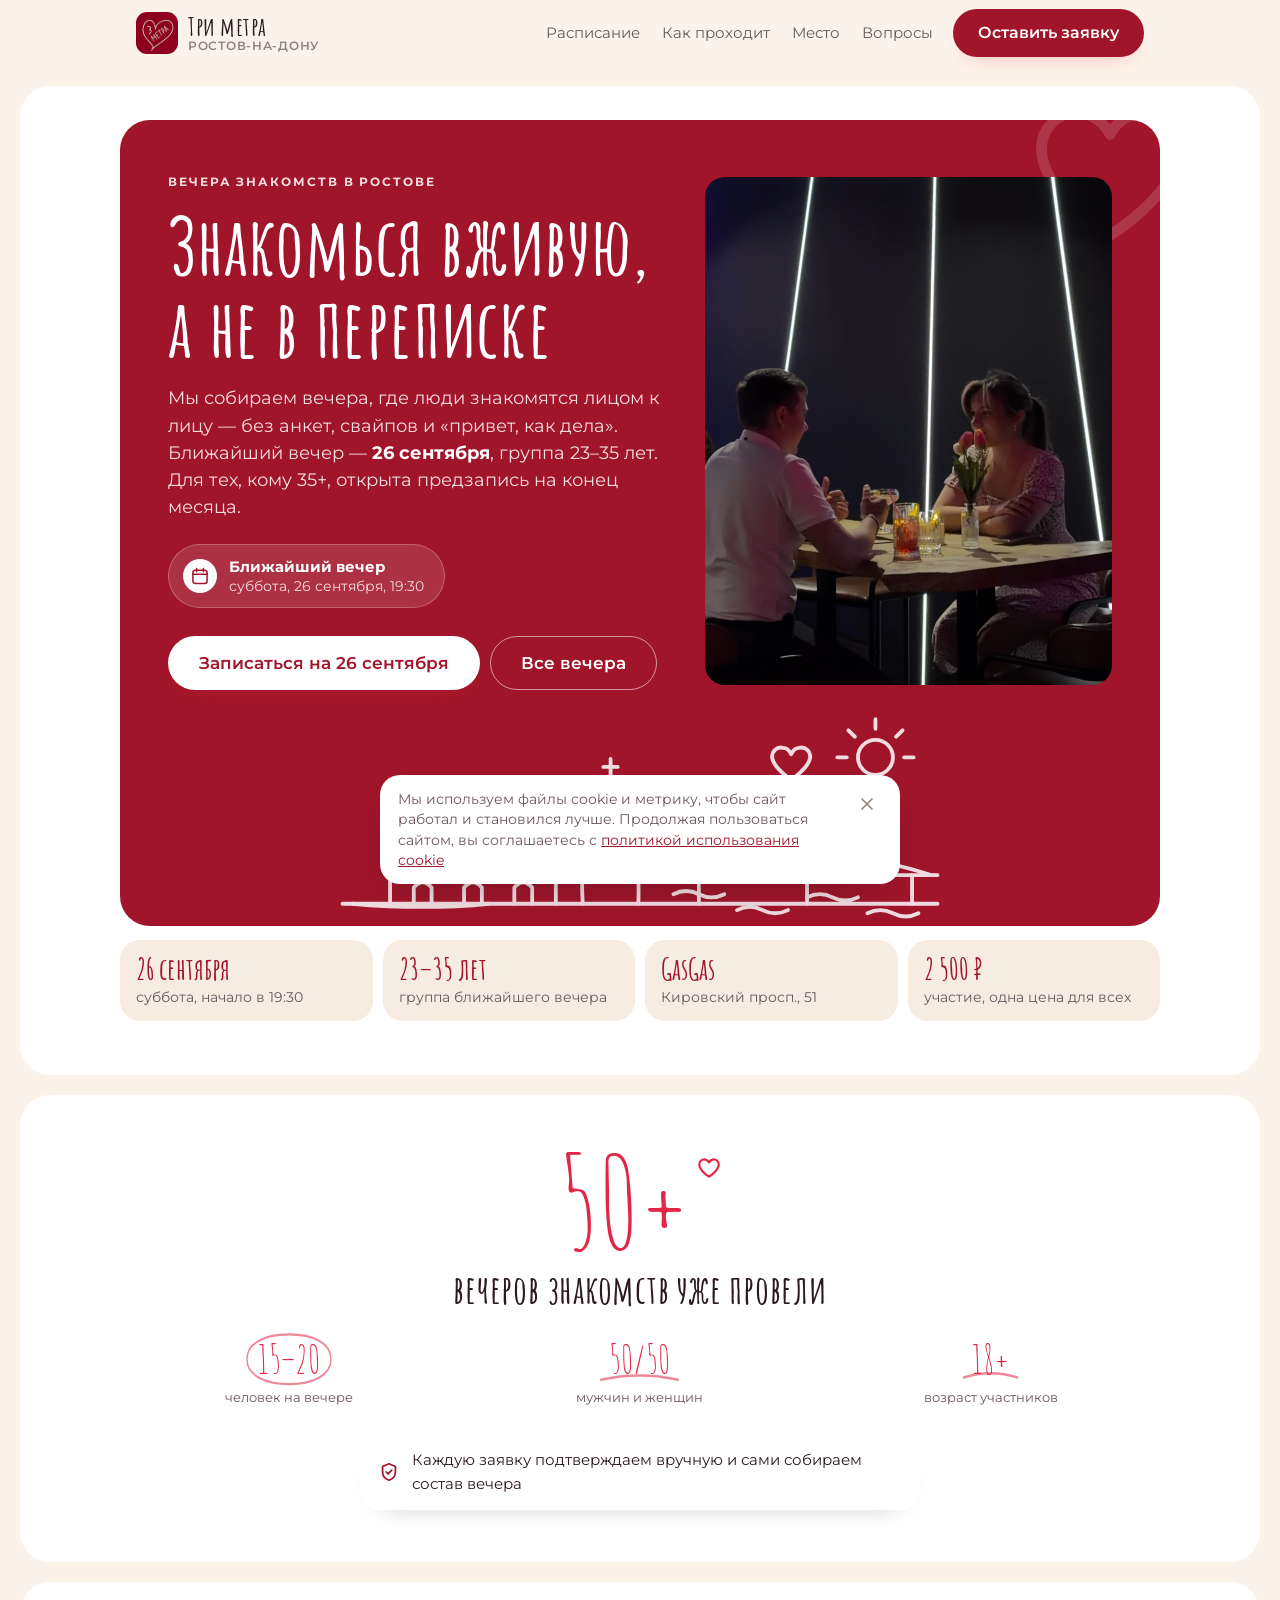
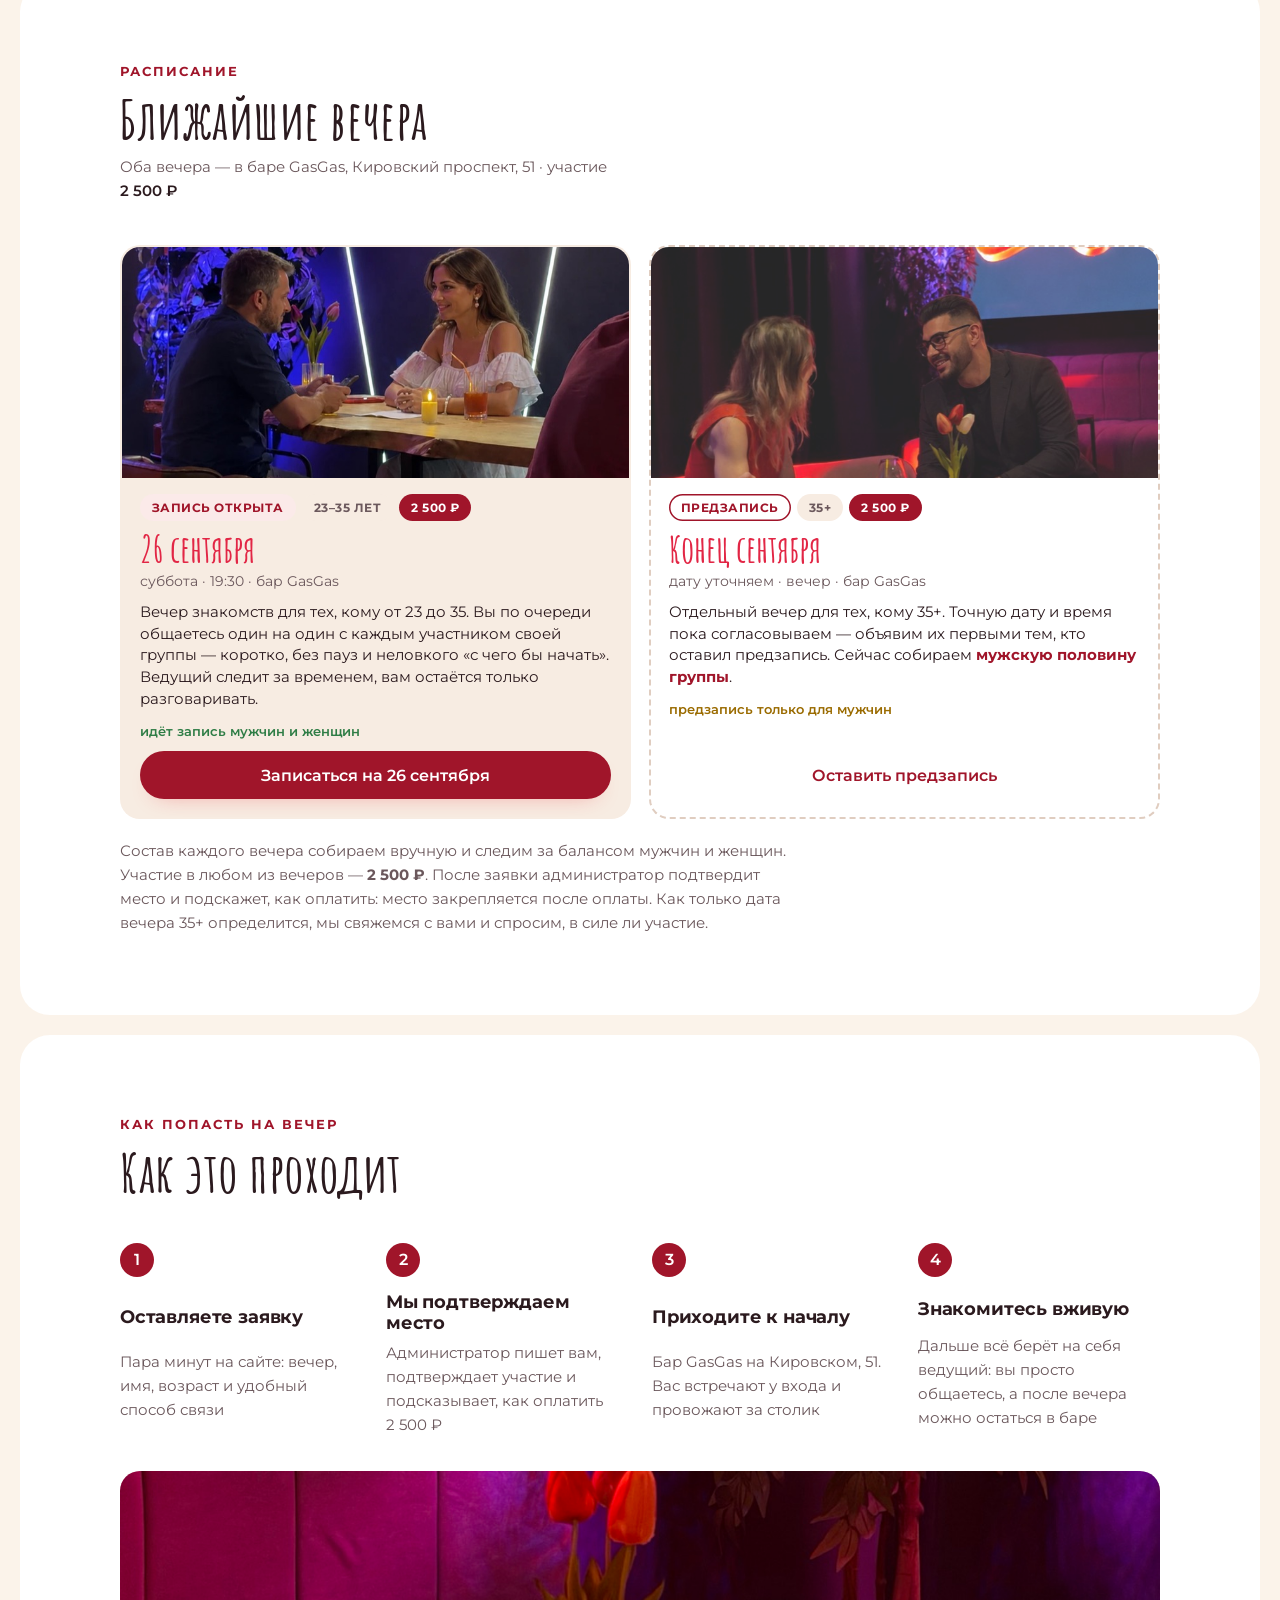
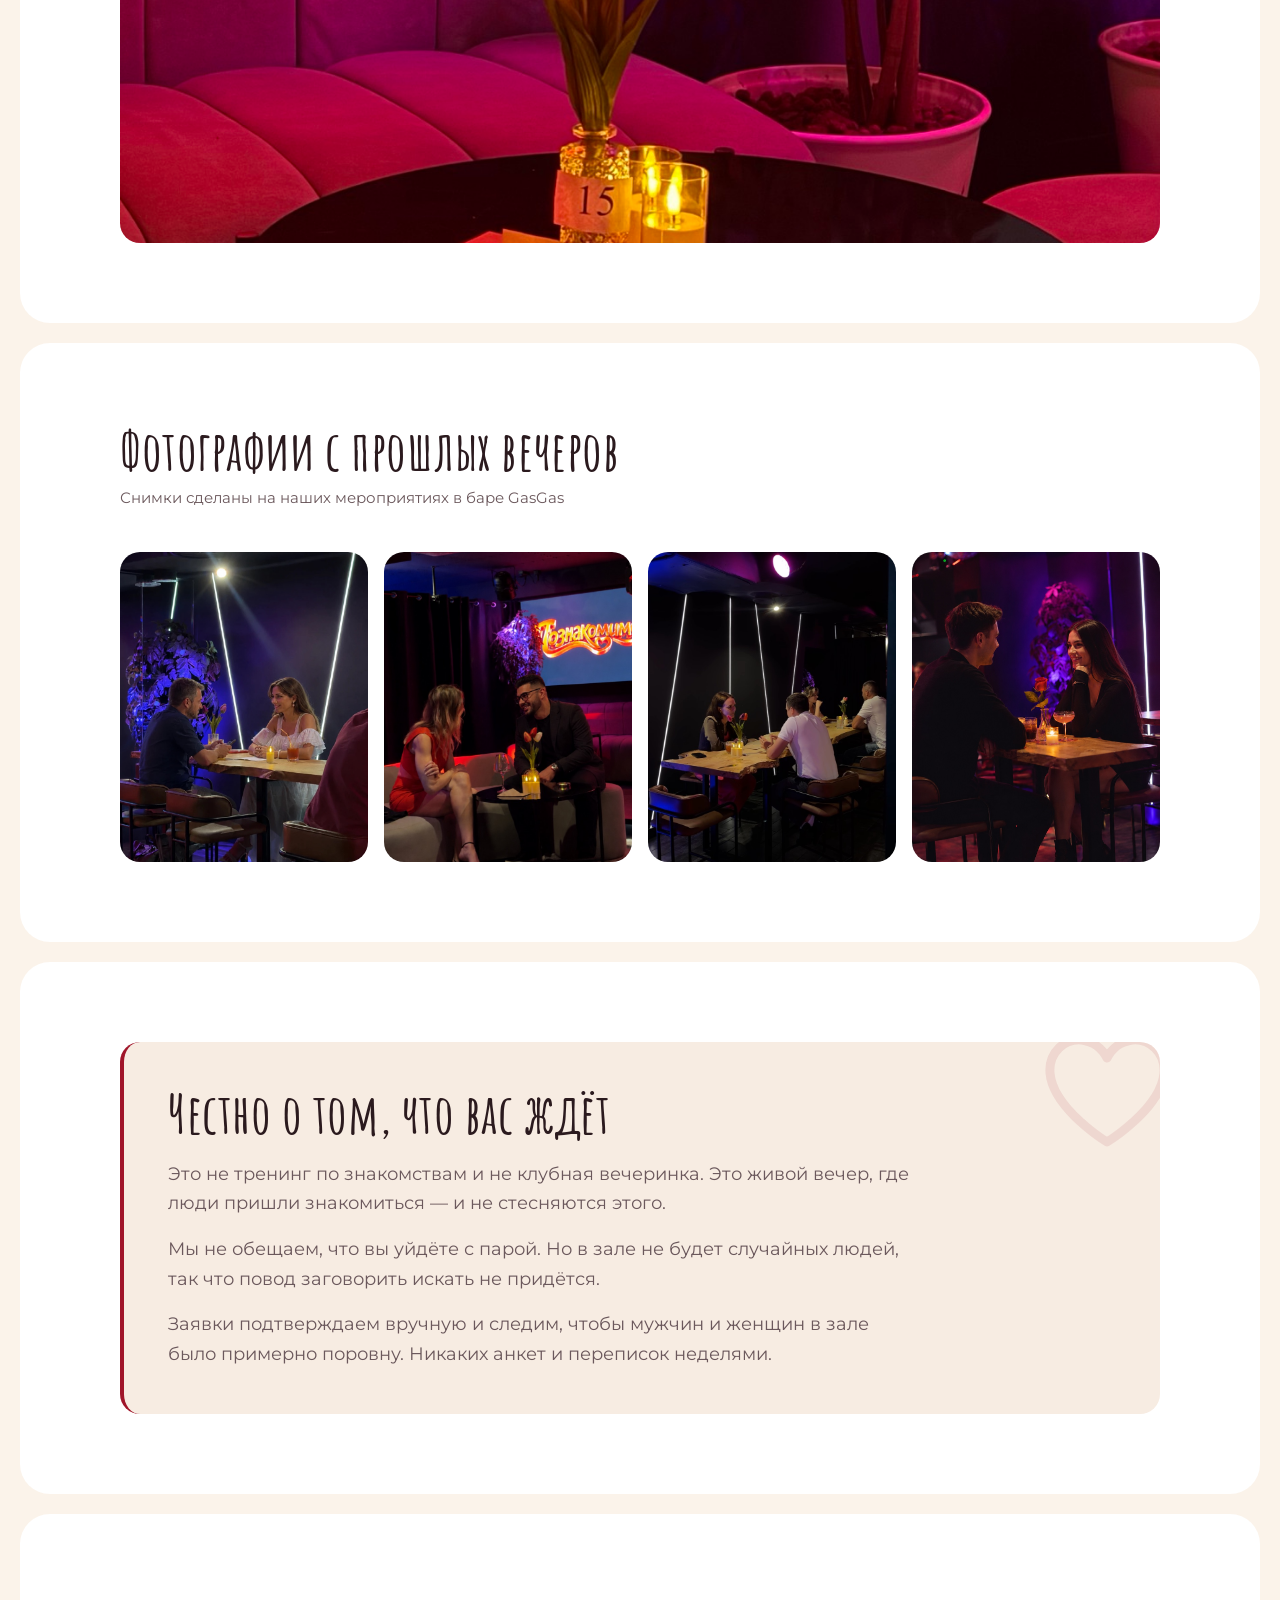
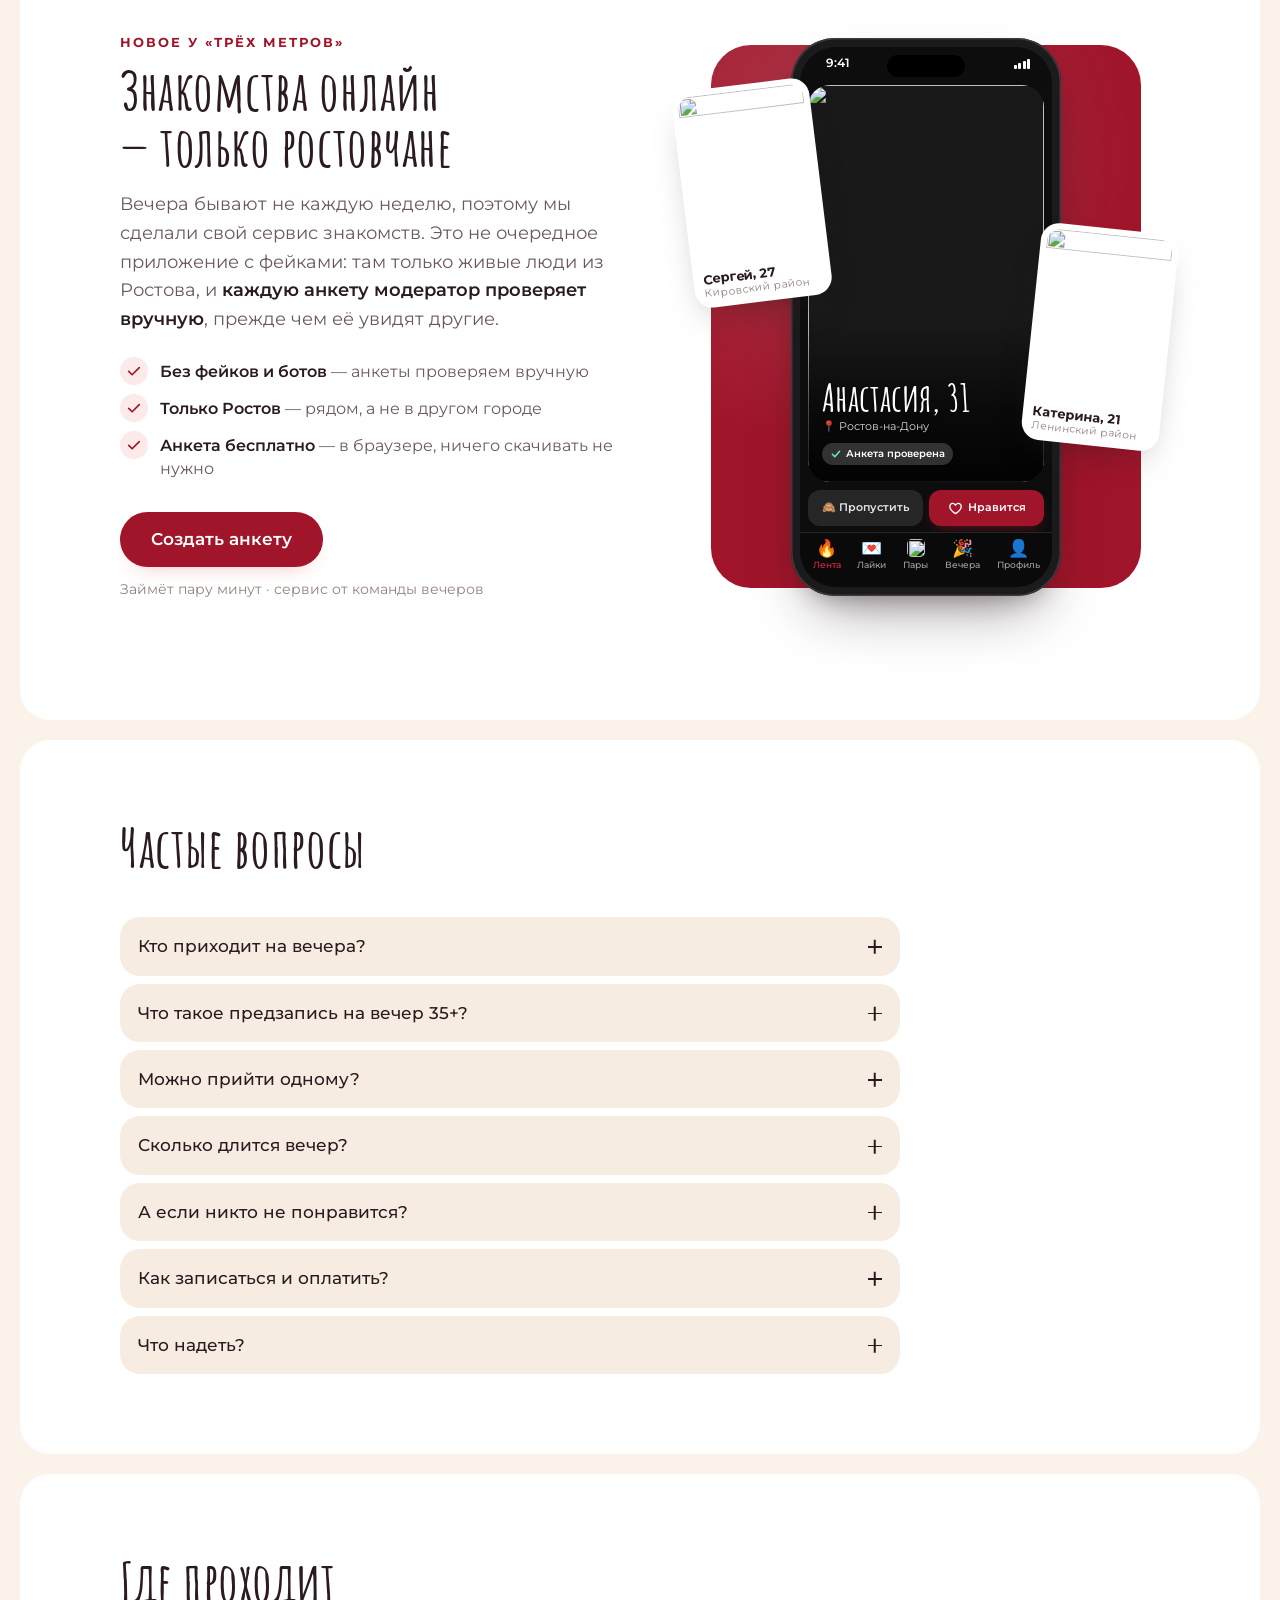
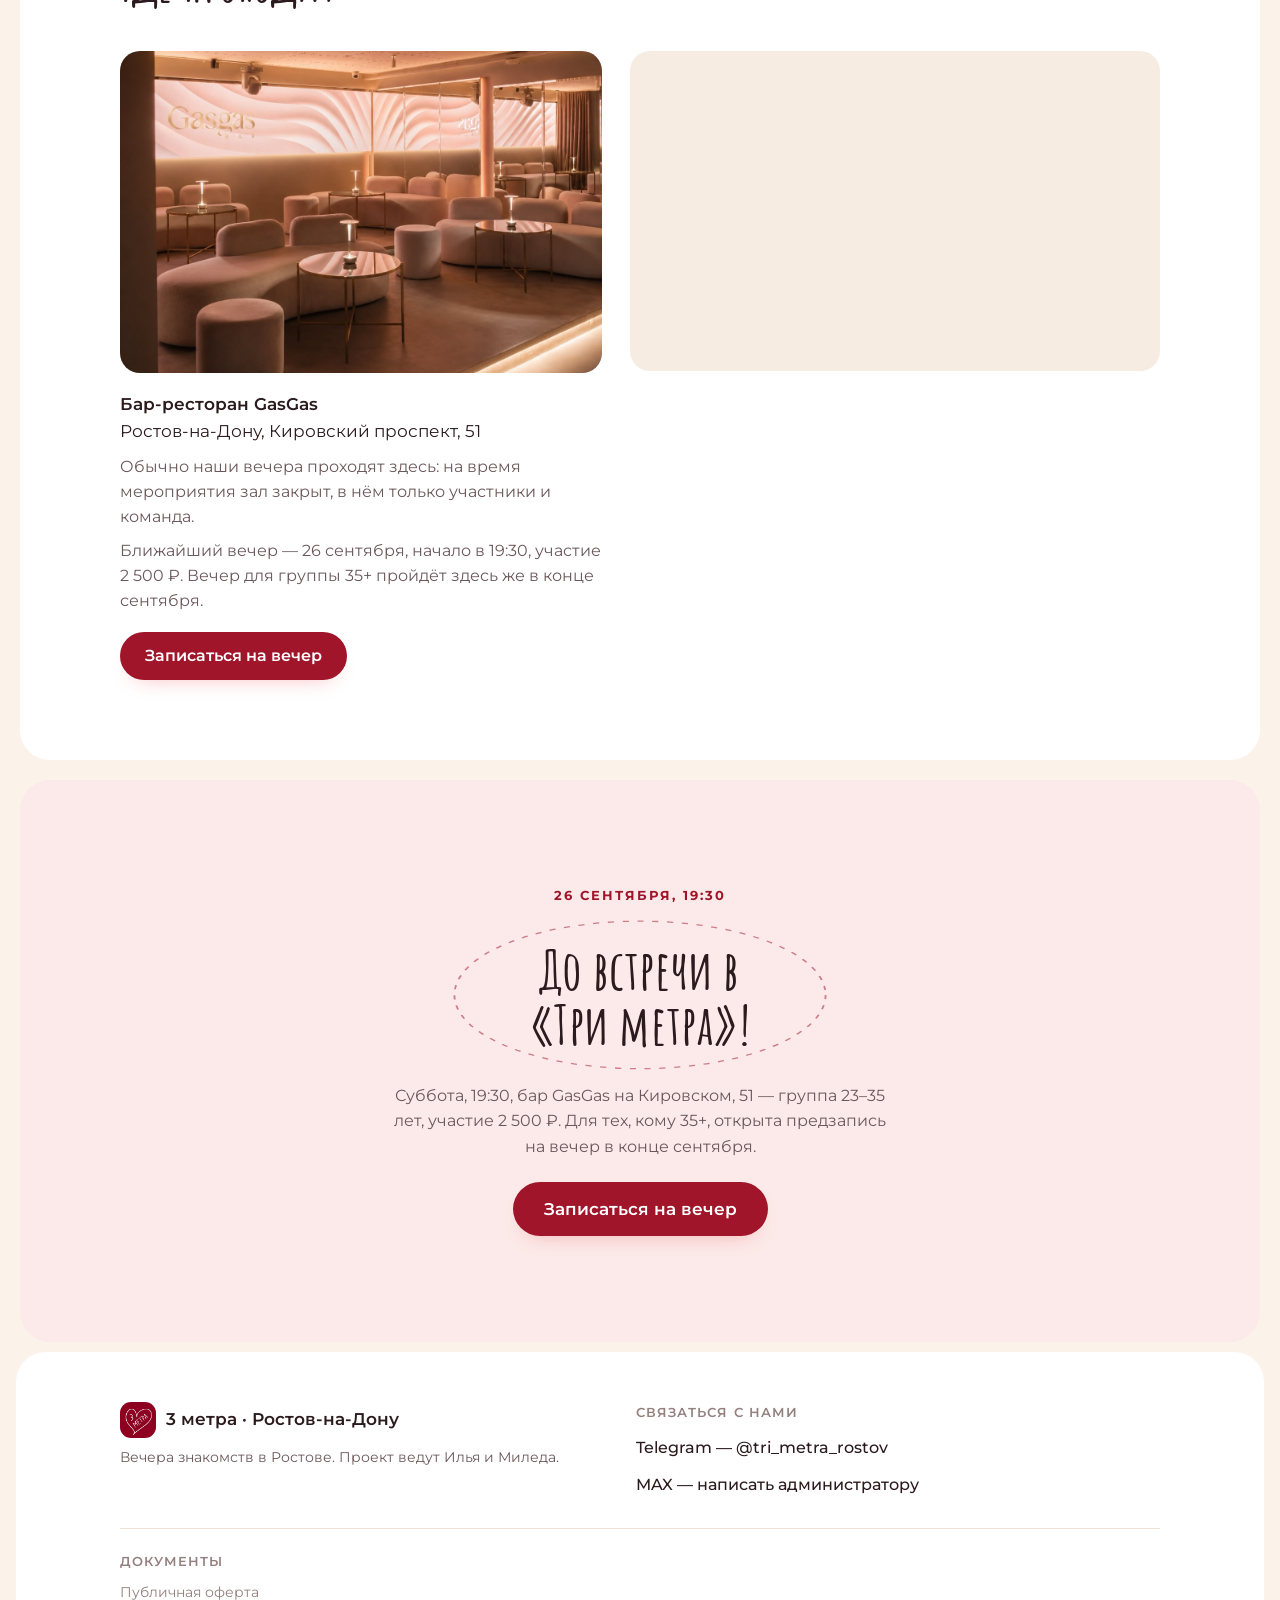
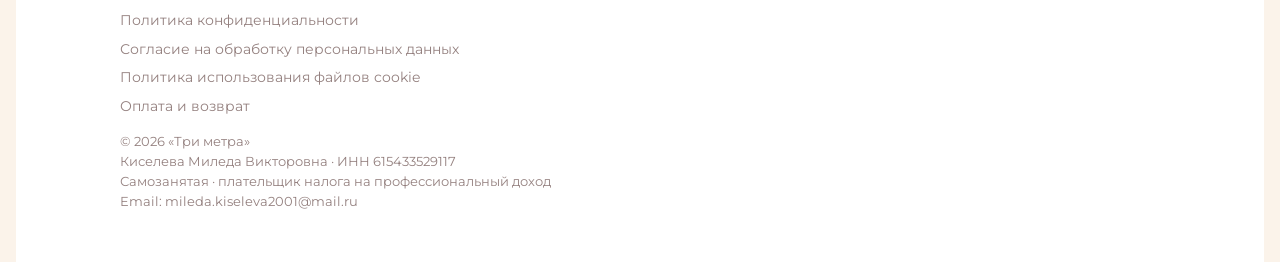
==== index.html @ 369c7cca "Цена участия 2 500 ₽ на оба вечера, строки «ни к чему не обязывает» убраны Цена проставлена там, где" ====
<!doctype html>
<html lang="ru">
<head>
  <meta charset="utf-8">
  <!-- Yandex.Metrika counter -->
  <script type="text/javascript">
      (function(m,e,t,r,i,k,a){
          m[i]=m[i]||function(){(m[i].a=m[i].a||[]).push(arguments)};
          m[i].l=1*new Date();
          for (var j = 0; j < document.scripts.length; j++) {if (document.scripts[j].src === r) { return; }}
          k=e.createElement(t),a=e.getElementsByTagName(t)[0],k.async=1,k.src=r,a.parentNode.insertBefore(k,a)
      })(window, document,'script','https://mc.yandex.ru/metrika/tag.js?id=110737561', 'ym');

      ym(110737561, 'init', {ssr:true, webvisor:true, clickmap:true, ecommerce:"dataLayer", referrer: document.referrer, url: location.href, accurateTrackBounce:true, trackLinks:true});
  </script>
  <!-- /Yandex.Metrika counter -->
  <meta name="viewport" content="width=device-width, initial-scale=1">
  <title>Быстрые свидания в Ростове-на-Дону — вечера знакомств «3 метра»</title>
  <meta name="description" content="Вечера знакомств вживую в Ростове-на-Дону, бар GasGas. Ближайший вечер — 26 сентября в 19:30, группа 23–35 лет, участие 2500 ₽. Идёт предзапись мужчин на вечер 35+ в конце сентября">
  <meta property="og:title" content="Быстрые свидания в Ростове-на-Дону — вечера знакомств «3 метра»">
  <meta property="og:description" content="Ближайший вечер — 26 сентября, 19:30, группа 23–35 лет, бар GasGas, участие 2500 ₽. Плюс предзапись мужчин на вечер 35+ в конце сентября">
  <meta property="og:type" content="website">
  <meta property="og:image" content="media/gallery-guests.jpg">
  <link rel="icon" type="image/png" href="media/favicon.png">
  <script type="application/ld+json">
  {
    "@context": "https://schema.org",
    "@type": "ItemList",
    "itemListElement": [
      {"@type": "Event", "name": "Вечер знакомств «3 метра» — группа 23–35 лет", "startDate": "2026-09-26T19:30:00+03:00", "eventAttendanceMode": "https://schema.org/OfflineEventAttendanceMode", "location": {"@type": "Place", "name": "Бар-ресторан GasGas", "address": "Кировский просп., 51, Ростов-на-Дону"}, "offers": {"@type": "Offer", "price": "2500", "priceCurrency": "RUB"}}
    ]
  }
  </script>
  <script>document.documentElement.classList.add('js');</script>
  <link rel="preconnect" href="https://fonts.googleapis.com">
  <link rel="preconnect" href="https://fonts.gstatic.com" crossorigin>
  <link href="https://fonts.googleapis.com/css2?family=Amatic+SC:wght@400;700&family=Montserrat:wght@400;500;600;700&display=swap" rel="stylesheet">
  <link rel="stylesheet" href="styles.css?v=20260915a">
</head>
<body>
<!-- Top.Mail.Ru counter -->
<script type="text/javascript">
var _tmr = window._tmr || (window._tmr = []);
_tmr.push({id: "3786513", type: "pageView", start: (new Date()).getTime()});
(function (d, w, id) {
  if (d.getElementById(id)) return;
  var ts = d.createElement("script"); ts.type = "text/javascript"; ts.async = true; ts.id = id;
  ts.src = "https://top-fwz1.mail.ru/js/code.js";
  var f = function () {var s = d.getElementsByTagName("script")[0]; s.parentNode.insertBefore(ts, s);};
  if (w.opera == "[object Opera]") { d.addEventListener("DOMContentLoaded", f, false); } else { f(); }
})(document, window, "tmr-code");
</script>
<noscript><div><img src="https://top-fwz1.mail.ru/counter?id=3786513;js=na" style="position:absolute;left:-9999px;" alt="Top.Mail.Ru" /></div></noscript>
<!-- /Top.Mail.Ru counter -->
<!-- Yandex.Metrika counter -->
<noscript><div><img src="https://mc.yandex.ru/watch/110737561" style="position:absolute; left:-9999px;" alt="" /></div></noscript>
<!-- /Yandex.Metrika counter -->
<a class="skip-link" href="#main">Перейти к содержанию</a>

<header class="nav" id="top">
  <div class="nav__inner container">
    <a class="nav__logo" href="#top" aria-label="«Три метра» — на главную">
      <img class="nav__mark" src="media/logo-3metra.png" width="42" height="42" decoding="async" alt="Логотип «Три метра»">
      <span class="nav__brand">
        <span class="nav__name">Три метра</span>
        <span class="nav__city">Ростов-на-Дону</span>
      </span>
    </a>
    <nav class="nav__links" aria-label="Разделы страницы">
      <a href="#dates">Расписание</a>
      <a href="#format">Как проходит</a>
      <a href="#place">Место</a>
      <a href="#faq">Вопросы</a>
    </nav>
    <button class="btn btn--primary nav__cta" type="button" data-open-booking>Оставить заявку</button>
  </div>
</header>

<main id="main">

  <section class="hero">
    <div class="container">
      <div class="hero__card">
        <svg class="hero__heart" viewBox="0 0 100 100" fill="none" aria-hidden="true">
          <path d="M50 84C50 84 14 62 12 38C11 24 22 15 33 16C41 17 47 22 50 28C53 22 59 17 67 16C78 15 89 24 88 38C86 62 50 84 50 84Z" stroke="currentColor" stroke-width="6" stroke-linecap="round" stroke-linejoin="round"/>
        </svg>

        <div class="hero__inner">
          <div class="hero__copy">
            <p class="hero__eyebrow">Вечера знакомств в Ростове</p>
            <h1>Знакомься вживую, а не в переписке</h1>
            <p class="hero__lead">
              Мы собираем вечера, где люди знакомятся лицом к лицу — без анкет,
              свайпов и «привет, как дела». Ближайший вечер — <b>26 сентября</b>,
              группа 23–35 лет. Для тех, кому 35+, открыта предзапись на конец месяца.
            </p>

            <a class="hero__next" href="#dates">
              <span class="hero__next-icon" aria-hidden="true">
                <svg width="20" height="20" viewBox="0 0 24 24" fill="none" stroke="currentColor" stroke-width="1.8" stroke-linecap="round" stroke-linejoin="round"><rect x="3.5" y="5" width="17" height="16" rx="3"/><path d="M8 3v4M16 3v4M3.5 10h17"/></svg>
              </span>
              <span class="hero__next-text">
                <b>Ближайший вечер</b>
                <span>суббота, 26 сентября, 19:30</span>
              </span>
            </a>

            <div class="hero__actions">
              <button class="btn btn--primary btn--lg" type="button" data-open-booking data-event="sep26">Записаться на 26 сентября</button>
              <a class="btn btn--outline btn--lg" href="#dates">Все вечера</a>
            </div>

          </div>

          <figure class="hero__photo hero__aside">
            <img src="media/gallery-guests.jpg" width="736" height="1600" fetchpriority="high" decoding="async"
                 alt="Мужчина и женщина разговаривают за столиком с тюльпанами на вечере знакомств">
          </figure>
        </div>

        <svg class="hero__skyline" viewBox="0 0 390 132" fill="none" preserveAspectRatio="xMidYMax meet" aria-hidden="true">
          <g stroke="currentColor" stroke-width="2.4" stroke-linecap="round" stroke-linejoin="round">
            <circle cx="343" cy="26" r="11"></circle>
            <path d="M343 8V2M343 50V44M325 26H319M367 26H361M330 13L326 9M356 13L360 9"></path>
            <path d="M37.9 118.0 V90.1 H142.1 V118.0"></path>
            <path d="M52.8 118.0 V107.8 Q58.4 101.3 64.0 107.8 V118.0"></path>
            <path d="M84.4 118.0 V107.8 Q90.0 101.3 95.6 107.8 V118.0"></path>
            <path d="M116.0 118.0 V107.8 Q121.6 101.3 127.2 107.8 V118.0"></path>
            <path d="M84.4 90.1 V74.3 H104.9 V90.1"></path>
            <path d="M84.4 74.3 Q84.4 62.2 94.7 52.9 Q104.9 62.2 104.9 74.3"></path>
            <path d="M94.7 52.9 V44.5 M90.9 48.2 H98.4"></path>
            <path d="M49.1 90.1 Q49.1 78.9 54.7 72.4 Q60.2 78.9 60.2 90.1"></path>
            <path d="M65.8 90.1 Q65.8 78.9 71.4 72.4 Q77.0 78.9 77.0 90.1"></path>
            <path d="M112.3 90.1 Q112.3 78.9 117.9 72.4 Q123.5 78.9 123.5 90.1"></path>
            <path d="M129.1 90.1 Q129.1 78.9 134.6 72.4 Q140.2 78.9 140.2 90.1"></path>
            <path d="M159 118Q158 102 159.5 87H193Q194.5 102 194 118"></path>
            <path d="M165 87Q164 74 165.5 61H188Q189 74 188 87"></path>
            <path d="M172 87V72Q176.5 65 181 72V87"></path>
            <path d="M162 61Q176.5 42 191 61"></path>
            <path d="M176.5 44V27M172 32H181"></path>
            <path d="M214 100H382"></path>
            <path d="M222 100Q298 74 378 100"></path>
            <path d="M244 100V92M270 100V86M298 100V84M326 100V86M352 100V92"></path>
            <path d="M232 118V100M300 118V100M366 118V100"></path>
            <path d="M216 112Q224 108 232 112T248 112"></path>
            <path d="M300 114Q308 110 316 114T332 114"></path>
            <path d="M256 122Q264 118 272 122T288 122"></path>
            <path d="M338 124Q346 120 354 124T370 124"></path>
            <path d="M290 40C290 40 279 33 278 26C278 22 281 19 285 20C287 20 289 22 290 24C291 22 293 20 295 20C299 19 302 22 302 26C301 33 290 40 290 40Z"></path>
            <path d="M8 118H382"></path>
            <path d="M14 118Q60 122 100 118"></path>
          </g>
        </svg>
      </div>

      <ul class="hero__facts">
        <li><b>26 сентября</b><span>суббота, начало в 19:30</span></li>
        <li><b>23–35 лет</b><span>группа ближайшего вечера</span></li>
        <li><b>GasGas</b><span>Кировский просп., 51</span></li>
        <li><b>2 500 ₽</b><span>участие, одна цена для всех</span></li>
      </ul>
    </div>
  </section>

  <section class="section stats" aria-labelledby="stats-title">
    <div class="container stats__inner">
      <p class="stats__big">50+<svg viewBox="0 0 24 24" fill="none" aria-hidden="true"><path d="M12 20C12 20 3.5 14.8 3 9.2C2.8 5.9 5.3 3.8 7.9 4C9.8 4.2 11.2 5.4 12 6.8C12.8 5.4 14.2 4.2 16.1 4C18.7 3.8 21.2 5.9 21 9.2C20.5 14.8 12 20 12 20Z" stroke="currentColor" stroke-width="2" stroke-linecap="round" stroke-linejoin="round"/></svg></p>
      <h2 class="stats__caption" id="stats-title">вечеров знакомств уже провели</h2>

      <ul class="stats__row">
        <li>
          <span class="stats__num">15–20
            <svg class="stats__mark" viewBox="0 0 120 54" fill="none" preserveAspectRatio="none" aria-hidden="true"><path d="M60 4C92 4 116 12 116 27C116 42 92 50 60 50C28 50 4 42 4 27C4 12 28 4 60 4Z" stroke="currentColor" stroke-width="2" stroke-linecap="round"/></svg>
          </span>
          <span class="stats__label">человек на вечере</span>
        </li>
        <li>
          <span class="stats__num">50/50
            <svg class="stats__mark" viewBox="0 0 120 54" fill="none" preserveAspectRatio="none" aria-hidden="true"><path d="M8 46Q60 38 112 46" stroke="currentColor" stroke-width="2.4" stroke-linecap="round"/></svg>
          </span>
          <span class="stats__label">мужчин и женщин</span>
        </li>
        <li>
          <span class="stats__num">18+
            <svg class="stats__mark" viewBox="0 0 120 54" fill="none" preserveAspectRatio="none" aria-hidden="true"><path d="M10 44Q60 36 110 44" stroke="currentColor" stroke-width="2.4" stroke-linecap="round"/></svg>
          </span>
          <span class="stats__label">возраст участников</span>
        </li>
      </ul>

      <p class="stats__promise">
        <svg width="22" height="22" viewBox="0 0 24 24" fill="none" stroke="currentColor" stroke-width="1.9" stroke-linecap="round" stroke-linejoin="round" aria-hidden="true"><path d="M12 3l7 3v6c0 4.2-2.9 7.6-7 9-4.1-1.4-7-4.8-7-9V6l7-3Z"/><path d="M9 12l2 2 4-4"/></svg>
        <span>Каждую заявку подтверждаем вручную и сами собираем состав вечера</span>
      </p>
    </div>
  </section>

  <section class="section dates" id="dates" aria-labelledby="dates-title">
    <div class="container">
      <header class="section-head">
        <p class="eyebrow">Расписание</p>
        <h2 id="dates-title">Ближайшие вечера</h2>
        <p class="section-head__sub">Оба вечера — в баре GasGas, Кировский проспект, 51 · участие <b>2 500 ₽</b></p>
      </header>

      <div class="dates__grid">

        <article class="event">
          <figure class="event__photo event__photo--date">
            <img src="media/gallery-date-white.jpg" width="800" height="1427" loading="lazy" decoding="async"
                 alt="Мужчина и женщина знакомятся за столиком на вечере">
          </figure>
          <div class="event__body">
            <p class="event__tag"><span class="badge badge--classic">запись открыта</span><span class="badge badge--soft">23–35 лет</span><span class="badge badge--price">2 500 ₽</span></p>
            <p class="event__date"><b>26 сентября</b><span>суббота · 19:30 · <span class="u-nowrap">бар GasGas</span></span></p>
            <p class="event__about">Вечер знакомств для тех, кому от 23 до 35. Вы по очереди
              общаетесь один на один с каждым участником своей группы — коротко, без пауз
              и неловкого «с чего бы начать». Ведущий следит за временем, вам остаётся только
              разговаривать.</p>
            <p class="event__status" data-availability="sep26"><span class="event__status-line event__status-line--open">идёт запись мужчин и женщин</span></p>
            <button class="btn btn--primary event__btn" type="button" data-open-booking data-event="sep26" aria-label="Записаться на вечер 26 сентября">Записаться на 26 сентября</button>
          </div>
        </article>

        <article class="event event--preorder">
          <figure class="event__photo">
            <img src="media/gallery-evening.jpg" width="738" height="1600" loading="lazy" decoding="async"
                 alt="Участники вечера знакомств общаются в лаунж-зоне бара">
          </figure>
          <div class="event__body">
            <p class="event__tag"><span class="badge badge--preorder">предзапись</span><span class="badge badge--soft">35+</span><span class="badge badge--price">2 500 ₽</span></p>
            <p class="event__date"><b>Конец сентября</b><span>дату уточняем · вечер · <span class="u-nowrap">бар GasGas</span></span></p>
            <p class="event__about">Отдельный вечер для тех, кому 35+. Точную дату и время пока
              согласовываем — объявим их первыми тем, кто оставил предзапись. Сейчас собираем
              <b>мужскую половину группы</b>.</p>
            <p class="event__status"><span class="event__status-line event__status-line--ask">предзапись только для мужчин</span></p>
            <button class="btn btn--outline event__btn" type="button" data-open-booking data-event="sep35m" aria-label="Оставить предзапись на вечер 35+">Оставить предзапись</button>
          </div>
        </article>

      </div>

      <p class="dates__note">
        Состав каждого вечера собираем вручную и следим за балансом мужчин и женщин.
        Участие в любом из вечеров — <b>2 500 ₽</b>. После заявки администратор подтвердит место
        и подскажет, как оплатить: место закрепляется после оплаты. Как только дата вечера 35+
        определится, мы свяжемся с вами и спросим, в силе ли участие.
      </p>
    </div>
  </section>

  <section class="section steps" id="format" aria-labelledby="format-title">
    <div class="container">
      <header class="section-head">
        <p class="eyebrow">Как попасть на вечер</p>
        <h2 id="format-title">Как это проходит</h2>
      </header>
      <ol class="steps__list">
        <li>
          <span class="steps__num">1</span>
          <h3>Оставляете заявку</h3>
          <p>Пара минут на сайте: вечер, имя, возраст и удобный способ связи</p>
        </li>
        <li>
          <span class="steps__num">2</span>
          <h3>Мы подтверждаем место</h3>
          <p>Администратор пишет вам, подтверждает участие и подсказывает, как оплатить 2 500 ₽</p>
        </li>
        <li>
          <span class="steps__num">3</span>
          <h3>Приходите к началу</h3>
          <p>Бар GasGas на Кировском, 51. Вас встречают у входа и провожают за столик</p>
        </li>
        <li>
          <span class="steps__num">4</span>
          <h3>Знакомитесь вживую</h3>
          <p>Дальше всё берёт на себя ведущий: вы просто общаетесь, а после вечера можно остаться в баре</p>
        </li>
      </ol>

      <figure class="section-photo">
        <img src="media/hero-flowers.jpg" width="1200" height="900" loading="lazy" decoding="async"
             alt="Столик с номером 15, тюльпанами и свечой перед началом вечера знакомств">
      </figure>
    </div>
  </section>

  <section class="section photos" aria-labelledby="photos-title">
    <div class="container">
      <header class="section-head">
        <h2 id="photos-title">Фотографии с прошлых вечеров</h2>
        <p class="section-head__sub">Снимки сделаны на наших мероприятиях в баре GasGas</p>
      </header>
      <div class="photos__grid">
        <figure class="photo">
          <img src="media/gallery-date-white.jpg" width="800" height="1427" loading="lazy" decoding="async"
               alt="Мужчина и женщина разговаривают за столиком с тюльпанами на вечере знакомств">
        </figure>
        <figure class="photo">
          <img src="media/gallery-evening.jpg" width="738" height="1600" loading="lazy" decoding="async"
               alt="Участники вечера знакомств общаются в лаунж-зоне бара">
        </figure>
        <figure class="photo">
          <img src="media/gallery-host.jpg" width="736" height="1600" loading="lazy" decoding="async"
               alt="Зал бара во время вечера знакомств: пары сидят за отдельными столиками">
        </figure>
        <figure class="photo">
          <img src="media/group-main.jpg" width="941" height="1672" loading="lazy" decoding="async"
               alt="Пара разговаривает за столиком с розой и свечой во время вечера знакомств">
        </figure>
      </div>
    </div>
  </section>
  <section class="section honest" aria-labelledby="honest-title">
    <div class="container">
      <div class="honest__box">
        <svg class="honest__heart" viewBox="0 0 100 100" fill="none" aria-hidden="true">
          <path d="M50 84C50 84 14 62 12 38C11 24 22 15 33 16C41 17 47 22 50 28C53 22 59 17 67 16C78 15 89 24 88 38C86 62 50 84 50 84Z" stroke="currentColor" stroke-width="6" stroke-linecap="round" stroke-linejoin="round"/>
        </svg>
        <h2 id="honest-title">Честно о том, что вас ждёт</h2>
        <p>Это не тренинг по знакомствам и не клубная вечеринка. Это живой вечер,
           где люди пришли знакомиться — и не стесняются этого.</p>
        <p>Мы не обещаем, что вы уйдёте с парой. Но в зале не будет случайных людей,
           так что повод заговорить искать не придётся.</p>
        <p>Заявки подтверждаем вручную и следим, чтобы мужчин и женщин в зале было
           примерно поровну. Никаких анкет и переписок неделями.</p>
      </div>
    </div>
  </section>

  <!-- Онлайн-знакомства «Три метра» (3metra-online.ru). Кнопка ведёт сразу
       в регистрацию, минуя лендинг сервиса. UTM-метку сайт сервиса сохраняет
       в анкете (Users.source = 3metra_rostov) — по ней видно, что человек
       пришёл отсюда. Фото берём прямо с витрины сервиса: показывать их
       публично люди разрешили. -->
  <section class="section online" id="online" aria-labelledby="online-title">
    <div class="container online__grid">
      <div class="online__copy">
        <p class="eyebrow">Новое у «Трёх метров»</p>
        <h2 id="online-title">Знакомства онлайн — только&nbsp;ростовчане</h2>
        <p class="online__lead">
          Вечера бывают не каждую неделю, поэтому мы сделали свой сервис
          знакомств. Это не очередное приложение с фейками: там только живые
          люди из Ростова, и
          <b>каждую анкету модератор проверяет вручную</b>, прежде чем её увидят другие.
        </p>
        <ul class="online__points">
          <li>
            <svg width="20" height="20" viewBox="0 0 24 24" fill="none" stroke="currentColor" stroke-width="2.2" stroke-linecap="round" stroke-linejoin="round" aria-hidden="true"><path d="M5 12.5l4.5 4.5L19 7.5"/></svg>
            <span><b>Без фейков и ботов</b> — анкеты проверяем вручную</span>
          </li>
          <li>
            <svg width="20" height="20" viewBox="0 0 24 24" fill="none" stroke="currentColor" stroke-width="2.2" stroke-linecap="round" stroke-linejoin="round" aria-hidden="true"><path d="M5 12.5l4.5 4.5L19 7.5"/></svg>
            <span><b>Только Ростов</b> — рядом, а не в другом городе</span>
          </li>
          <li>
            <svg width="20" height="20" viewBox="0 0 24 24" fill="none" stroke="currentColor" stroke-width="2.2" stroke-linecap="round" stroke-linejoin="round" aria-hidden="true"><path d="M5 12.5l4.5 4.5L19 7.5"/></svg>
            <span><b>Анкета бесплатно</b> — в браузере, ничего скачивать не нужно</span>
          </li>
        </ul>
        <div class="online__actions">
          <a class="btn btn--primary btn--lg" data-online-cta target="_blank" rel="noopener"
             href="https://3metra-online.ru/register/partner-sex?utm_source=3metra_rostov&amp;utm_medium=referral&amp;utm_campaign=evenings_site&amp;utm_content=online_section">Создать анкету</a>
          <p class="online__hint">Займёт пару минут · сервис от команды вечеров</p>
        </div>
      </div>

      <div class="online__visual" aria-hidden="true">
        <!-- Карточки по бокам телефона — ещё анкеты из ленты -->
        <div class="online__float online__float--left">
          <picture>
            <source srcset="https://3metra-online.ru/images/showcase/sergey.webp" type="image/webp">
            <img src="https://3metra-online.ru/images/showcase/sergey.jpg" width="480" height="640" loading="lazy" decoding="async" alt="">
          </picture>
          <p><b>Сергей, 27</b><span>Кировский район</span></p>
        </div>
        <div class="online__float online__float--right">
          <picture>
            <source srcset="https://3metra-online.ru/images/showcase/katerina.webp" type="image/webp">
            <img src="https://3metra-online.ru/images/showcase/katerina.jpg" width="480" height="640" loading="lazy" decoding="async" alt="">
          </picture>
          <p><b>Катерина, 21</b><span>Ленинский район</span></p>
        </div>

        <!-- Телефон: экран ленты приложения, как он выглядит у человека -->
        <div class="phone">
          <div class="phone__screen">
            <div class="phone__status">
              <span>9:41</span>
              <span class="phone__island"></span>
              <span class="phone__signal"><i></i><i></i><i></i><i></i></span>
            </div>

            <div class="app-card">
              <picture>
                <source srcset="https://3metra-online.ru/images/showcase/anastasia.webp" type="image/webp">
                <img src="https://3metra-online.ru/images/showcase/anastasia.jpg" width="480" height="640" loading="lazy" decoding="async" alt="">
              </picture>
              <div class="app-card__info">
                <p class="app-card__name">Анастасия, 31</p>
                <p class="app-card__city">📍 Ростов-на-Дону</p>
                <p class="app-card__check">
                  <svg viewBox="0 0 20 20" width="12" height="12"><path d="M4 10.5l4 4 8-9" fill="none" stroke="currentColor" stroke-width="2.6" stroke-linecap="round" stroke-linejoin="round"/></svg>
                  Анкета проверена
                </p>
              </div>
            </div>

            <div class="app-actions">
              <span class="app-actions__skip">🙈 Пропустить</span>
              <span class="app-actions__like">
                <svg viewBox="0 0 100 100" width="15" height="15" fill="none"><path d="M50 84C50 84 14 62 12 38C11 24 22 15 33 16C41 17 47 22 50 28C53 22 59 17 67 16C78 15 89 24 88 38C86 62 50 84 50 84Z" stroke="currentColor" stroke-width="9" stroke-linecap="round" stroke-linejoin="round"/></svg>
                Нравится
              </span>
            </div>

            <div class="app-tabs">
              <span class="is-active"><i>🔥</i>Лента</span>
              <span><i>💌</i>Лайки</span>
              <span><img src="https://3metra-online.ru/icon-192.png" width="18" height="18" loading="lazy" alt="">Пары</span>
              <span><i>🎉</i>Вечера</span>
              <span><i>👤</i>Профиль</span>
            </div>
          </div>
        </div>
      </div>
    </div>
  </section>

  <section class="section faq" id="faq" aria-labelledby="faq-title">
    <div class="container">
      <header class="section-head">
        <h2 id="faq-title">Частые вопросы</h2>
      </header>
      <div class="faq__list">
        <details>
          <summary>Кто приходит на вечера?<span class="faq__icon" aria-hidden="true"></span></summary>
          <p>Взрослые люди, которые пришли знакомиться вживую, а не переписываться. Группы собираем по возрасту: 26 сентября — вечер для 23–35 лет, в конце сентября будет отдельный вечер для 35+. Каждую заявку подтверждаем вручную и следим, чтобы мужчин и женщин было поровну.</p>
        </details>
        <details>
          <summary>Что такое предзапись на вечер 35+?<span class="faq__icon" aria-hidden="true"></span></summary>
          <p>Дата этого вечера ещё согласовывается — известно только, что он пройдёт в конце сентября, вечером, в баре GasGas. Мы объявим дату вам первыми и спросим, в силе ли участие. Сейчас в этой группе собираем мужскую половину.</p>
        </details>
        <details>
          <summary>Можно прийти одному?<span class="faq__icon" aria-hidden="true"></span></summary>
          <p>Да. Большинство участников приходит поодиночке, это обычная ситуация для такого вечера.</p>
        </details>
        <details>
          <summary>Сколько длится вечер?<span class="faq__icon" aria-hidden="true"></span></summary>
          <p>Около двух часов. После окончания можно остаться и пообщаться дальше.</p>
        </details>
        <details>
          <summary>А если никто не понравится?<span class="faq__icon" aria-hidden="true"></span></summary>
          <p>Тогда это просто хороший вечер в приятной компании. Никаких обязательных знакомств — общаетесь ровно столько, сколько хочется.</p>
        </details>
        <details>
          <summary>Как записаться и оплатить?<span class="faq__icon" aria-hidden="true"></span></summary>
          <p>Оставьте заявку на сайте и выберите вечер. Администратор свяжется с вами, подтвердит место и подскажет, как оплатить участие — 2 500 ₽ за любой из вечеров. Место закрепляется после оплаты.</p>
        </details>
        <details>
          <summary>Что надеть?<span class="faq__icon" aria-hidden="true"></span></summary>
          <p>Дресс-кода нет. Подойдёт то, в чём вы пошли бы вечером в кафе или бар.</p>
        </details>
      </div>
    </div>
  </section>

  <section class="section place" id="place" aria-labelledby="place-title">
    <div class="container">
      <header class="section-head">
        <h2 id="place-title">Где проходит</h2>
      </header>
      <div class="place__grid">
        <div class="place__info">
          <figure class="place__photo">
            <img src="media/venue.jpg" width="1200" height="900" loading="lazy" decoding="async"
                 alt="Зал бара-ресторана GasGas: мягкие диваны, столики с лампами">
          </figure>
          <p class="place__address"><b>Бар-ресторан GasGas</b><br>Ростов-на-Дону, Кировский проспект, 51</p>
          <p>Обычно наши вечера проходят здесь: на время мероприятия зал закрыт, в нём только участники и команда.</p>
          <p>Ближайший вечер — 26 сентября, начало в 19:30, участие 2 500 ₽. Вечер для группы 35+ пройдёт здесь же в конце сентября.</p>
          <button class="btn btn--primary" type="button" data-open-booking data-event="sep26">Записаться на вечер</button>
        </div>
        <div class="place__map-wrap">
          <iframe class="place__map"
                  src="https://yandex.ru/map-widget/v1/?ll=39.729485%2C47.226895&z=16&pt=39.729485%2C47.226895%2Cpm2orm"
                  loading="lazy" title="Бар-ресторан GasGas на карте — Кировский проспект, 51" allowfullscreen></iframe>
        </div>
      </div>
    </div>
  </section>

  <section class="section final">
    <div class="container final__inner">
      <p class="eyebrow">26 сентября, 19:30</p>
      <div class="final__title">
        <svg class="final__ring" viewBox="0 0 312 190" fill="none" preserveAspectRatio="none" aria-hidden="true">
          <ellipse cx="156" cy="92" rx="150" ry="86" fill="none" stroke="currentColor" stroke-width="1.5" stroke-dasharray="5 7" opacity="0.5"/>
        </svg>
        <h2>До встречи в «Три метра»!</h2>
      </div>
      <p class="final__text">Суббота, 19:30, бар GasGas на Кировском, 51 — группа 23–35 лет,
         участие 2 500 ₽. Для тех, кому 35+, открыта предзапись на вечер в конце сентября.</p>
      <button class="btn btn--primary btn--lg" type="button" data-open-booking data-event="sep26">Записаться на вечер</button>
    </div>
  </section>

</main>

<div class="sticky-cta" id="sticky-cta">
  <div class="sticky-cta__info">
    <b>26 сентября, 19:30</b>
    <span>23–35 лет · 2 500 ₽</span>
  </div>
  <button class="btn btn--primary" type="button" data-open-booking data-event="sep26">Записаться</button>
</div>

<div class="cookie-note" id="cookie-note" role="region" aria-label="Уведомление об использовании cookie" hidden>
  <p>Мы используем файлы cookie и метрику, чтобы сайт работал и становился лучше. Продолжая пользоваться сайтом, вы соглашаетесь с <a href="cookies.html" target="_blank" rel="noopener">политикой использования cookie</a></p>
  <button class="cookie-note__close" type="button" aria-label="Скрыть уведомление">
    <svg width="14" height="14" viewBox="0 0 14 14" fill="none" aria-hidden="true"><path d="M2 2l10 10M12 2L2 12" stroke="currentColor" stroke-width="1.6" stroke-linecap="round"/></svg>
  </button>
</div>

<footer class="footer">
  <div class="container">

    <div class="footer__main">
      <div class="footer__brand">
        <p class="footer__logo">
          <img class="footer__mark" src="media/favicon.png" width="36" height="36" loading="lazy" decoding="async" alt="" aria-hidden="true">
          <span>3 метра · Ростов-на-Дону</span>
        </p>
        <p>Вечера знакомств в Ростове. Проект ведут Илья и Миледа.</p>
      </div>
      <div class="footer__contacts">
        <p class="footer__head">Связаться с нами</p>
        <ul>
          <li><a href="https://t.me/tri_metra_rostov" target="_blank" rel="noopener">Telegram — @tri_metra_rostov</a></li>
          <li><a href="https://max.ru/u/f9LHodD0cOKw9BFOAawZGr5EzV1emOzbzPuxz1mZuQUf6KIclcyHyzkPuz0" target="_blank" rel="noopener">MAX — написать администратору</a></li>
        </ul>
      </div>
    </div>

    <div class="footer__secondary">
      <p class="footer__head">Документы</p>
      <ul>
        <li><a href="offerta.html">Публичная оферта</a></li>
        <li><a href="policy.html">Политика конфиденциальности</a></li>
        <li><a href="soglasie.html">Согласие на обработку персональных данных</a></li>
        <li><a href="cookies.html">Политика использования файлов cookie</a></li>
        <li><a href="payment-refund.html">Оплата и возврат</a></li>
      </ul>
      <p class="footer__requisites">© 2026 «Три метра»<br>Киселева Миледа Викторовна · ИНН 615433529117<br>Самозанятая · плательщик налога на профессиональный доход<br>Email: <a href="mailto:mileda.kiseleva2001@mail.ru">mileda.kiseleva2001@mail.ru</a></p>
    </div>

  </div>
</footer>

<div class="lightbox" id="lightbox" role="dialog" aria-modal="true" aria-label="Просмотр фото" hidden>
  <button class="lightbox__close" type="button" aria-label="Закрыть просмотр">
    <svg width="18" height="18" viewBox="0 0 18 18" fill="none" aria-hidden="true"><path d="M3 3l12 12M15 3L3 15" stroke="currentColor" stroke-width="1.8" stroke-linecap="round"/></svg>
  </button>
  <div class="lightbox__body"></div>
</div>

<div class="modal" id="booking-modal" role="dialog" aria-modal="true" aria-labelledby="booking-title" hidden>
  <div class="modal__backdrop" data-close-booking></div>
  <div class="modal__panel" role="document">
    <button class="modal__close" type="button" data-close-booking aria-label="Закрыть окно записи">
      <svg width="18" height="18" viewBox="0 0 18 18" fill="none" aria-hidden="true"><path d="M3 3l12 12M15 3L3 15" stroke="currentColor" stroke-width="1.8" stroke-linecap="round"/></svg>
    </button>

    <form class="booking" id="booking-form" novalidate>
      <h2 id="booking-title">Запись на вечер</h2>
      <p class="booking__sub">Выберите вечер и оставьте заявку. Участие — <b>2 500 ₽</b>: администратор свяжется с вами, подтвердит место и подскажет, как оплатить. Место закрепляется после оплаты.</p>

      <!-- Honeypot: люди это поле не видят и не заполняют -->
      <input type="text" name="website" class="booking__hp" tabindex="-1" autocomplete="off" aria-hidden="true">


      <fieldset class="booking__fieldset">
        <legend>Вечер</legend>
        <div class="booking__events" id="booking-events">
          <label class="event-option">
            <input type="radio" name="event" value="sep26" checked>
            <span class="event-option__date">сб, 26 сентября, 19:30</span>
            <span class="event-option__group">23–35 лет · бар GasGas · 2 500 ₽</span>
          </label>
          <label class="event-option">
            <input type="radio" name="event" value="sep35m">
            <span class="event-option__date">конец сентября — предзапись</span>
            <span class="event-option__group">35+, сейчас записываем мужчин · дату уточняем · 2 500 ₽</span>
          </label>
        </div>
        <p class="booking__error" data-error-for="event" hidden>Выберите вечер</p>
      </fieldset>

      <fieldset class="booking__fieldset">
        <legend>Кто записывается</legend>
        <div class="booking__methods" role="radiogroup">
          <label class="method-option"><input type="radio" name="gender" value="m" checked><span>Мужчина</span></label>
          <label class="method-option"><input type="radio" name="gender" value="f"><span>Женщина</span></label>
        </div>
      </fieldset>

      <div class="booking__row">
        <div class="booking__field">
          <label for="booking-name">Как вас зовут</label>
          <input type="text" id="booking-name" name="name" autocomplete="given-name" placeholder="Имя">
          <p class="booking__error" data-error-for="name" hidden>Напишите, как к вам обращаться</p>
        </div>
        <div class="booking__field booking__field--age">
          <label for="booking-age">Возраст</label>
          <input type="number" id="booking-age" name="age" inputmode="numeric" min="18" max="99" placeholder="40">
          <p class="booking__error" data-error-for="age" hidden>Возраст — от 18 лет</p>
        </div>
      </div>

      <fieldset class="booking__fieldset">
        <legend>Как с вами связаться</legend>
        <div class="booking__methods" role="radiogroup">
          <label class="method-option"><input type="radio" name="method" value="phone" checked><span>Телефон</span></label>
          <label class="method-option"><input type="radio" name="method" value="telegram"><span>Telegram</span></label>
          <label class="method-option"><input type="radio" name="method" value="max"><span>MAX</span></label>
        </div>
        <div class="booking__field">
          <label for="booking-contact" class="sr-only">Контакт</label>
          <input type="tel" id="booking-contact" name="contact" inputmode="tel" autocomplete="tel" placeholder="+7 900 000-00-00">
          <p class="booking__error" data-error-for="contact" hidden>Оставьте контакт, чтобы мы подтвердили запись</p>
        </div>
      </fieldset>

      <label class="booking__consent">
        <input type="checkbox" name="consent">
        <span>Соглашаюсь на обработку персональных данных</span>
      </label>
      <p class="booking__error" data-error-for="consent" hidden>Без согласия мы не можем принять заявку</p>

      <p class="booking__legal">Нажимая кнопку «Отправить заявку», я даю согласие на обработку моих персональных данных на условиях <a href="soglasie.html" target="_blank" rel="noopener">Согласия на обработку персональных данных</a>. С <a href="policy.html" target="_blank" rel="noopener">Политикой конфиденциальности</a> можно ознакомиться по ссылке.</p>

      <p class="booking__fineprint">После отправки с вами свяжется администратор, подтвердит место и подскажет, как оплатить</p>
      <p class="booking__error" data-error-for="submit" hidden>Не удалось отправить заявку — попробуйте ещё раз</p>
      <button class="btn btn--primary btn--lg booking__submit" type="submit">Отправить заявку</button>
    </form>

    <div class="booking-done" id="booking-done" hidden>
      <div class="booking-done__mark" aria-hidden="true">
        <svg width="26" height="26" viewBox="0 0 26 26" fill="none"><path d="M4 14l6 6L22 7" stroke="currentColor" stroke-width="2.2" stroke-linecap="round" stroke-linejoin="round"/></svg>
      </div>
      <h2>Заявка принята</h2>
      <p class="booking-done__summary" id="booking-summary"></p>
      <button class="btn btn--primary btn--lg" type="button" data-close-booking>Хорошо</button>
      <p class="booking-done__hint">Спасибо! Администратор свяжется с вами по указанному контакту, подтвердит место и подскажет, как оплатить.</p>
    </div>
  </div>
</div>

<script src="script.js?v=20260915a"></script>
</body>
</html>
---- styles.css ----
/* ============================================================
   «3 метра» — афиша вечеров знакомств в Ростове.
   Оформление повторяет основной сервис 3metra-online.ru: тёплый
   кремовый фон, белые скруглённые карточки, вишнёвые блоки-акценты,
   рукописный Amatic SC в заголовках и контурные арты (сердце,
   панорама Ростова, пунктирные обводки). Никаких линеек: блоки
   разделяет фон карточек.
   ============================================================ */

:root {
  /* Тёплый кремовый «стол», на котором лежат белые карточки */
  --bg: #fbf3ea;
  --surface: #ffffff;
  --surface-soft: #f7ece2;

  /* Линии почти не используем: блоки разделяет фон карточек, а не рамки */
  --line: #efe1d6;
  --line-strong: #e0cdc0;

  --text: #2b1a1e;
  --text-soft: #6b585c;
  --text-faint: #94807f;

  /* Вишнёвый — фон акцентных блоков и кнопок, как на основном сервисе */
  --accent: #a0152a;
  --accent-strong: #85101f;
  --accent-soft: #fbeae9;
  --on-accent: #ffffff;

  /* Алый — рукописные цифры, ссылки, мелкие акценты */
  --accent-bright: #e22645;

  /* Кремовый текст на вишнёвом фоне */
  --on-accent-soft: #f6dee0;

  /* Синий — только чип с ближайшей датой */
  --info: #2f6fe4;
  --info-soft: #e9f0fc;

  /* Зелёный — только ЗОЖ-пометки */
  --fresh: #17925a;
  --fresh-soft: #e3f4ea;

  /* Отдельный цвет только для ошибок формы */
  --danger: #c03a20;

  --radius-panel: 30px;
  --radius: 20px;
  --radius-sm: 14px;
  --radius-pill: 999px;
  --ease: cubic-bezier(0.2, 0, 0, 1);
  --font: "Montserrat", system-ui, -apple-system, "Segoe UI", sans-serif;
  /* Рукописный акцентный шрифт: заголовки, крупные цифры */
  --font-display: "Amatic SC", "Trebuchet MS", var(--font);
  --nav-h: 66px;
}

* { box-sizing: border-box; }

html {
  scroll-behavior: smooth;
  -webkit-text-size-adjust: 100%;
  scroll-padding-top: calc(var(--nav-h) + 12px);
}

body {
  margin: 0;
  background: var(--bg);
  color: var(--text);
  font-family: var(--font);
  font-size: 17px;
  line-height: 1.6;
  overflow-x: hidden;
  -webkit-font-smoothing: antialiased;
}

h1, h2, h3 {
  margin: 0;
  font-weight: 700;
  line-height: 1.2;
  text-wrap: balance;
}

/* Amatic SC узкий и высокий — кегль крупнее, чем у гротеска, и без
   отрицательного трекинга, иначе буквы слипаются */
h1, h2 {
  font-family: var(--font-display);
  letter-spacing: 0.01em;
  line-height: 1.02;
}

h1 { font-size: clamp(3rem, 11vw, 5rem); }
h2 { font-size: clamp(2.3rem, 7.5vw, 3.4rem); }

h3 {
  font-family: var(--font);
  font-size: 1.1rem;
  letter-spacing: -0.01em;
}

/* Надстрочник над заголовком: капслок с разрядкой, как на основном сервисе */
.eyebrow {
  margin: 0 0 10px;
  font-size: 12.5px;
  font-weight: 700;
  letter-spacing: 0.16em;
  text-transform: uppercase;
  color: var(--accent);
}

p { margin: 0; }
a { color: inherit; }
img, video { display: block; max-width: 100%; height: auto; }

/* Панели лежат в общем поле с одинаковыми полями по краям.
   Отступ у краёв небольшой — на телефоне важнее ширина контента */
main {
  display: grid;
  gap: 12px;
  padding: 12px 12px 0;
}

@media (min-width: 760px) {
  main { gap: 20px; padding: 20px 20px 0; }
}

/* Белая скруглённая панель — основной строительный блок страницы */
.hero,
.section {
  background: var(--surface);
  border-radius: var(--radius-panel);
  padding: clamp(38px, 7vw, 80px) clamp(20px, 4.5vw, 56px);
}

.container {
  width: 100%;
  max-width: 1040px;
  margin-inline: auto;
}

.container--narrow { max-width: 720px; }

@media (max-width: 600px) {
  :root { --nav-h: 60px; }
}

.section-head { margin-bottom: clamp(26px, 4.5vw, 42px); }

.section-head__sub {
  margin-top: 8px;
  font-size: 15px;
  color: var(--text-soft);
  max-width: 52ch;
}

.section-head__sub b {
  font-weight: 600;
  color: var(--text);
}

.sr-only {
  position: absolute;
  width: 1px; height: 1px;
  margin: -1px; padding: 0;
  clip: rect(0 0 0 0);
  overflow: hidden;
  white-space: nowrap;
  border: 0;
}

.skip-link {
  position: absolute;
  top: -48px; left: 16px;
  z-index: 200;
  padding: 10px 16px;
  background: var(--accent);
  color: var(--on-accent);
  border-radius: 0 0 8px 8px;
  text-decoration: none;
}
.skip-link:focus-visible { top: 0; }

/* ---------- Buttons ---------- */

/* Кнопка-пилюля: крупная, с большой площадью нажатия */
.btn {
  display: inline-flex;
  align-items: center;
  justify-content: center;
  gap: 8px;
  padding: 13px 24px;
  min-height: 48px;
  border: 1.5px solid transparent;
  border-radius: var(--radius-pill);
  font: inherit;
  font-size: 16px;
  font-weight: 600;
  line-height: 1.2;
  text-decoration: none;
  cursor: pointer;
  transition: background-color 0.18s var(--ease), border-color 0.18s var(--ease), color 0.18s var(--ease), transform 0.18s var(--ease), box-shadow 0.18s var(--ease);
}

.btn--lg { padding: 16px 30px; min-height: 54px; font-size: 17px; }

.btn--primary {
  background: var(--accent);
  color: var(--on-accent);
  box-shadow: 0 10px 22px -14px rgba(238, 39, 51, 0.4);
}
.btn--primary:hover {
  background: var(--accent-strong);
  transform: translateY(-1px);
  box-shadow: 0 14px 26px -14px rgba(238, 39, 51, 0.45);
}

.btn--outline {
  background: transparent;
  border-color: var(--line-strong);
  color: var(--text);
}
.btn--outline:hover { border-color: var(--accent); color: var(--accent); }

/* .btn--ghost используется на страницах документов */
.btn--ghost {
  background: transparent;
  border-color: var(--line-strong);
  color: var(--text-soft);
}
.btn--ghost:hover { border-color: var(--accent); color: var(--accent); }

.btn:disabled { opacity: 0.45; cursor: default; }

.btn:focus-visible,
a:focus-visible,
summary:focus-visible,
details:focus-visible {
  outline: 2px solid var(--accent);
  outline-offset: 2px;
  border-radius: var(--radius-sm);
}

.btn:focus-visible { border-radius: var(--radius-pill); }

/* ---------- Nav ---------- */

/* Шапка лежит прямо на сером фоне, без панели и линеек */
.nav {
  position: sticky;
  top: 0;
  z-index: 100;
  background: var(--bg);
  transition: box-shadow 0.2s var(--ease);
}

.nav.is-scrolled { box-shadow: 0 6px 20px -18px rgba(20, 20, 20, 0.9); }

.nav__inner {
  height: var(--nav-h);
  display: flex;
  align-items: center;
  gap: 20px;
  padding-inline: 10px;
}

@media (min-width: 760px) {
  .nav__inner { padding-inline: 16px; }
}

.nav__logo {
  display: flex;
  align-items: center;
  gap: 10px;
  text-decoration: none;
  margin-right: auto;
}

.nav__mark, .footer__mark { border-radius: 11px; flex-shrink: 0; }

.nav__brand { display: grid; line-height: 1.05; }

.nav__name {
  font-family: var(--font-display);
  font-size: 26px;
  font-weight: 700;
  letter-spacing: 0.02em;
  color: var(--text);
  white-space: nowrap;
}

.nav__city {
  font-size: 12px;
  font-weight: 600;
  letter-spacing: 0.06em;
  text-transform: uppercase;
  color: var(--text-faint);
  white-space: nowrap;
}

.nav__links {
  display: flex;
  gap: 22px;
  font-size: 15px;
}

.nav__links a {
  color: var(--text-soft);
  text-decoration: none;
}
.nav__links a:hover { color: var(--accent); }

@media (max-width: 900px) {
  .nav__links { display: none; }
}

/* На телефоне кнопку в шапке прячем: внизу экрана есть постоянная панель записи */
@media (max-width: 640px) {
  .nav__cta { display: none; }
}

/* ---------- Первый экран ---------- */

.hero { padding-block: clamp(18px, 3vw, 34px) clamp(30px, 5vw, 54px); }

/* Герой целиком лежит в вишнёвой карточке — как на 3metra-online */
.hero__card {
  position: relative;
  overflow: hidden;
  padding: clamp(26px, 5vw, 52px) clamp(20px, 4vw, 48px) 0;
  border-radius: var(--radius-panel);
  background: var(--accent);
  color: var(--on-accent);
}

/* Контурное сердце в углу — только фон, кликам не мешает */
.hero__heart {
  position: absolute;
  top: -36px;
  right: -40px;
  width: 180px;
  height: 180px;
  color: #fff;
  opacity: 0.14;
  pointer-events: none;
}

.hero__inner { position: relative; }

.hero__eyebrow {
  margin: 0 0 14px;
  font-size: 12px;
  font-weight: 700;
  letter-spacing: 0.16em;
  text-transform: uppercase;
  color: var(--on-accent-soft);
}

.hero h1 {
  margin-bottom: 16px;
  color: var(--on-accent);
}

.hero h1 em {
  font-style: normal;
  color: var(--on-accent);
}

.hero__lead {
  font-size: clamp(15.5px, 2.2vw, 17.5px);
  line-height: 1.55;
  color: var(--on-accent-soft);
  max-width: 56ch;
}

.hero__lead + .hero__lead { margin-top: 12px; }

.hero__lead b { color: #fff; font-weight: 700; }

/* Дата вечера — белая плашка внутри вишнёвой карточки */
.hero__next {
  display: inline-flex;
  align-items: center;
  gap: 12px;
  margin-top: clamp(18px, 3vw, 24px);
  padding: 12px 20px 12px 14px;
  background: rgba(255, 255, 255, 0.12);
  border: 1px solid rgba(255, 255, 255, 0.25);
  border-radius: var(--radius-pill);
  color: var(--on-accent);
  text-decoration: none;
  transition: background-color 0.18s var(--ease);
}

.hero__next:hover { background: rgba(255, 255, 255, 0.2); }

.hero__next-icon {
  display: grid;
  place-items: center;
  width: 34px; height: 34px;
  flex-shrink: 0;
  border-radius: 50%;
  background: #fff;
  color: var(--accent);
}

.hero__next-text { line-height: 1.3; }
.hero__next-text b { display: block; font-size: 15px; font-weight: 700; }
.hero__next-text span { display: block; font-size: 14px; color: var(--on-accent-soft); }

.hero__actions {
  display: flex;
  flex-wrap: wrap;
  gap: 10px;
  margin-top: clamp(20px, 3.5vw, 28px);
}

/* Кнопка на вишнёвом фоне — белая с вишнёвым текстом */
.hero__actions .btn--primary {
  background: #fff;
  color: var(--accent);
}

.hero__actions .btn--primary:hover { background: var(--accent-soft); }

.hero__actions .btn--outline {
  border-color: rgba(255, 255, 255, 0.55);
  color: #fff;
}

.hero__actions .btn--outline:hover {
  border-color: #fff;
  background: rgba(255, 255, 255, 0.12);
  color: #fff;
}

.hero__hint {
  margin: 14px 0 0;
  font-size: 13.5px;
  color: var(--on-accent-soft);
}

/* Панорама Ростова прижата к нижнему краю карточки */
.hero__skyline {
  display: block;
  width: calc(100% + 16px);
  max-height: 132px;
  margin: clamp(18px, 3vw, 26px) -8px 0;
  color: #fff;
  opacity: 0.85;
}

/* На широком экране арт крупнее — иначе теряется в ширине карточки */
@media (min-width: 900px) {
  .hero__skyline { max-height: 210px; }
}

/* Фото с вечера — под карточкой, во всю ширину */
.hero__photo { margin: 14px 0 0; }

.hero__photo img {
  width: 100%;
  aspect-ratio: 16 / 10;
  object-fit: cover;
  border-radius: var(--radius);
  background: var(--surface-soft);
}

/* Факты — белые карточки на кремовом фоне */
.hero__facts {
  list-style: none;
  margin: 14px 0 0;
  padding: 0;
  display: grid;
  grid-template-columns: repeat(2, minmax(0, 1fr));
  gap: 10px;
}

@media (min-width: 760px) {
  .hero__facts { grid-template-columns: repeat(4, minmax(0, 1fr)); }
}

.hero__facts li {
  background: var(--surface-soft);
  border-radius: var(--radius);
  padding: 14px 16px;
}

.hero__facts b {
  display: block;
  font-family: var(--font-display);
  font-size: 30px;
  line-height: 1;
  color: var(--accent);
}

.hero__facts span {
  display: block;
  margin-top: 4px;
  font-size: 13.5px;
  line-height: 1.4;
  color: var(--text-soft);
}

@media (min-width: 900px) {
  .hero__inner {
    display: grid;
    grid-template-columns: minmax(0, 1.1fr) minmax(0, 0.9fr);
    column-gap: 40px;
    align-items: center;
  }
  .hero__aside { align-self: center; }
  .hero__photo { margin: 0; }
  .hero__photo img { aspect-ratio: 4 / 5; }
}

/* ---------- Цифры про вечера ---------- */

.stats { padding-block: clamp(28px, 5vw, 52px); }

.stats__inner { text-align: center; }

.stats__big {
  display: inline-flex;
  align-items: flex-start;
  gap: 6px;
  font-family: var(--font-display);
  font-size: clamp(5rem, 18vw, 8rem);
  line-height: 0.85;
  color: var(--accent-bright);
}

.stats__big svg { width: 26px; height: 26px; margin-top: 8px; }

.stats__caption {
  margin: 10px 0 0;
  font-family: var(--font-display);
  font-size: clamp(1.6rem, 5.5vw, 2.4rem);
  line-height: 1.1;
  letter-spacing: 0.02em;
}

.stats__row {
  list-style: none;
  margin: clamp(18px, 3vw, 26px) 0 0;
  padding: 0;
  display: grid;
  grid-template-columns: repeat(3, minmax(0, 1fr));
  gap: 12px;
}

.stats__row li { position: relative; }

.stats__num {
  position: relative;
  display: inline-block;
  padding: 4px 10px;
  font-family: var(--font-display);
  font-size: clamp(1.7rem, 6vw, 2.4rem);
  line-height: 1;
  color: var(--accent-bright);
}

/* Рукописная обводка и подчёркивание — как на основном сервисе */
.stats__mark {
  position: absolute;
  inset: -6px -4px;
  width: calc(100% + 8px);
  height: calc(100% + 12px);
  color: var(--accent-bright);
  opacity: 0.55;
  pointer-events: none;
}

.stats__label {
  display: block;
  margin-top: 4px;
  font-size: 13px;
  color: var(--text-soft);
}

.stats__promise {
  display: flex;
  align-items: center;
  gap: 12px;
  max-width: 560px;
  margin: clamp(18px, 3vw, 26px) auto 0;
  padding: 14px 18px;
  background: var(--surface);
  border-radius: var(--radius);
  text-align: left;
  font-size: 15px;
  box-shadow: 0 12px 30px -26px rgba(43, 26, 30, 0.6);
}

.stats__promise svg { flex-shrink: 0; color: var(--accent); }

/* ---------- Расписание ---------- */

.dates__grid {
  display: grid;
  gap: 14px;
}

@media (min-width: 760px) {
  .dates__grid { grid-template-columns: repeat(2, minmax(0, 1fr)); gap: 18px; }

  /* Когда вечер один, карточка занимает всю ширину и раскладывается
     горизонтально: фото слева, описание справа */
  .dates__grid--single { grid-template-columns: 1fr; }

  .dates__grid--single .event { flex-direction: row; }

  /* Фото абсолютное: иначе вертикальный кадр растянул бы карточку
     на всю свою высоту. Высоту строки задаёт текст справа */
  .dates__grid--single .event__photo {
    flex: 0 0 44%;
    position: relative;
    min-height: 320px;
  }

  .dates__grid--single .event__photo img {
    position: absolute;
    inset: 0;
    width: 100%;
    height: 100%;
    aspect-ratio: auto;
  }

  .dates__grid--single .event__body {
    justify-content: center;
    gap: 14px;
    padding: 34px 38px;
  }

  .dates__grid--single .event__date b { font-size: 2rem; }
  .dates__grid--single .event__about { font-size: 15px; max-width: 52ch; }

  /* В горизонтальной карточке кнопка по размеру текста, а не во всю колонку */
  .dates__grid--single .event__btn { width: auto; margin-top: 6px; }
}

/* Карточка вечера — афиша: фото, тип вечера, дата, статус мест, кнопка */
.event {
  display: flex;
  flex-direction: column;
  background: var(--surface-soft);
  border: 2px solid transparent;
  border-radius: var(--radius);
  overflow: hidden;
}

/* Карточка с предзаписью: пунктирная рамка и белый фон — вечер ещё
   не подтверждён датой, поэтому он визуально тише основного */
.event--preorder {
  background: var(--surface);
  border: 2px dashed var(--line-strong);
}

.event--preorder .badge--soft { background: var(--surface-soft); }

.event--preorder .event__photo img { opacity: 0.85; }

/* В белой карточке вторичная кнопка нуждается в контуре, иначе теряется */
.event--preorder .btn--outline {
  background: transparent;
  border-color: var(--accent);
  color: var(--accent);
}

.event--preorder .btn--outline:hover { background: var(--accent-soft); }

/* ЗОЖ-вечер выделен зелёной рамкой и фоном под цвет своей пометки */
.event--zozh {
  background: var(--fresh-soft);
  border-color: var(--fresh);
}

.event__photo { margin: 0; }

.event__photo img {
  width: 100%;
  aspect-ratio: 2.2 / 1;
  object-fit: cover;
  background: var(--surface-soft);
}

/* Вертикальный кадр пары за столиком — держим лица в кадре */
.event__photo--date img { object-position: center 58%; }

.event__body {
  flex: 1;
  display: flex;
  flex-direction: column;
  align-items: flex-start;
  gap: 10px;
  padding: 16px 18px 18px;
}

.event__tag {
  margin: 0;
  display: flex;
  flex-wrap: wrap;
  gap: 6px;
}

/* Пометки типа вечера: зелёная — ЗОЖ, синяя — классический */
.badge {
  display: inline-block;
  padding: 4px 12px;
  border-radius: var(--radius-pill);
  font-size: 12px;
  font-weight: 700;
  letter-spacing: 0.04em;
  text-transform: uppercase;
}

.badge--fresh { background: var(--fresh-soft); color: var(--fresh); }
.badge--classic { background: var(--accent-soft); color: var(--accent); }

.badge--soft { background: var(--surface-soft); color: var(--text-soft); }

/* Цена участия — контрастная пилюля рядом с типом вечера */
.badge--price { background: var(--accent); color: var(--on-accent); }

/* Предзапись: пунктирная пилюля — дата вечера ещё не назначена */
.badge--preorder {
  background: transparent;
  color: var(--accent);
  box-shadow: inset 0 0 0 1.5px currentColor;
}

/* Внутри зелёной карточки пилюля лежит на белом, чтобы не сливалась */
.event--zozh .badge--fresh { background: var(--surface); }

/* Дата — рукописным акцентом, как крупные цифры на основном сервисе */
.event__date b {
  display: block;
  font-family: var(--font-display);
  font-size: 2.3rem;
  font-weight: 700;
  line-height: 1;
  color: var(--accent-bright);
}

.event__date > span {
  display: block;
  margin-top: 2px;
  font-size: 14px;
  color: var(--text-soft);
}

.event__about {
  font-size: 14.5px;
  line-height: 1.5;
  color: var(--text);
}

.event__about b { color: var(--accent); }

.u-nowrap { white-space: nowrap; }

.event__status {
  margin: 0;
  font-size: 13px;
}

.event__status-line { display: block; font-weight: 600; }
.event__status-line--open { color: #2f7d46; }
.event__status-line--ask,
.event__status-line--few { color: #9a6b00; }
.event__status-line--closed { color: var(--danger); }

/* Кнопка прижата к низу карточки — в сетке карточки равной высоты */
.event__btn {
  margin-top: auto;
  width: 100%;
}

/* Внутри серой карточки вторичная кнопка — белая заливка, а не контур */
.event .btn--outline { background: var(--surface); border-color: transparent; }
.event .btn--outline:hover { color: var(--accent); }

/* Карточка события-шоу: крупное вертикальное видео и описание рядом */
.event--show {
  display: grid;
  gap: 20px;
  padding: clamp(14px, 2.5vw, 20px);
  background: var(--surface);
  border-radius: var(--radius-panel);
  box-shadow: 0 24px 60px -46px rgba(43, 26, 30, 0.75);
}

.show__video-wrap {
  position: relative;
  border-radius: var(--radius);
  overflow: hidden;
  background: #1a1013;
}

.show__video {
  display: block;
  width: 100%;
  height: auto;
  aspect-ratio: 9 / 16;
  object-fit: cover;
  cursor: pointer;
}

/* Кнопка звука поверх кадра: видео стартует без звука */
.show__sound {
  position: absolute;
  right: 10px;
  bottom: 10px;
  display: inline-flex;
  align-items: center;
  gap: 6px;
  padding: 9px 14px;
  border: 0;
  border-radius: var(--radius-pill);
  background: rgba(24, 14, 17, 0.62);
  color: #fff;
  font: inherit;
  font-size: 13px;
  font-weight: 600;
  line-height: 1;
  cursor: pointer;
  backdrop-filter: blur(6px);
}

.show__sound:hover { background: rgba(24, 14, 17, 0.8); }

.show__body { display: grid; gap: 14px; align-content: start; }

.show__title {
  margin: 0;
  font-family: var(--font-display);
  font-size: clamp(2.6rem, 9vw, 3.6rem);
  line-height: 1;
}

/* Дата вечера — крупная, вишнёвая, сразу под названием */
.show__when {
  display: flex;
  flex-wrap: wrap;
  align-items: baseline;
  gap: 4px 12px;
  margin: 0;
}

.show__when b {
  font-family: var(--font-display);
  font-size: clamp(2rem, 7vw, 2.6rem);
  line-height: 1;
  color: var(--accent-bright);
}

.show__when span {
  font-size: 15px;
  font-weight: 600;
  color: var(--text-soft);
}

.show__where {
  margin: -4px 0 0;
  font-size: 14.5px;
  color: var(--text-soft);
}

.show__lead {
  margin: 0;
  font-size: clamp(15.5px, 2vw, 17px);
  line-height: 1.55;
}

/* Выделения внутри абзаца: ключевые слова вишнёвым, не серым */
.show__lead b,
.show__result b { color: var(--accent); font-weight: 700; }

.show__sub {
  margin: 0;
  font-family: var(--font-display);
  font-size: clamp(1.5rem, 5vw, 1.9rem);
  line-height: 1.1;
}

.show__options {
  list-style: none;
  margin: 0;
  padding: 0;
  display: grid;
  gap: 12px;
}

.show__options li {
  position: relative;
  background: var(--surface-soft);
  border-radius: var(--radius);
  padding: 16px 18px 16px 54px;
  display: grid;
  gap: 4px;
}

/* Эмодзи-маркер в кружке — вместо серого буллета */
.show__options li::before {
  content: attr(data-icon);
  position: absolute;
  left: 14px;
  top: 15px;
  display: grid;
  place-items: center;
  width: 28px;
  height: 28px;
  border-radius: 50%;
  background: #fff;
  font-size: 15px;
  line-height: 1;
}

.show__options b {
  font-size: 16.5px;
  color: var(--accent);
}

.show__options span { font-size: 15px; line-height: 1.5; color: var(--text); }

.show__result {
  margin: 0;
  padding: 14px 18px;
  border-radius: var(--radius);
  background: var(--accent-soft);
  font-size: 15px;
  line-height: 1.5;
}

@media (min-width: 860px) {
  .event--show {
    grid-template-columns: minmax(300px, 40%) minmax(0, 1fr);
    gap: 30px;
    padding: 20px;
    align-items: start;
  }

  .event--show .event__btn { width: auto; }
}

/* Пустое расписание: вечеров нет — вместо карточки одна плашка */
.dates__empty {
  position: relative;
  overflow: hidden;
  display: grid;
  justify-items: center;
  gap: 12px;
  padding: clamp(34px, 6vw, 56px) clamp(20px, 4vw, 40px);
  background: var(--surface-soft);
  border-radius: var(--radius-panel);
  text-align: center;
}

.dates__empty-heart {
  position: absolute;
  top: -30px;
  right: -26px;
  width: 160px;
  height: 160px;
  color: var(--accent);
  opacity: 0.09;
  pointer-events: none;
}

.dates__empty-title {
  position: relative;
  margin: 0;
  max-width: 20ch;
  font-family: var(--font-display);
  font-size: clamp(2.2rem, 7vw, 3rem);
  font-weight: 700;
  line-height: 1.05;
  color: var(--accent);
}

.dates__empty-text {
  position: relative;
  margin: 0;
  max-width: 50ch;
  font-size: 16px;
  color: var(--text);
}

.dates__empty-text b { color: var(--accent); }

.dates__empty .btn { position: relative; margin-top: 8px; }

@media (max-width: 560px) {
  .dates__empty .btn { width: 100%; }
}

.dates__note {
  margin-top: 20px;
  font-size: 15px;
  color: var(--text-soft);
  max-width: 68ch;
}

/* ---------- Как это проходит ---------- */

.steps__list {
  list-style: none;
  margin: 0;
  padding: 0;
  display: grid;
  gap: 18px;
}

@media (min-width: 760px) {
  .steps__list { grid-template-columns: repeat(4, minmax(0, 1fr)); gap: 24px; }
}

.steps__list li {
  display: grid;
  grid-template-columns: 38px 1fr;
  column-gap: 12px;
  row-gap: 4px;
  align-items: start;
}

@media (min-width: 760px) {
  .steps__list li { grid-template-columns: 1fr; }
}

.steps__num {
  display: grid;
  place-items: center;
  width: 34px; height: 34px;
  border-radius: 50%;
  background: var(--accent);
  color: var(--on-accent);
  font-size: 16px;
  font-weight: 600;
  grid-row: span 2;
}

@media (min-width: 760px) {
  .steps__num { grid-row: auto; margin-bottom: 10px; }
}

.steps__list h3 { align-self: center; }

@media (min-width: 760px) {
  .steps__list h3 { align-self: start; }
}

.steps__list p {
  grid-column: 2;
  font-size: 15px;
  color: var(--text-soft);
}

@media (min-width: 760px) {
  .steps__list p { grid-column: 1; margin-top: 4px; }
}

/* ---------- Фотографии ---------- */

.photos__grid {
  display: grid;
  gap: 16px;
  grid-template-columns: repeat(2, minmax(0, 1fr));
}

@media (max-width: 560px) {
  .photos__grid { gap: 12px; }
}

@media (min-width: 900px) {
  .photos__grid { grid-template-columns: repeat(4, minmax(0, 1fr)); }
}

.photo { margin: 0; }

.photo img {
  width: 100%;
  aspect-ratio: 4 / 5;
  object-fit: cover;
  border-radius: var(--radius);
  background: var(--surface-soft);
}

.photo--clickable img { cursor: zoom-in; }
.photo--clickable:focus-visible { outline: 2px solid var(--accent); outline-offset: 3px; border-radius: var(--radius); }

/* Фотография-баннер внутри секции */
.section-photo { margin: clamp(24px, 4vw, 34px) 0 0; }

.section-photo img {
  width: 100%;
  aspect-ratio: 16 / 9;
  object-fit: cover;
  object-position: center 38%;
  border-radius: var(--radius);
  background: var(--surface-soft);
}

/* На широком экране полоса ниже: иначе снимок занимает пол-экрана */
@media (min-width: 760px) {
  .section-photo img { aspect-ratio: 2.8 / 1; }
}

/* ---------- Где проходит ---------- */

.place__grid {
  display: grid;
  gap: 20px;
}

@media (min-width: 800px) {
  .place__grid { grid-template-columns: 1fr 1.1fr; gap: 28px; align-items: start; }
}

.place__photo { margin: 0 0 18px; }

.place__photo img {
  width: 100%;
  aspect-ratio: 3 / 2;
  object-fit: cover;
  border-radius: var(--radius);
  background: var(--surface-soft);
}

.place__info p { font-size: 15.5px; color: var(--text-soft); max-width: 46ch; }
.place__info p + p { margin-top: 10px; }
.place__address { font-size: 17px !important; color: var(--text) !important; }
.place__address b { font-weight: 600; }
.place__info .btn { margin-top: 18px; }

/* z-index: 0 — свой контекст наложения, чтобы iframe карты не всплывал
   поверх модального окна записи */
.place__map-wrap {
  position: relative;
  z-index: 0;
  border-radius: var(--radius);
  overflow: hidden;
  background: var(--surface-soft);
}

.place__map {
  display: block;
  width: 100%;
  height: 320px;
  border: 0;
}

@media (max-width: 800px) {
  .place__map { height: 260px; }
}

/* ---------- Вопросы ---------- */

/* Вопросы — отдельные мягкие плитки вместо списка на линейках */
.faq__list {
  max-width: 780px;
  display: grid;
  gap: 8px;
}

.faq__list details {
  background: var(--surface-soft);
  border-radius: var(--radius);
  padding-inline: 18px;
}

.faq__list summary {
  display: flex;
  align-items: center;
  justify-content: space-between;
  gap: 16px;
  padding: 16px 0;
  font-size: 16.5px;
  font-weight: 500;
  cursor: pointer;
  list-style: none;
}

.faq__list summary::-webkit-details-marker { display: none; }
.faq__list summary:hover { color: var(--accent); }

.faq__icon {
  position: relative;
  flex-shrink: 0;
  width: 14px; height: 14px;
}

.faq__icon::before,
.faq__icon::after {
  content: "";
  position: absolute;
  inset: 50% 0 auto 0;
  height: 1.5px;
  background: currentColor;
  transition: transform 0.2s var(--ease);
}

.faq__icon::after { transform: rotate(90deg); }
.faq__list details[open] .faq__icon::after { transform: rotate(0deg); }

.faq__list details p {
  padding-bottom: 18px;
  font-size: 15.5px;
  color: var(--text-soft);
  max-width: 62ch;
}

/* ---------- Финальный блок записи ---------- */

.final { background: var(--accent-soft); }

/* Финал повторяет приём основного сервиса: рукописный заголовок внутри
   пунктирного овала и одна крупная кнопка */
.final__inner {
  position: relative;
  text-align: center;
  padding-block: clamp(10px, 3vw, 26px);
}

/* Пунктирный овал обнимает только заголовок, иначе линия режет текст */
.final__title {
  position: relative;
  display: inline-block;
  padding: 26px 40px;
  margin-bottom: 4px;
}

.final__ring {
  position: absolute;
  inset: 0;
  width: 100%;
  height: 100%;
  color: var(--accent);
  pointer-events: none;
}

.final .eyebrow { position: relative; }

.final h2 {
  position: relative;
  margin: 0 auto;
  max-width: 18ch;
}

.final__text {
  position: relative;
  font-size: 16px;
  color: var(--text-soft);
  max-width: 46ch;
  margin: 0 auto 22px;
}

.final .btn { position: relative; }

.final__note {
  position: relative;
  margin: 14px 0 0;
  font-size: 13.5px;
  color: var(--text-faint);
}

@media (max-width: 560px) {
  .final .btn { width: 100%; }
}

/* ---------- Постоянная кнопка записи на телефоне ---------- */

/* Плавающая панель-пилюля над контентом: на телефоне это главный вход
   в запись, поэтому она заметнее, чем что-либо ещё на экране */
.sticky-cta { display: none; }

@media (max-width: 760px) {
  .sticky-cta {
    position: fixed;
    left: 10px; right: 10px;
    bottom: calc(10px + env(safe-area-inset-bottom));
    z-index: 120;
    display: flex;
    align-items: center;
    gap: 12px;
    padding: 10px 10px 10px 18px;
    background: var(--surface);
    border-radius: var(--radius-pill);
    box-shadow: 0 12px 30px -12px rgba(20, 20, 20, 0.35);
    transform: translateY(calc(100% + 20px));
    transition: transform 0.25s var(--ease);
  }

  .sticky-cta.is-visible { transform: translateY(0); }

  .sticky-cta__info { min-width: 0; line-height: 1.25; }
  .sticky-cta__info b { display: block; font-size: 15px; font-weight: 600; }
  .sticky-cta__info span { display: block; font-size: 13px; color: var(--text-soft); }

  .sticky-cta .btn { margin-left: auto; flex-shrink: 0; min-height: 46px; padding-inline: 20px; }

  /* чтобы панель не перекрывала конец страницы */
  body { padding-bottom: 100px; }
}

/* ---------- Footer ---------- */

.footer {
  margin: 10px 10px 0;
  padding: clamp(30px, 5vw, 50px) clamp(20px, 4vw, 48px);
  background: var(--surface);
  border-radius: var(--radius-panel) var(--radius-panel) 0 0;
}

@media (min-width: 760px) {
  .footer { margin-inline: 16px; }
}

/* Первая часть футера — бренд и контакты, заметная и читаемая */
.footer__main {
  display: grid;
  gap: 28px;
}

@media (min-width: 760px) {
  .footer__main { grid-template-columns: 1.1fr 1.2fr; gap: 36px; }
}

.footer__logo {
  display: flex;
  align-items: center;
  gap: 10px;
  font-weight: 600;
  margin-bottom: 8px;
}

.footer__brand p:last-child {
  font-size: 14px;
  color: var(--text-soft);
  line-height: 1.6;
}

.footer__head {
  font-size: 13px;
  font-weight: 600;
  letter-spacing: 0.08em;
  text-transform: uppercase;
  color: var(--text-faint);
  margin-bottom: 12px;
}

.footer ul {
  list-style: none;
  margin: 0;
  padding: 0;
  display: grid;
  gap: 8px;
  font-size: 15px;
}

.footer a { text-decoration: none; }
.footer a:hover { color: var(--accent); }

.footer__contacts ul {
  gap: 12px;
  font-size: 16px;
}

.footer__contacts a {
  color: var(--text);
  font-weight: 500;
}

/* Вторая часть — документы и реквизиты, отделена линией и приглушена */
.footer__secondary {
  margin-top: 30px;
  padding-top: 22px;
  border-top: 1px solid var(--line);
}

.footer__secondary .footer__head { margin-bottom: 10px; }

.footer__secondary ul {
  gap: 7px;
  font-size: 13.5px;
}

.footer__secondary a { color: var(--text-faint); }

.footer__requisites {
  margin-top: 14px;
  font-size: 12.5px;
  color: var(--text-faint);
  line-height: 1.6;
}

.footer__requisites a { color: var(--text-faint); }

/* ---------- Модальное окно записи ---------- */

.modal {
  position: fixed;
  inset: 0;
  z-index: 150;
  display: grid;
  place-items: center;
  padding: 20px;
}

.modal[hidden] { display: none; }

.modal__backdrop {
  position: absolute;
  inset: 0;
  background: rgba(24, 28, 30, 0.45);
  opacity: 0;
  transition: opacity 0.25s var(--ease);
}

.modal.is-open .modal__backdrop { opacity: 1; }

.modal__panel {
  position: relative;
  width: min(540px, 100%);
  max-height: min(90dvh, 860px);
  overflow-y: auto;
  padding: clamp(24px, 5vw, 38px);
  background: var(--surface);
  border-radius: var(--radius-panel);
  box-shadow: 0 30px 80px -40px rgba(20, 24, 28, 0.45);
  opacity: 0;
  transform: translateY(20px);
  transition: opacity 0.28s var(--ease), transform 0.28s var(--ease);
}

.modal.is-open .modal__panel { opacity: 1; transform: translateY(0); }

@media (max-width: 600px) {
  .modal { padding: 0; align-items: end; }
  .modal__panel {
    width: 100%;
    max-height: 94dvh;
    border-radius: var(--radius-panel) var(--radius-panel) 0 0;
    padding-bottom: calc(24px + env(safe-area-inset-bottom));
  }
}

.modal__close {
  position: absolute;
  top: 14px; right: 14px;
  display: grid;
  place-items: center;
  width: 42px; height: 42px;
  border-radius: 50%;
  border: 0;
  background: var(--surface-soft);
  color: var(--text-soft);
  cursor: pointer;
  transition: color 0.2s var(--ease), background-color 0.2s var(--ease);
}
.modal__close:hover { color: var(--text); background: var(--line); }
.modal__close:focus-visible { outline: 2px solid var(--accent); outline-offset: 2px; }

.booking h2, .booking-done h2 {
  font-size: 1.45rem;
  margin-bottom: 8px;
  padding-right: 44px;
}

.booking__sub {
  font-size: 14.5px;
  color: var(--text-soft);
  margin-bottom: 24px;
}

/* Honeypot: люди это поле не видят и не заполняют */
.booking__hp {
  position: absolute !important;
  width: 1px !important;
  height: 1px !important;
  margin: -1px !important;
  padding: 0 !important;
  border: 0 !important;
  clip: rect(0 0 0 0);
  clip-path: inset(50%);
  overflow: hidden;
  white-space: nowrap;
}

.booking__fieldset {
  border: none;
  margin: 0 0 20px;
  padding: 0;
}

.booking__fieldset legend,
.booking__field > label {
  display: block;
  font-size: 13px;
  font-weight: 600;
  color: var(--text-soft);
  margin-bottom: 10px;
  padding: 0;
}

.booking__events {
  display: grid;
  grid-template-columns: 1fr 1fr;
  gap: 10px;
}

@media (max-width: 480px) {
  .booking__events { grid-template-columns: 1fr; }
}

.event-option {
  position: relative;
  display: block;
  padding: 13px 16px;
  background: var(--surface-soft);
  border: 2px solid transparent;
  border-radius: var(--radius-sm);
  cursor: pointer;
  transition: border-color 0.18s var(--ease), background-color 0.18s var(--ease);
}

.event-option:hover { border-color: var(--line-strong); }

.event-option input {
  position: absolute;
  opacity: 0;
  pointer-events: none;
}

.event-option:has(input:checked) {
  border-color: var(--accent);
  background: var(--accent-soft);
}

.event-option:has(input:focus-visible) {
  outline: 2px solid var(--accent);
  outline-offset: 2px;
}

.event-option__date {
  display: block;
  font-size: 15px;
  font-weight: 600;
}

.event-option__group { display: block; font-size: 13px; color: var(--text-soft); }

.booking__field { margin-bottom: 20px; }
.booking__fieldset .booking__field { margin-bottom: 0; }

.booking__row {
  display: grid;
  grid-template-columns: 1fr 110px;
  gap: 12px;
}

.booking input[type="text"],
.booking input[type="tel"],
.booking input[type="number"] {
  width: 100%;
  padding: 14px 16px;
  font: inherit;
  font-size: 16px;
  color: var(--text);
  background: var(--surface-soft);
  border: 2px solid transparent;
  border-radius: var(--radius-sm);
  transition: border-color 0.18s var(--ease), background-color 0.18s var(--ease);
}

.booking input::placeholder { color: var(--text-faint); }

.booking input[type="text"]:focus,
.booking input[type="tel"]:focus,
.booking input[type="number"]:focus {
  outline: none;
  background: var(--surface);
  border-color: var(--accent);
}

.booking__methods {
  display: flex;
  flex-wrap: wrap;
  gap: 8px;
  margin-bottom: 14px;
}

.method-option { position: relative; cursor: pointer; }

.method-option input {
  position: absolute;
  opacity: 0;
  pointer-events: none;
}

.method-option span {
  display: block;
  padding: 11px 18px;
  background: var(--surface-soft);
  border: 2px solid transparent;
  border-radius: var(--radius-pill);
  font-size: 15px;
  transition: background-color 0.18s var(--ease), border-color 0.18s var(--ease), color 0.18s var(--ease);
}

.method-option:hover span { border-color: var(--accent); }

.method-option input:checked + span {
  background: var(--accent);
  border-color: var(--accent);
  color: var(--on-accent);
}

.method-option input:focus-visible + span {
  outline: 2px solid var(--accent);
  outline-offset: 2px;
}

.booking__consent {
  display: flex;
  align-items: flex-start;
  gap: 10px;
  font-size: 15px;
  cursor: pointer;
  margin-bottom: 14px;
}

.booking__consent input {
  margin: 3px 0 0;
  width: 18px; height: 18px;
  accent-color: var(--accent);
  flex-shrink: 0;
}

.booking__legal {
  font-size: 12.5px;
  line-height: 1.5;
  color: var(--text-faint);
  margin-bottom: 14px;
}

.booking__legal a { color: var(--accent); }

.booking__submit { width: 100%; }

.booking__error {
  margin-top: 8px;
  font-size: 13.5px;
  color: var(--danger);
}

/* Пояснение под переключателем формата участия */
.booking__hint {
  margin-top: 8px;
  font-size: 13px;
  line-height: 1.45;
  color: var(--text-faint);
}

.booking__fineprint {
  margin-bottom: 14px;
  font-size: 13px;
  color: var(--text-faint);
}

/* ---------- Экран «заявка принята» ---------- */

.booking-done { text-align: center; padding-block: 12px; }

.booking-done__mark {
  display: grid;
  place-items: center;
  width: 56px; height: 56px;
  margin: 0 auto 16px;
  border-radius: 50%;
  background: var(--accent-soft);
  color: var(--accent);
}

.booking-done__summary {
  font-size: 15.5px;
  color: var(--text-soft);
  margin-bottom: 20px;
}

.booking-done__hint {
  margin-top: 16px;
  font-size: 13.5px;
  color: var(--text-faint);
}

/* ---------- Уведомление о cookie ---------- */

.cookie-note {
  position: fixed;
  left: 16px; right: 16px;
  bottom: 16px;
  z-index: 130;
  display: flex;
  align-items: flex-start;
  gap: 12px;
  max-width: 520px;
  margin-inline: auto;
  padding: 14px 18px;
  background: var(--surface);
  border-radius: var(--radius);
  box-shadow: 0 16px 36px -18px rgba(20, 20, 20, 0.35);
  opacity: 0;
  transform: translateY(16px);
  transition: opacity 0.3s var(--ease), transform 0.3s var(--ease);
}

.cookie-note[hidden] { display: none; }
.cookie-note.is-visible { opacity: 1; transform: translateY(0); }

.cookie-note p { font-size: 13.5px; line-height: 1.5; color: var(--text-soft); }
.cookie-note a { color: var(--accent); }

.cookie-note__close {
  flex-shrink: 0;
  display: grid;
  place-items: center;
  width: 30px; height: 30px;
  border: 0;
  border-radius: 50%;
  background: none;
  color: var(--text-faint);
  cursor: pointer;
}
.cookie-note__close:hover { color: var(--text); }
.cookie-note__close:focus-visible { outline: 2px solid var(--accent); outline-offset: 2px; }

/* На телефоне уведомление поднимаем над панелью записи */
@media (max-width: 760px) {
  .cookie-note { left: 10px; right: 10px; bottom: calc(84px + env(safe-area-inset-bottom)); }
}

/* ---------- Просмотр фото на весь экран ---------- */

.lightbox {
  position: fixed;
  inset: 0;
  z-index: 160;
  display: grid;
  place-items: center;
  padding: 24px;
  background: rgba(16, 18, 20, 0.92);
  opacity: 0;
  transition: opacity 0.25s var(--ease);
}

.lightbox[hidden] { display: none; }
.lightbox.is-open { opacity: 1; }
.lightbox__body { display: contents; }

.lightbox img,
.lightbox video {
  max-width: min(100%, 900px);
  max-height: calc(100dvh - 96px);
  width: auto;
  border-radius: var(--radius);
  object-fit: contain;
}

.lightbox__close {
  position: absolute;
  top: 16px; right: 16px;
  display: grid;
  place-items: center;
  width: 44px; height: 44px;
  border-radius: 50%;
  border: 1px solid rgba(255, 255, 255, 0.3);
  background: none;
  color: #fff;
  cursor: pointer;
}
.lightbox__close:hover { border-color: #fff; }
.lightbox__close:focus-visible { outline: 2px solid #fff; outline-offset: 2px; }

/* ---------- Страницы документов ---------- */

/* Документ — такая же белая панель, как секции на главной.
   Своя ширина и поля: у .container их нет, их задают панели */
.doc {
  max-width: 800px;
  margin: 10px auto 0;
  padding: clamp(30px, 6vw, 56px) clamp(20px, 4vw, 48px) clamp(44px, 7vw, 72px);
  background: var(--surface);
  border-radius: var(--radius-panel);
}

@media (max-width: 840px) {
  .doc { margin-inline: 10px; }
}

.doc h1 {
  font-size: clamp(1.7rem, 4.5vw, 2.4rem);
  margin-bottom: 12px;
}

.doc__sub {
  font-size: 15px;
  color: var(--text-soft);
  margin-bottom: 28px;
}

.doc h2 {
  font-size: 1.25rem;
  margin: 32px 0 12px;
}

.doc p {
  font-size: 15.5px;
  color: var(--text-soft);
  margin-bottom: 12px;
}

.doc ul, .doc ol {
  margin: 0 0 12px;
  padding-left: 22px;
  font-size: 15.5px;
  color: var(--text-soft);
}

.doc li { margin-bottom: 6px; }
.doc strong { color: var(--text); font-weight: 600; }
.doc a { color: var(--accent); }

.doc__back { margin-top: 44px; }

.doc__back a {
  color: var(--text-soft);
  text-decoration: none;
  font-size: 15px;
}
.doc__back a:hover { color: var(--accent); }

/* ---------- Меньше движения ---------- */

@media (prefers-reduced-motion: reduce) {
  html { scroll-behavior: auto; }
  *, *::before, *::after {
    animation-duration: 0.01ms !important;
    transition-duration: 0.01ms !important;
  }
}

/* ---------- Честно о том, что вас ждёт ---------- */

.honest__box {
  position: relative;
  overflow: hidden;
  background: var(--surface-soft);
  border-left: 4px solid var(--accent);
  border-radius: var(--radius);
  padding: clamp(24px, 5vw, 44px);
}

/* Контурное сердце в углу блока — тот же арт, что в первом экране */
.honest__heart {
  position: absolute;
  top: -26px;
  right: -22px;
  width: 150px;
  height: 150px;
  color: var(--accent);
  opacity: 0.09;
  pointer-events: none;
}

.honest__box h2 { margin-bottom: 18px; }

.honest__box p {
  max-width: 62ch;
  font-size: clamp(16px, 2vw, 18px);
  line-height: 1.65;
  color: var(--text-soft);
}

.honest__box p + p { margin-top: 16px; }

/* ---------- Онлайн-знакомства «Три метра» ---------- */

.online { overflow: hidden; }

.online__grid {
  display: grid;
  gap: clamp(36px, 6vw, 56px);
  align-items: center;
}

@media (min-width: 860px) {
  .online__grid { grid-template-columns: 1.05fr 0.95fr; }
}

.online h2 { margin-bottom: 16px; }

.online__lead {
  max-width: 56ch;
  font-size: clamp(16px, 2vw, 18px);
  line-height: 1.6;
  color: var(--text-soft);
}

.online__lead b { color: var(--text); font-weight: 600; }

.online__points {
  display: grid;
  gap: 12px;
  margin: clamp(20px, 3vw, 26px) 0 0;
  padding: 0;
  list-style: none;
}

.online__points li {
  display: flex;
  align-items: flex-start;
  gap: 12px;
  font-size: 16px;
  line-height: 1.45;
  color: var(--text-soft);
}

.online__points b { color: var(--text); font-weight: 600; }

.online__points svg {
  flex-shrink: 0;
  width: 28px;
  height: 28px;
  margin-top: -3px;
  padding: 5px;
  border-radius: 50%;
  background: var(--accent-soft);
  color: var(--accent);
}

.online__actions { margin-top: clamp(24px, 3.5vw, 32px); }

.online__hint {
  margin-top: 12px;
  font-size: 13.5px;
  color: var(--text-faint);
}

@media (max-width: 560px) {
  .online__actions .btn { width: 100%; }
  .online__hint { text-align: center; }
}

/* Витрина: телефон на вишнёвой подложке, по бокам — ещё анкеты */
.online__visual {
  position: relative;
  display: grid;
  place-items: center;
  padding: clamp(28px, 5vw, 44px) 0;
  isolation: isolate;
}

.online__visual::before {
  content: "";
  position: absolute;
  inset: 8% 4%;
  z-index: -1;
  border-radius: 40px;
  background:
    radial-gradient(circle at 30% 20%, rgba(255, 255, 255, 0.16), transparent 55%),
    var(--accent);
}

.phone {
  position: relative;
  width: min(270px, 68vw);
  aspect-ratio: 9 / 18.6;
  padding: 9px;
  border-radius: 44px;
  background: #1b1b1d;
  box-shadow:
    inset 0 0 0 1.5px #3a3a3e,
    0 30px 60px -24px rgba(43, 26, 30, 0.55),
    0 12px 24px -12px rgba(43, 26, 30, 0.35);
}

.phone__screen {
  display: flex;
  flex-direction: column;
  height: 100%;
  overflow: hidden;
  border-radius: 36px;
  background: #0d0d0d;
  color: #fff;
  font-family: var(--font);
}

.phone__status {
  position: relative;
  display: flex;
  align-items: center;
  justify-content: space-between;
  height: 34px;
  padding: 0 22px 0 26px;
  font-size: 11.5px;
  font-weight: 600;
}

.phone__island {
  position: absolute;
  top: 8px;
  left: 50%;
  width: 78px;
  height: 22px;
  border-radius: 12px;
  background: #000;
  transform: translateX(-50%);
}

.phone__signal { display: flex; align-items: flex-end; gap: 1.5px; height: 10px; }
.phone__signal i { display: block; width: 3px; border-radius: 1px; background: #fff; }
.phone__signal i:nth-child(1) { height: 4px; }
.phone__signal i:nth-child(2) { height: 6px; }
.phone__signal i:nth-child(3) { height: 8px; }
.phone__signal i:nth-child(4) { height: 10px; }

/* Карточка анкеты — как в ленте приложения: фото целиком, имя рукописным */
.app-card {
  position: relative;
  flex: 1;
  min-height: 0;
  margin: 4px 8px 0;
  overflow: hidden;
  border-radius: 22px;
  background: #191919;
}

.app-card picture,
.app-card img {
  width: 100%;
  height: 100%;
  object-fit: cover;
}

.app-card__info {
  position: absolute;
  inset: auto 0 0;
  padding: 60px 14px 14px;
  background: linear-gradient(to top, rgba(0, 0, 0, 0.9), rgba(0, 0, 0, 0.6) 45%, transparent);
  text-shadow: 0 1px 3px rgba(0, 0, 0, 0.45);
}

.app-card__name {
  font-family: var(--font-display);
  font-size: 38px;
  font-weight: 700;
  line-height: 0.95;
}

.app-card__city { margin-top: 3px; font-size: 11px; color: rgba(255, 255, 255, 0.85); }

.app-card__check {
  display: inline-flex;
  align-items: center;
  gap: 4px;
  margin-top: 7px;
  padding: 3px 8px;
  border-radius: 999px;
  background: rgba(255, 255, 255, 0.18);
  font-size: 10px;
  font-weight: 600;
  text-shadow: none;
  backdrop-filter: blur(4px);
}

.app-card__check svg { color: #6ee7b7; }

.app-actions {
  display: flex;
  gap: 6px;
  padding: 8px 8px 6px;
}

.app-actions span {
  display: flex;
  flex: 1;
  align-items: center;
  justify-content: center;
  gap: 5px;
  height: 36px;
  border-radius: 12px;
  font-size: 11px;
  font-weight: 600;
  white-space: nowrap;
}

.app-actions__skip { background: #262626; color: #e5e5e5; }
.app-actions__like { background: var(--accent); color: #fff; box-shadow: 0 6px 14px -6px rgba(160, 21, 42, 0.7); }

.app-tabs {
  display: flex;
  justify-content: space-around;
  padding: 6px 4px 14px;
  border-top: 1px solid #262626;
  background: #0a0a0a;
}

.app-tabs span {
  display: flex;
  flex-direction: column;
  align-items: center;
  gap: 2px;
  font-size: 8.5px;
  font-weight: 500;
  color: #a3a3a3;
}

.app-tabs i { font-style: normal; font-size: 17px; line-height: 18px; }
.app-tabs img { width: 18px; height: 18px; border-radius: 5px; }
.app-tabs .is-active { color: #e22645; }

/* Анкеты по бокам — белые карточки, чуть повёрнуты */
.online__float {
  position: absolute;
  z-index: 1;
  width: clamp(104px, 26vw, 138px);
  padding: 6px 6px 8px;
  border-radius: 18px;
  background: #fff;
  box-shadow: 0 18px 36px -18px rgba(43, 26, 30, 0.5);
}

.online__float img {
  width: 100%;
  aspect-ratio: 3 / 4;
  object-fit: cover;
  border-radius: 13px;
}

.online__float p { padding: 7px 4px 0; line-height: 1.25; }
.online__float b { display: block; font-size: 13px; font-weight: 700; }
.online__float span { display: block; font-size: 10.5px; color: var(--text-faint); }

.online__float--left { top: 14%; left: 0; transform: rotate(-7deg); }
.online__float--right { bottom: 30%; right: 0; transform: rotate(6deg); }

@media (min-width: 860px) {
  .online__float--left { left: -2%; }
  .online__float--right { right: -2%; }
}

/* На узком экране карточки не должны закрывать экран телефона */
@media (max-width: 420px) {
  .online__float { width: 92px; padding: 4px 4px 6px; border-radius: 14px; }
  .online__float img { border-radius: 10px; }
  .online__float b { font-size: 11px; }
  .online__float span { display: none; }
  .online__float--left { left: -6px; }
  .online__float--right { right: -6px; }
}
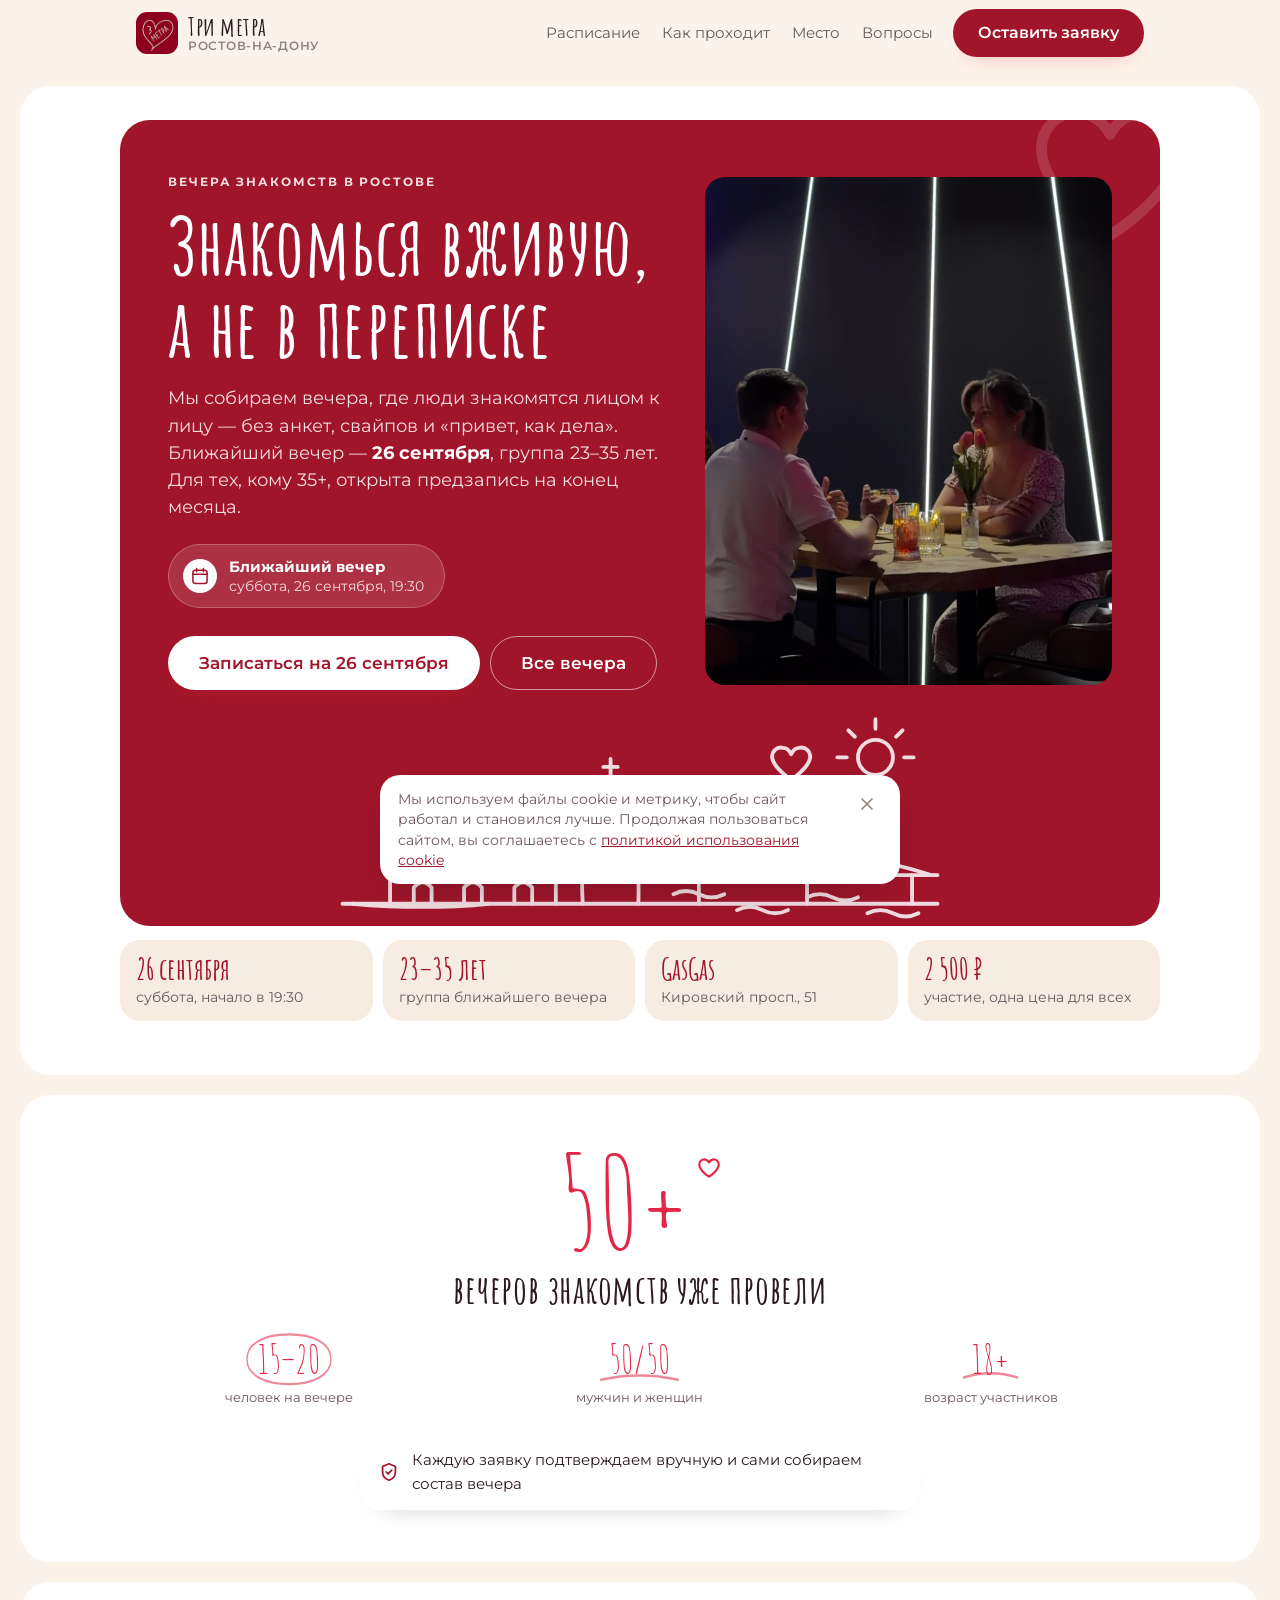
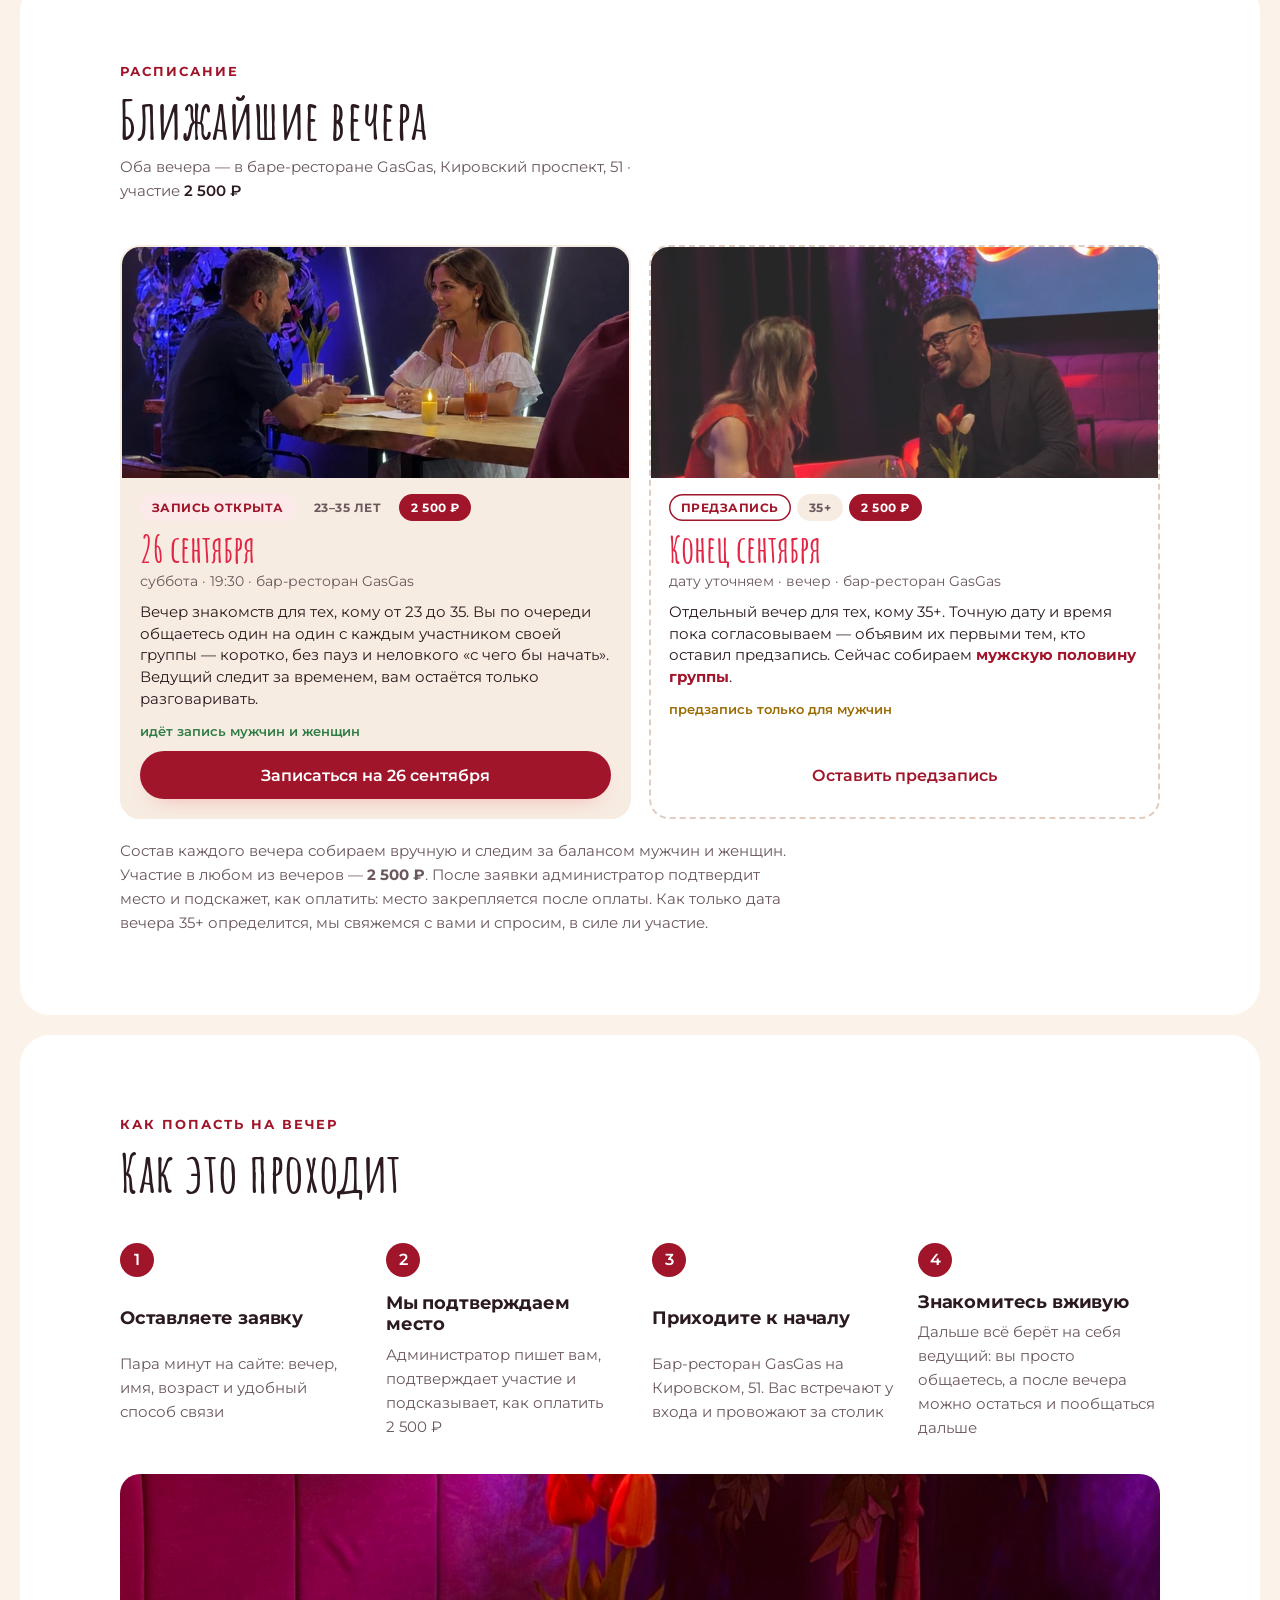
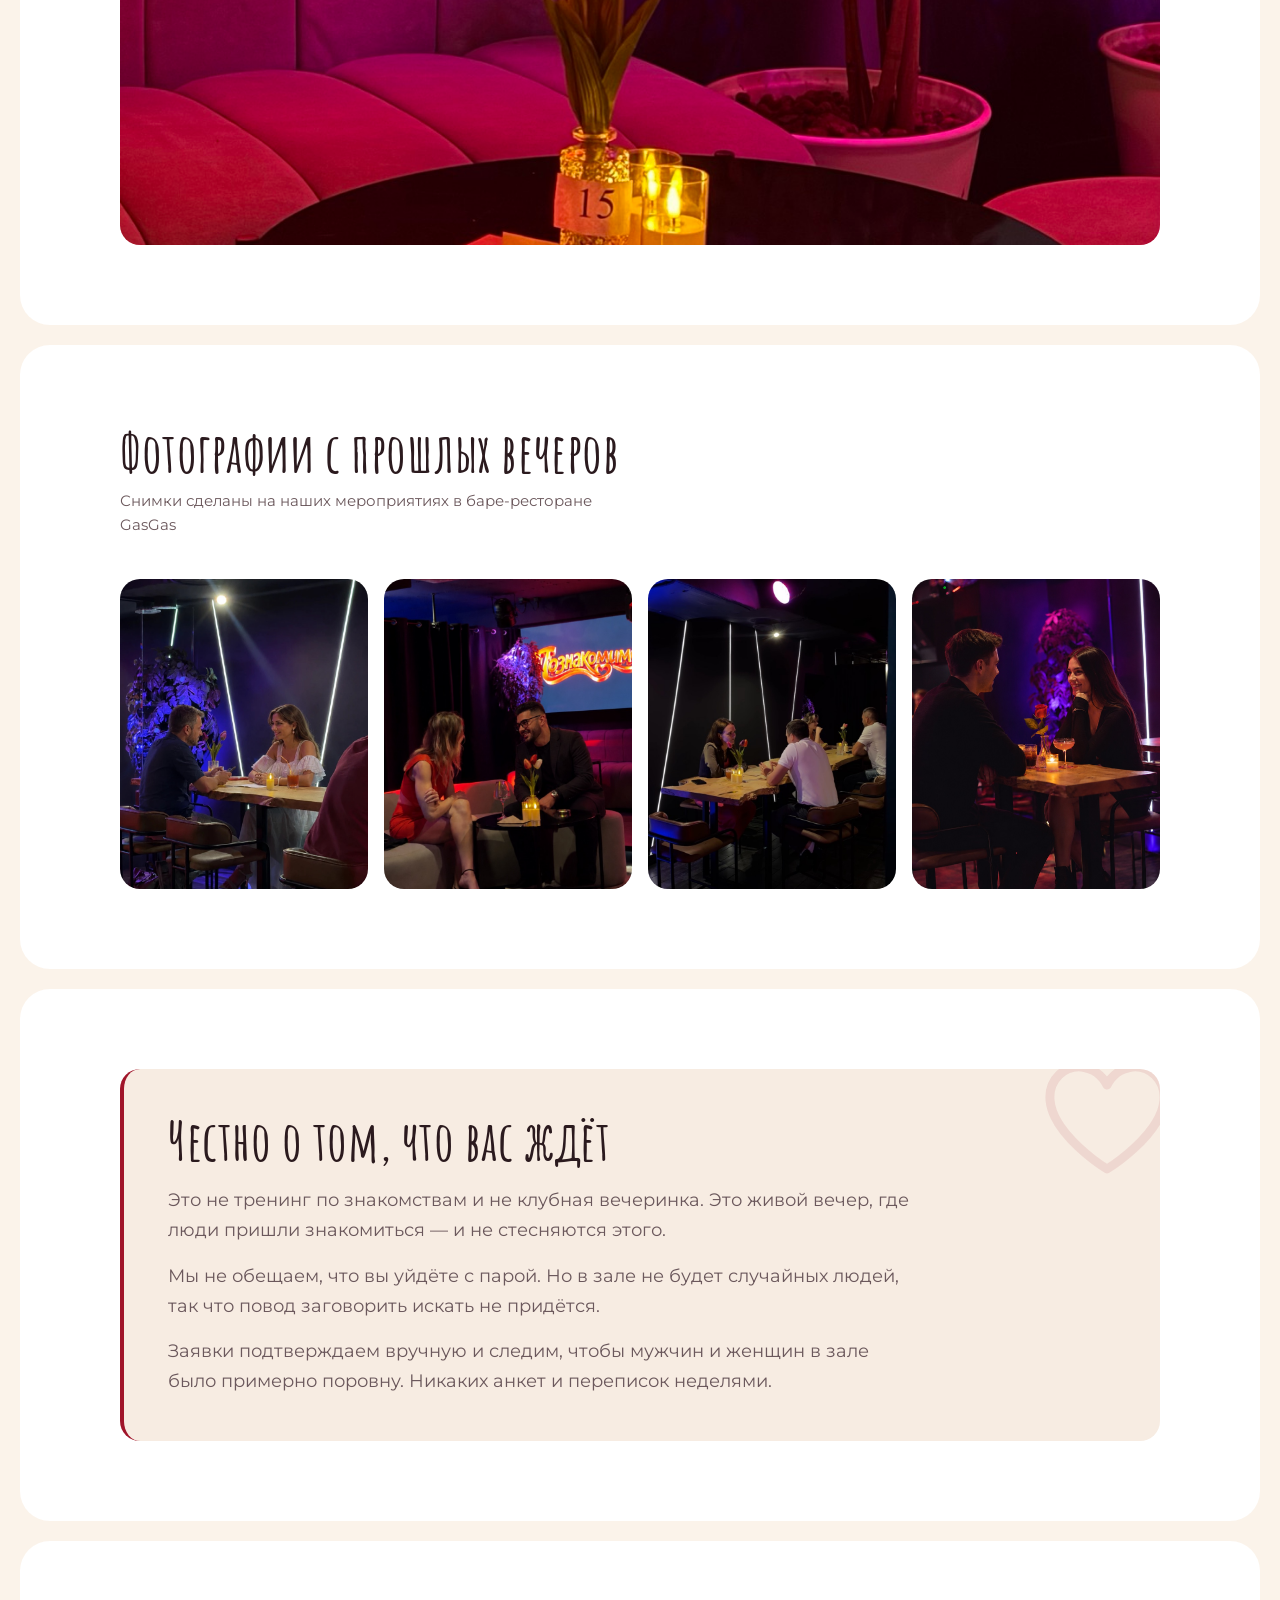
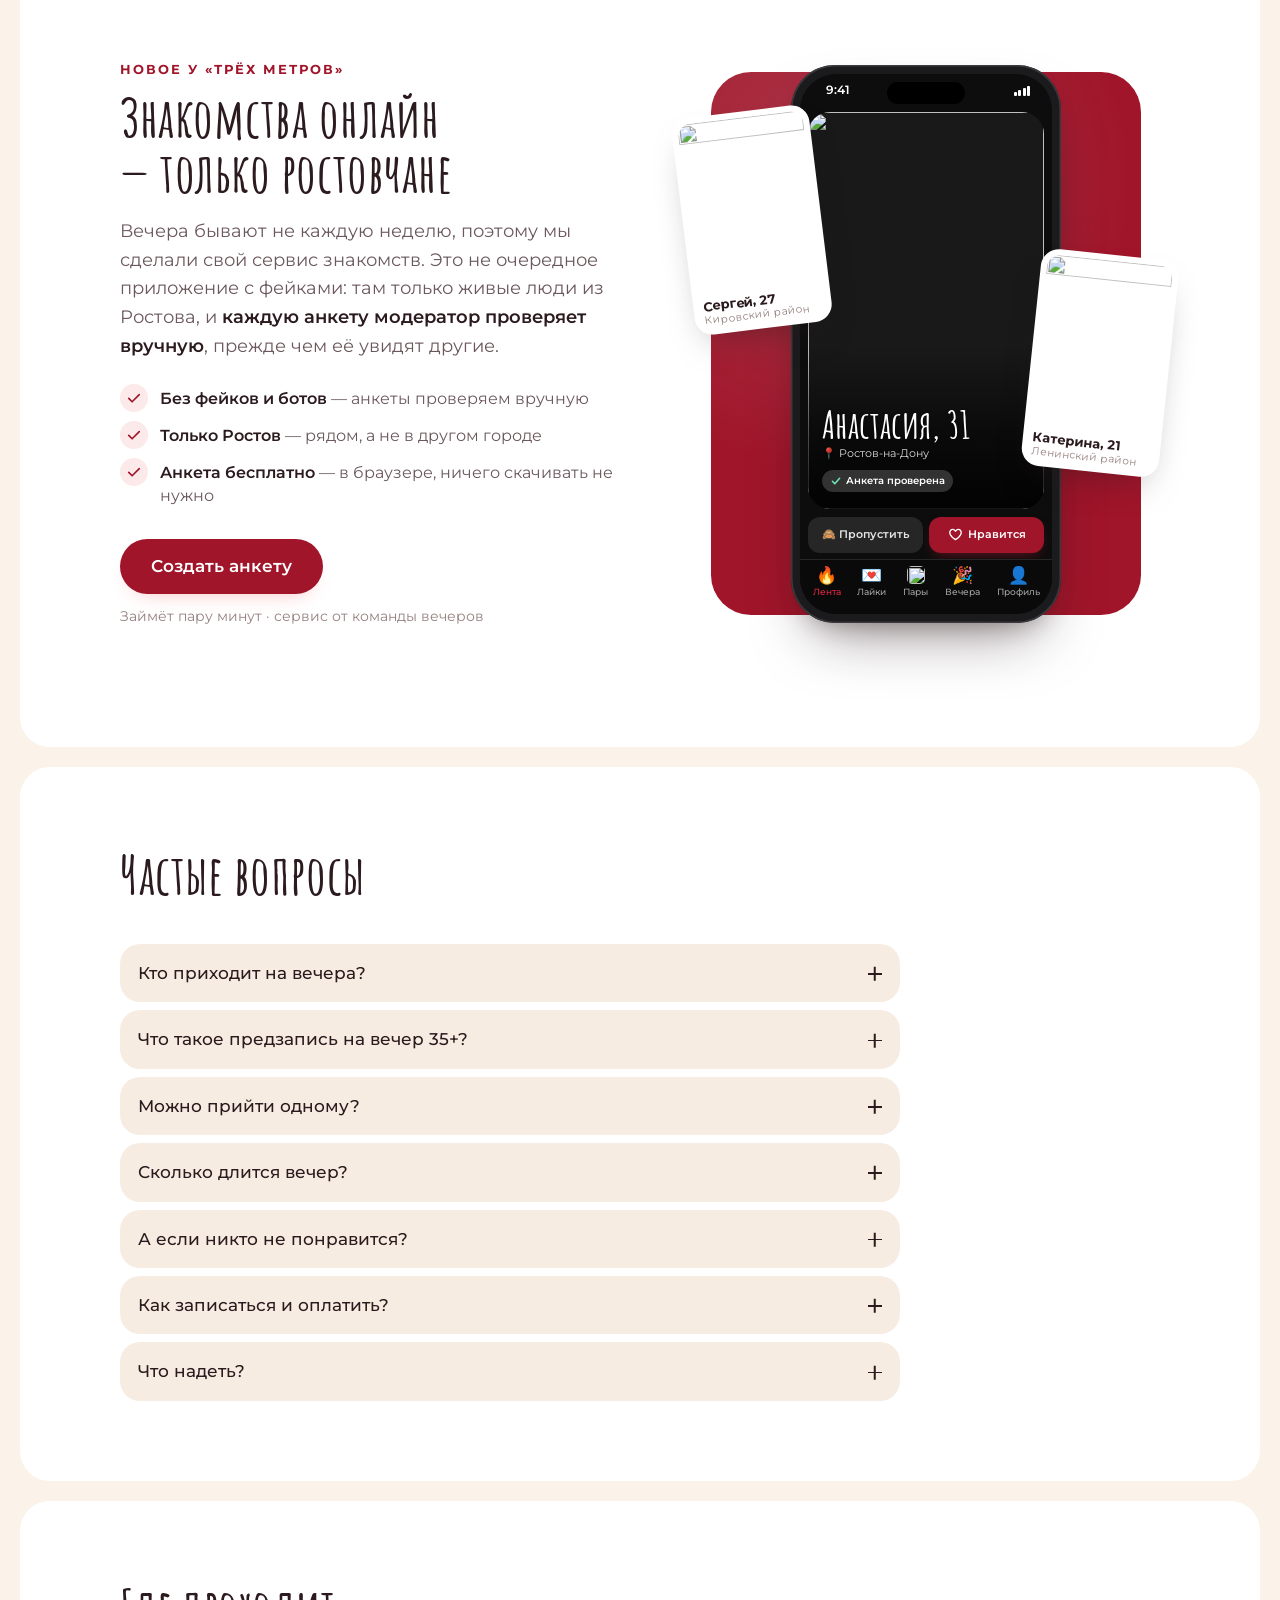
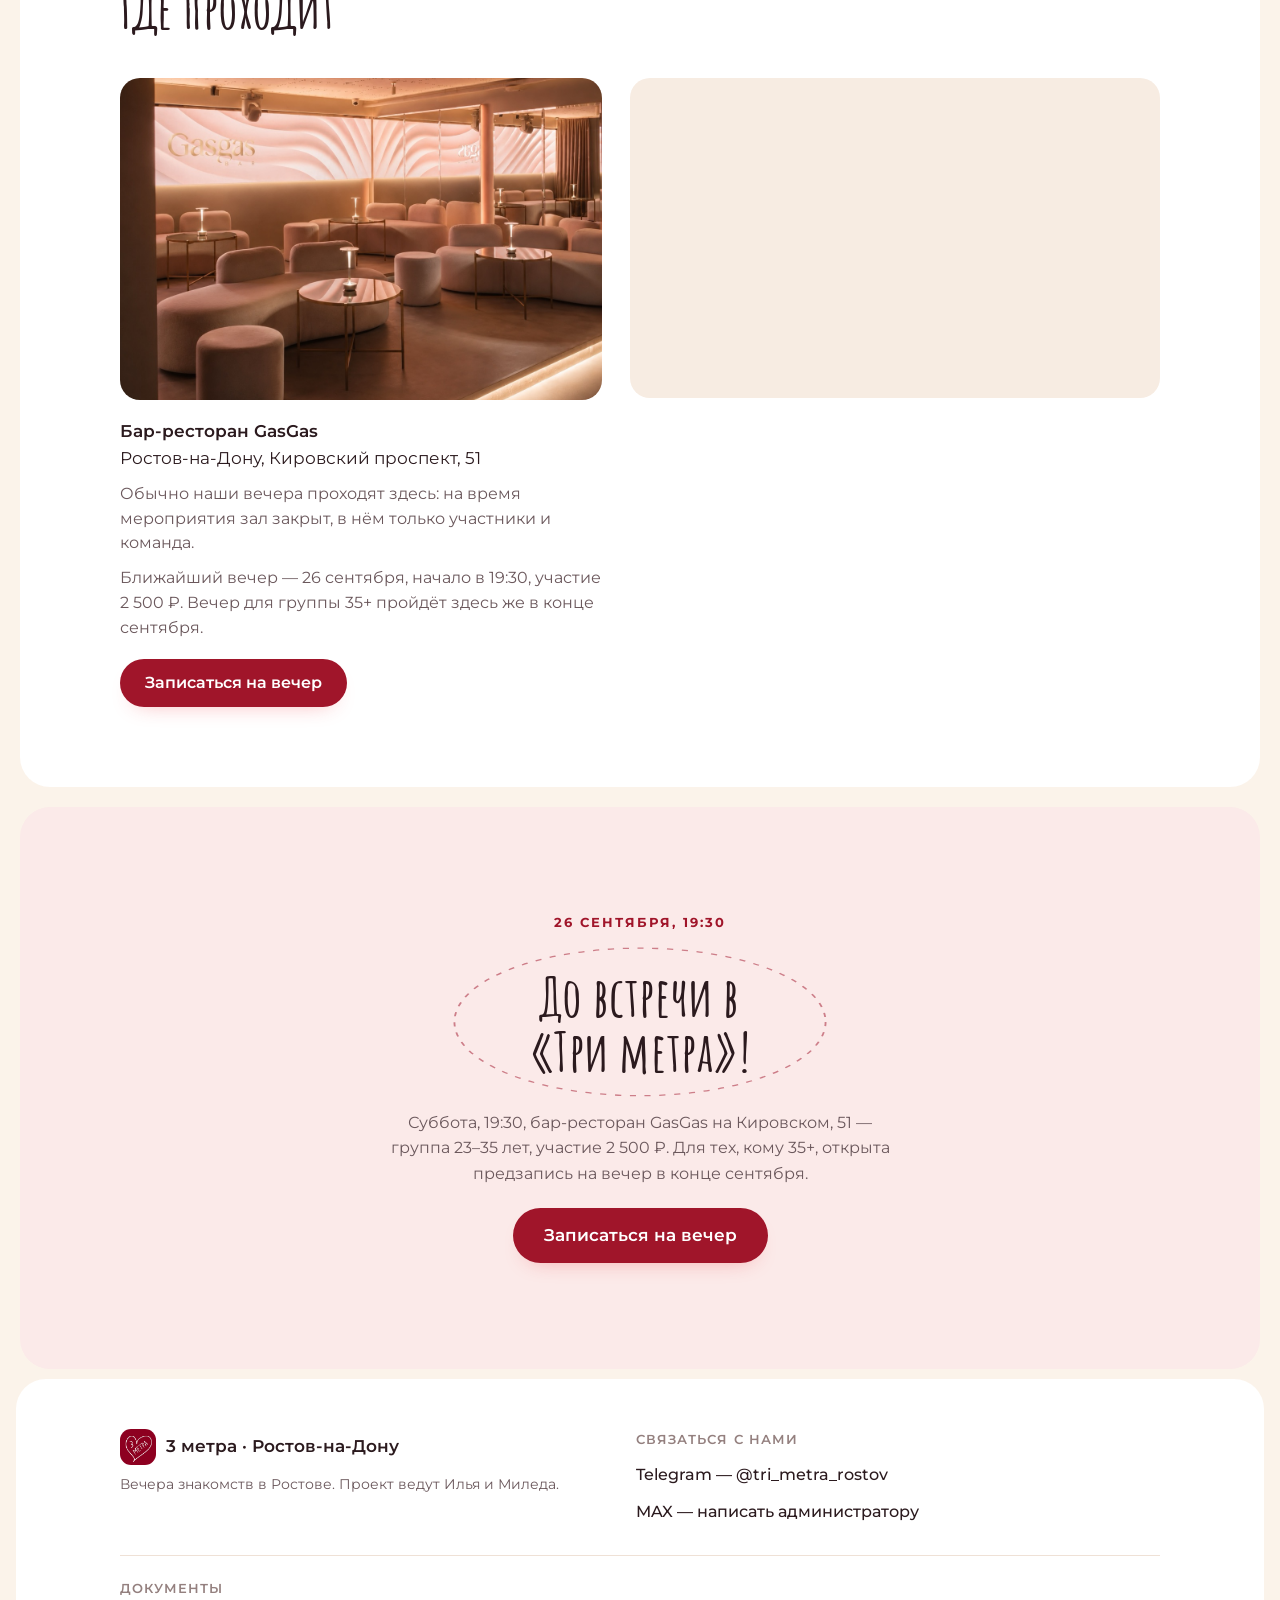
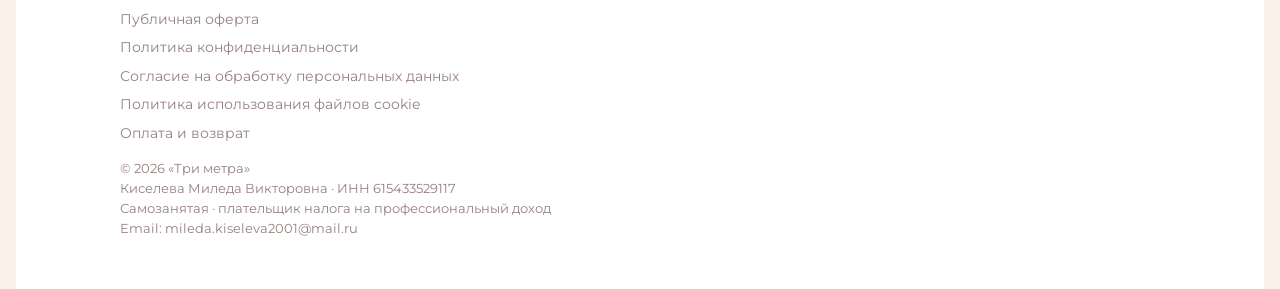
==== commit f07231d9: "Площадка называется бар-рестораном GasGas во всех текстах Название приведено к одному виду: карточки" ====
--- a/index.html
+++ b/index.html
@@ -16,9 +16,9 @@
   <!-- /Yandex.Metrika counter -->
   <meta name="viewport" content="width=device-width, initial-scale=1">
   <title>Быстрые свидания в Ростове-на-Дону — вечера знакомств «3 метра»</title>
-  <meta name="description" content="Вечера знакомств вживую в Ростове-на-Дону, бар GasGas. Ближайший вечер — 26 сентября в 19:30, группа 23–35 лет, участие 2500 ₽. Идёт предзапись мужчин на вечер 35+ в конце сентября">
+  <meta name="description" content="Вечера знакомств вживую в Ростове-на-Дону, бар-ресторан GasGas. Ближайший вечер — 26 сентября в 19:30, группа 23–35 лет, участие 2500 ₽. Идёт предзапись мужчин на вечер 35+ в конце сентября">
   <meta property="og:title" content="Быстрые свидания в Ростове-на-Дону — вечера знакомств «3 метра»">
-  <meta property="og:description" content="Ближайший вечер — 26 сентября, 19:30, группа 23–35 лет, бар GasGas, участие 2500 ₽. Плюс предзапись мужчин на вечер 35+ в конце сентября">
+  <meta property="og:description" content="Ближайший вечер — 26 сентября, 19:30, группа 23–35 лет, бар-ресторан GasGas, участие 2500 ₽. Плюс предзапись мужчин на вечер 35+ в конце сентября">
   <meta property="og:type" content="website">
   <meta property="og:image" content="media/gallery-guests.jpg">
   <link rel="icon" type="image/png" href="media/favicon.png">
@@ -200,7 +200,7 @@
       <header class="section-head">
         <p class="eyebrow">Расписание</p>
         <h2 id="dates-title">Ближайшие вечера</h2>
-        <p class="section-head__sub">Оба вечера — в баре GasGas, Кировский проспект, 51 · участие <b>2 500 ₽</b></p>
+        <p class="section-head__sub">Оба вечера — в баре-ресторане GasGas, Кировский проспект, 51 · участие <b>2 500 ₽</b></p>
       </header>
 
       <div class="dates__grid">
@@ -212,7 +212,7 @@
           </figure>
           <div class="event__body">
             <p class="event__tag"><span class="badge badge--classic">запись открыта</span><span class="badge badge--soft">23–35 лет</span><span class="badge badge--price">2 500 ₽</span></p>
-            <p class="event__date"><b>26 сентября</b><span>суббота · 19:30 · <span class="u-nowrap">бар GasGas</span></span></p>
+            <p class="event__date"><b>26 сентября</b><span>суббота · 19:30 · <span class="u-nowrap">бар-ресторан GasGas</span></span></p>
             <p class="event__about">Вечер знакомств для тех, кому от 23 до 35. Вы по очереди
               общаетесь один на один с каждым участником своей группы — коротко, без пауз
               и неловкого «с чего бы начать». Ведущий следит за временем, вам остаётся только
@@ -225,11 +225,11 @@
         <article class="event event--preorder">
           <figure class="event__photo">
             <img src="media/gallery-evening.jpg" width="738" height="1600" loading="lazy" decoding="async"
-                 alt="Участники вечера знакомств общаются в лаунж-зоне бара">
+                 alt="Участники вечера знакомств общаются в лаунж-зоне бара-ресторана">
           </figure>
           <div class="event__body">
             <p class="event__tag"><span class="badge badge--preorder">предзапись</span><span class="badge badge--soft">35+</span><span class="badge badge--price">2 500 ₽</span></p>
-            <p class="event__date"><b>Конец сентября</b><span>дату уточняем · вечер · <span class="u-nowrap">бар GasGas</span></span></p>
+            <p class="event__date"><b>Конец сентября</b><span>дату уточняем · вечер · <span class="u-nowrap">бар-ресторан GasGas</span></span></p>
             <p class="event__about">Отдельный вечер для тех, кому 35+. Точную дату и время пока
               согласовываем — объявим их первыми тем, кто оставил предзапись. Сейчас собираем
               <b>мужскую половину группы</b>.</p>
@@ -269,12 +269,12 @@
         <li>
           <span class="steps__num">3</span>
           <h3>Приходите к началу</h3>
-          <p>Бар GasGas на Кировском, 51. Вас встречают у входа и провожают за столик</p>
+          <p>Бар-ресторан GasGas на Кировском, 51. Вас встречают у входа и провожают за столик</p>
         </li>
         <li>
           <span class="steps__num">4</span>
           <h3>Знакомитесь вживую</h3>
-          <p>Дальше всё берёт на себя ведущий: вы просто общаетесь, а после вечера можно остаться в баре</p>
+          <p>Дальше всё берёт на себя ведущий: вы просто общаетесь, а после вечера можно остаться и пообщаться дальше</p>
         </li>
       </ol>
 
@@ -289,7 +289,7 @@
     <div class="container">
       <header class="section-head">
         <h2 id="photos-title">Фотографии с прошлых вечеров</h2>
-        <p class="section-head__sub">Снимки сделаны на наших мероприятиях в баре GasGas</p>
+        <p class="section-head__sub">Снимки сделаны на наших мероприятиях в баре-ресторане GasGas</p>
       </header>
       <div class="photos__grid">
         <figure class="photo">
@@ -298,11 +298,11 @@
         </figure>
         <figure class="photo">
           <img src="media/gallery-evening.jpg" width="738" height="1600" loading="lazy" decoding="async"
-               alt="Участники вечера знакомств общаются в лаунж-зоне бара">
+               alt="Участники вечера знакомств общаются в лаунж-зоне бара-ресторана">
         </figure>
         <figure class="photo">
           <img src="media/gallery-host.jpg" width="736" height="1600" loading="lazy" decoding="async"
-               alt="Зал бара во время вечера знакомств: пары сидят за отдельными столиками">
+               alt="Зал бара-ресторана во время вечера знакомств: пары сидят за отдельными столиками">
         </figure>
         <figure class="photo">
           <img src="media/group-main.jpg" width="941" height="1672" loading="lazy" decoding="async"
@@ -439,7 +439,7 @@
         </details>
         <details>
           <summary>Что такое предзапись на вечер 35+?<span class="faq__icon" aria-hidden="true"></span></summary>
-          <p>Дата этого вечера ещё согласовывается — известно только, что он пройдёт в конце сентября, вечером, в баре GasGas. Мы объявим дату вам первыми и спросим, в силе ли участие. Сейчас в этой группе собираем мужскую половину.</p>
+          <p>Дата этого вечера ещё согласовывается — известно только, что он пройдёт в конце сентября, вечером, в баре-ресторане GasGas. Мы объявим дату вам первыми и спросим, в силе ли участие. Сейчас в этой группе собираем мужскую половину.</p>
         </details>
         <details>
           <summary>Можно прийти одному?<span class="faq__icon" aria-hidden="true"></span></summary>
@@ -499,7 +499,7 @@
         </svg>
         <h2>До встречи в «Три метра»!</h2>
       </div>
-      <p class="final__text">Суббота, 19:30, бар GasGas на Кировском, 51 — группа 23–35 лет,
+      <p class="final__text">Суббота, 19:30, бар-ресторан GasGas на Кировском, 51 — группа 23–35 лет,
          участие 2 500 ₽. Для тех, кому 35+, открыта предзапись на вечер в конце сентября.</p>
       <button class="btn btn--primary btn--lg" type="button" data-open-booking data-event="sep26">Записаться на вечер</button>
     </div>
@@ -585,7 +585,7 @@
           <label class="event-option">
             <input type="radio" name="event" value="sep26" checked>
             <span class="event-option__date">сб, 26 сентября, 19:30</span>
-            <span class="event-option__group">23–35 лет · бар GasGas · 2 500 ₽</span>
+            <span class="event-option__group">23–35 лет · бар-ресторан GasGas · 2 500 ₽</span>
           </label>
           <label class="event-option">
             <input type="radio" name="event" value="sep35m">
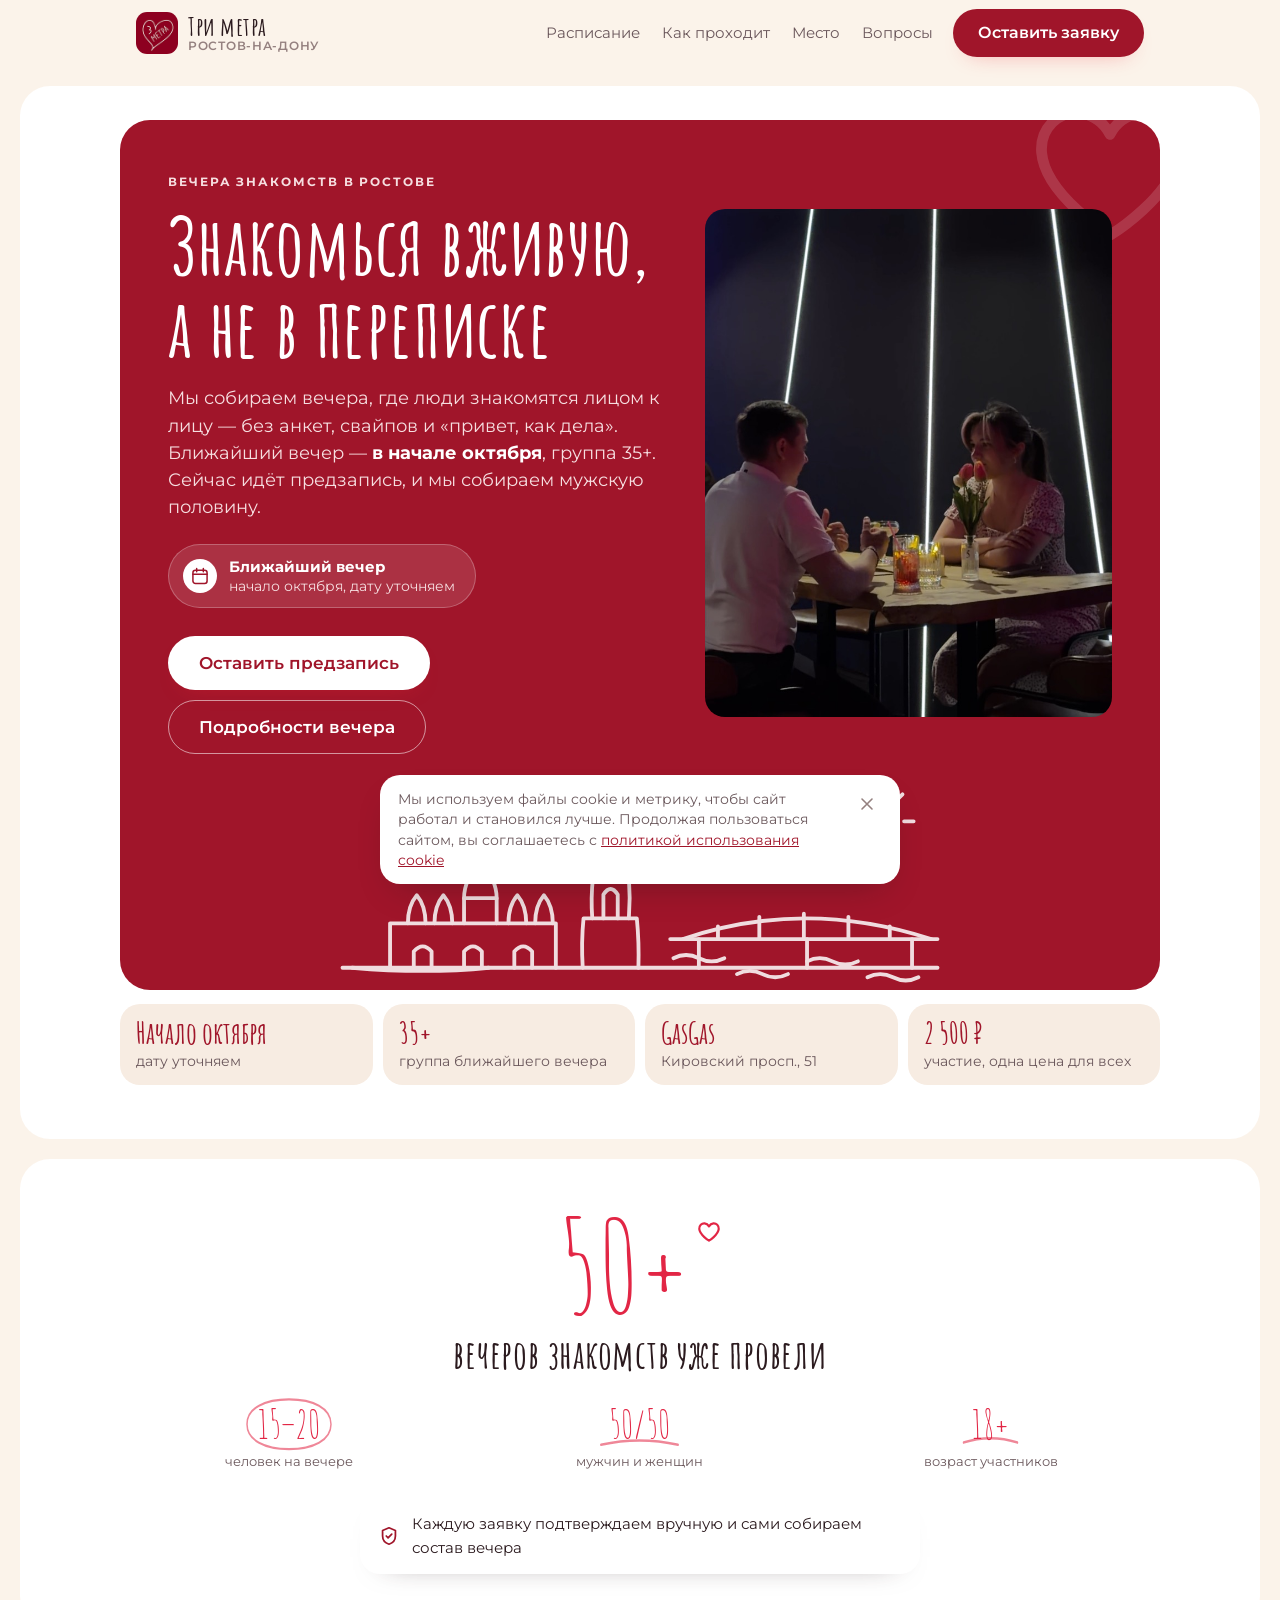
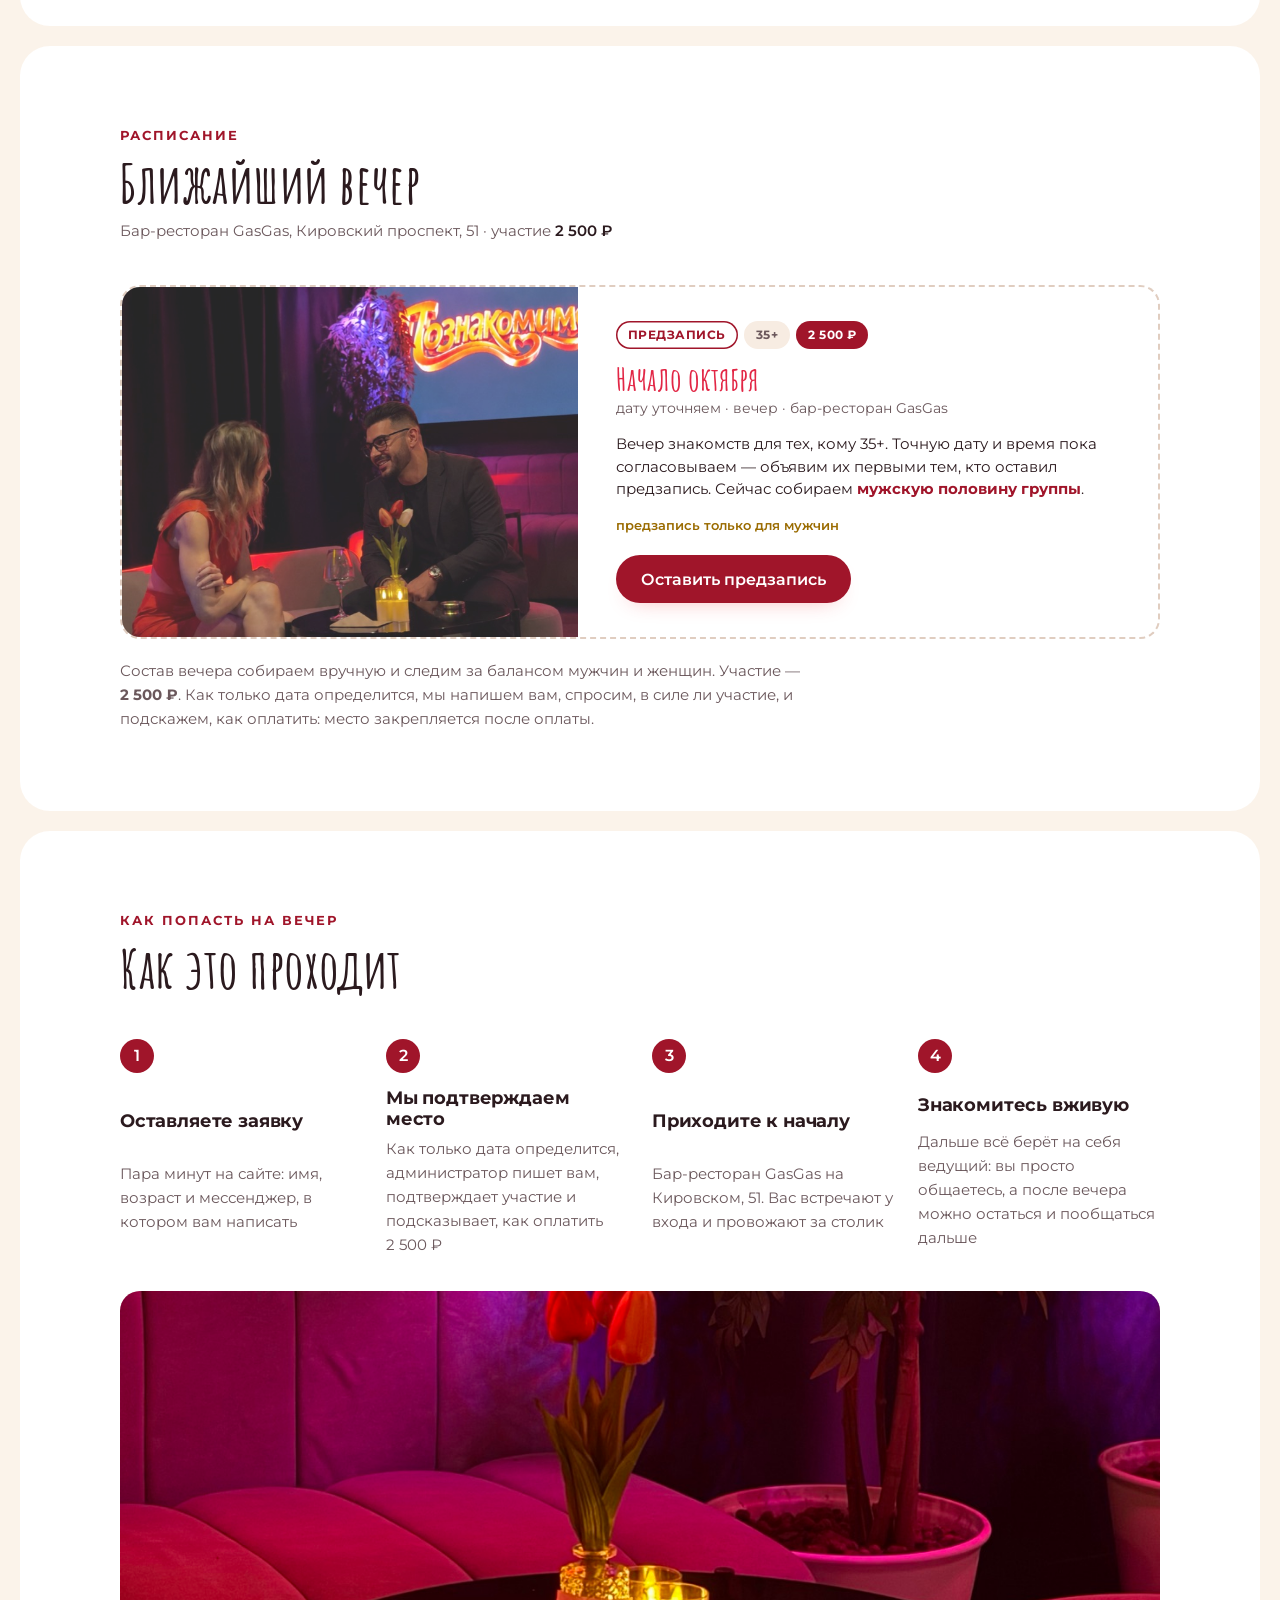
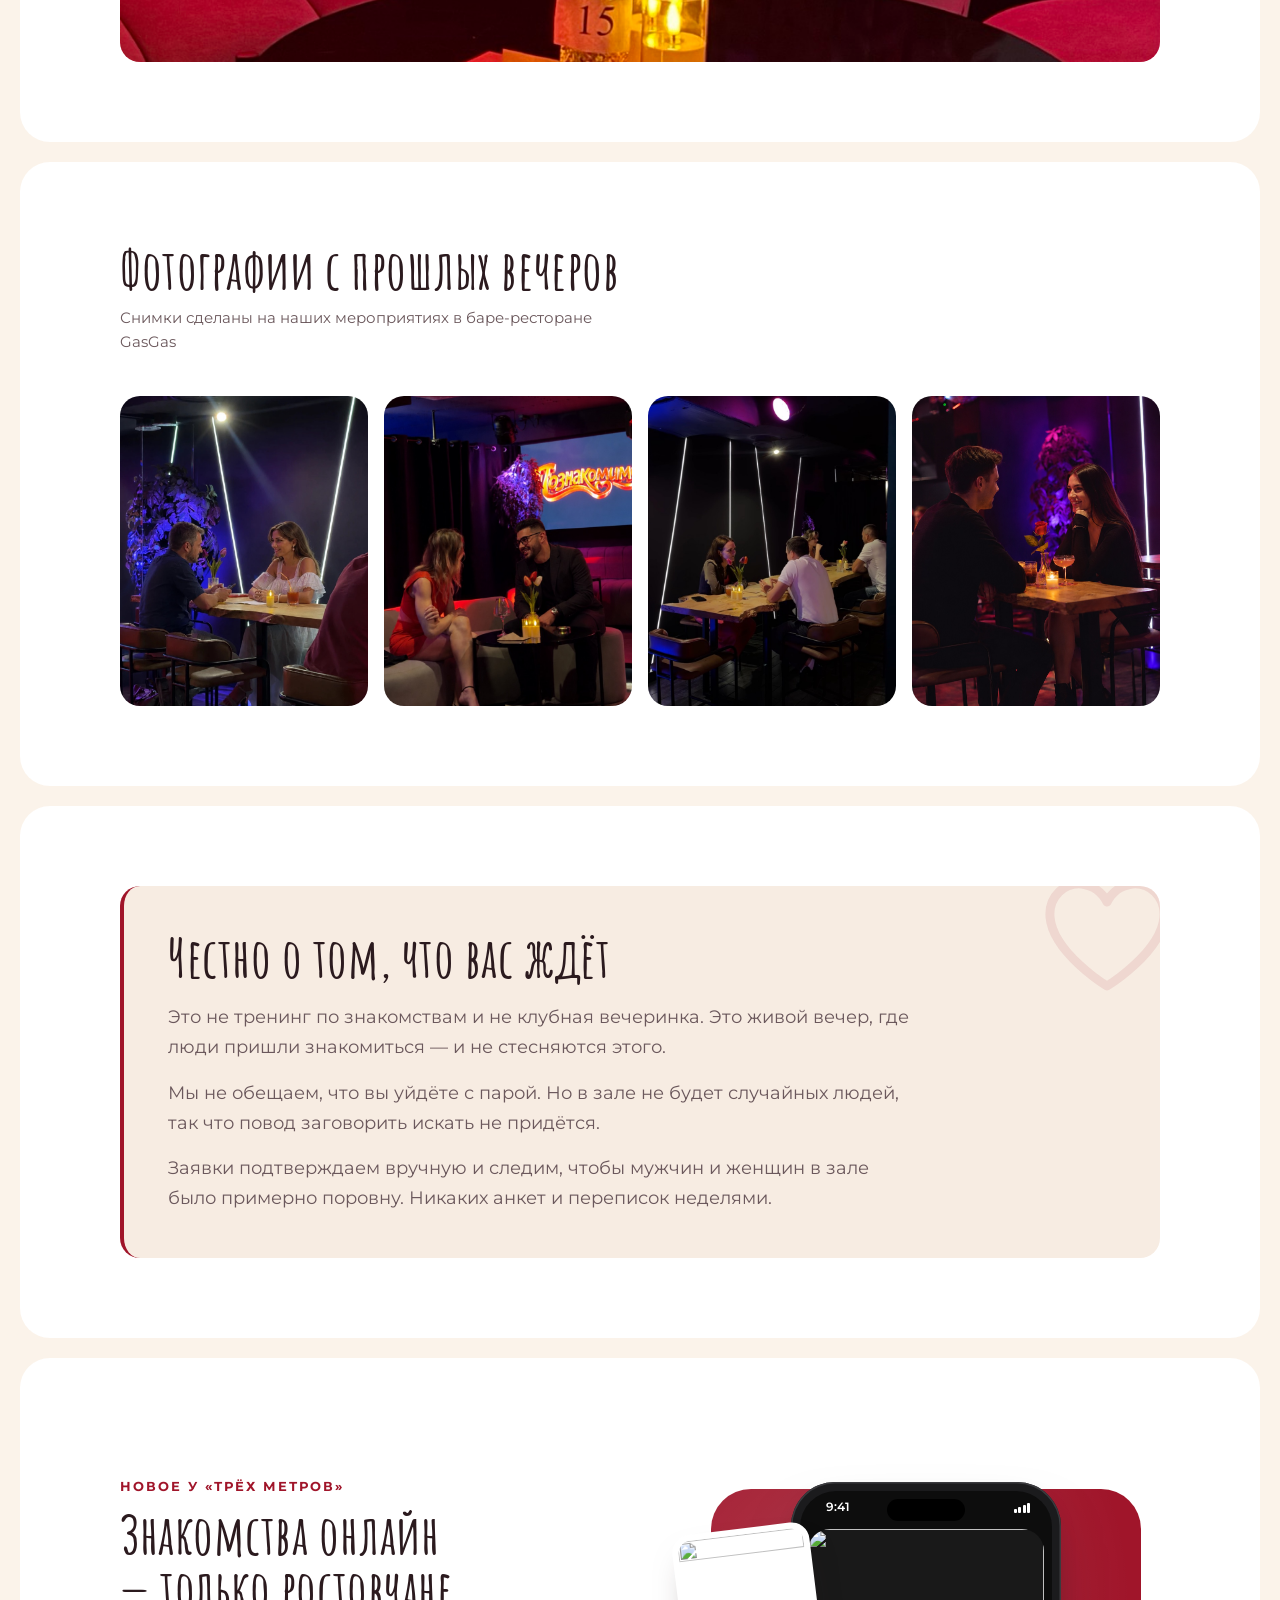
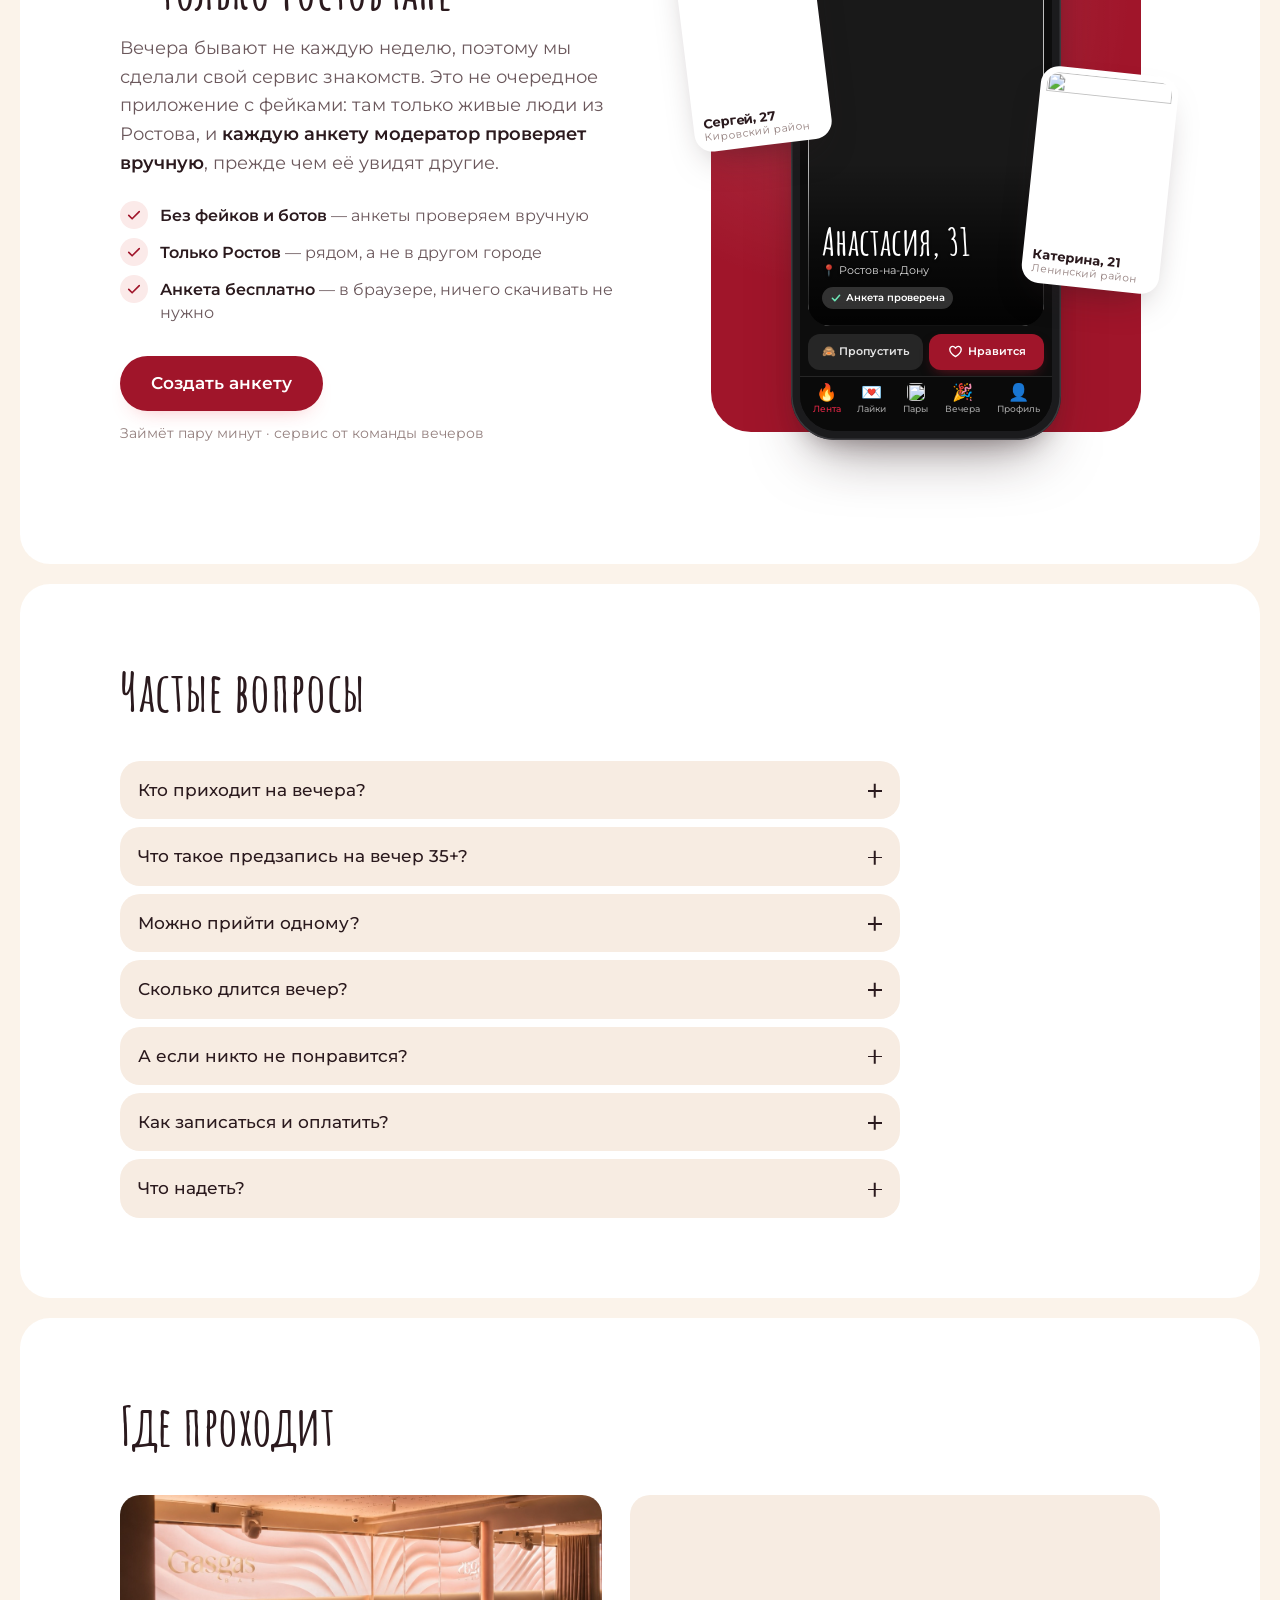
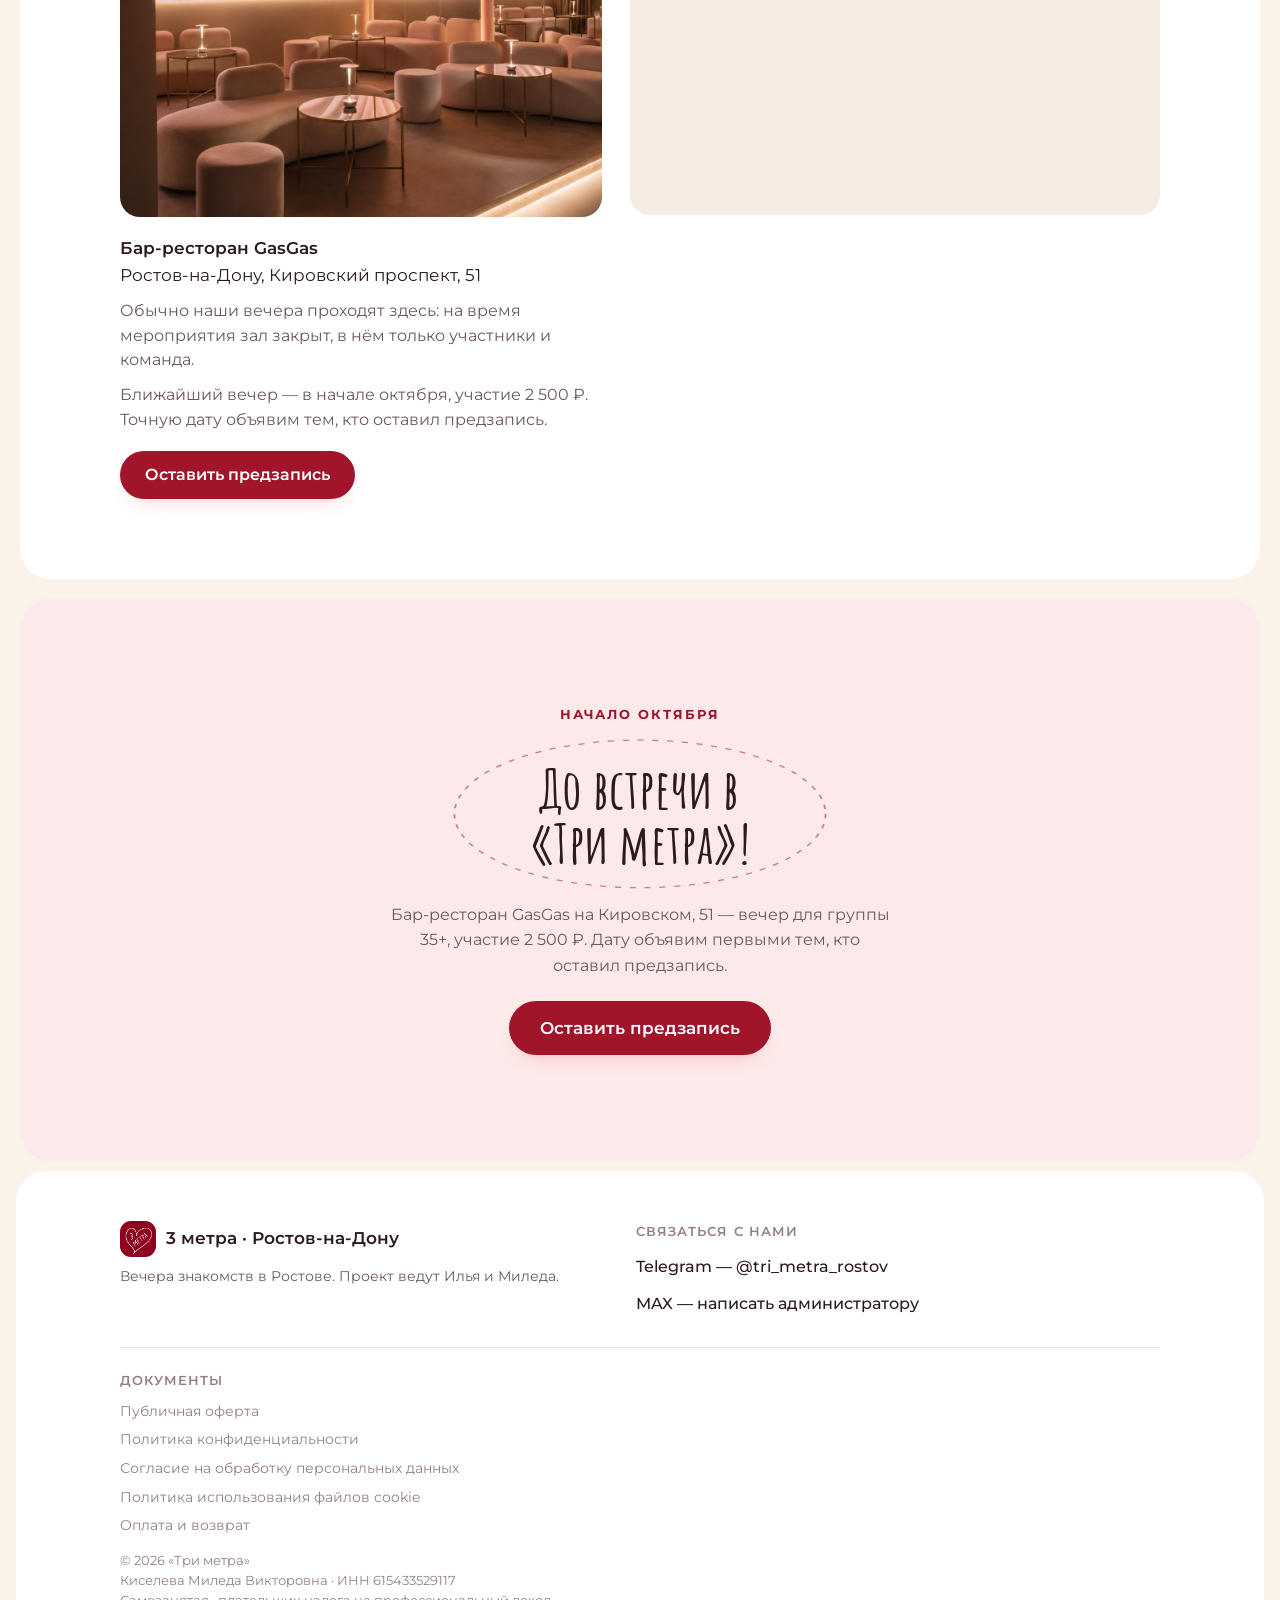
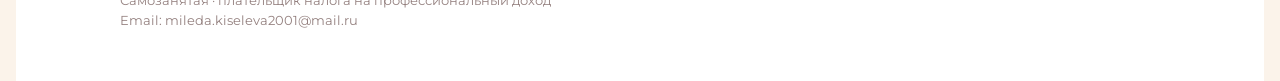
==== commit 34d77029: "Вечер 26 сентября снят, предзапись 35+ перенесена на начало октября В расписании остался один вечер:" ====
--- a/index.html
+++ b/index.html
@@ -16,26 +16,17 @@
   <!-- /Yandex.Metrika counter -->
   <meta name="viewport" content="width=device-width, initial-scale=1">
   <title>Быстрые свидания в Ростове-на-Дону — вечера знакомств «3 метра»</title>
-  <meta name="description" content="Вечера знакомств вживую в Ростове-на-Дону, бар-ресторан GasGas. Ближайший вечер — 26 сентября в 19:30, группа 23–35 лет, участие 2500 ₽. Идёт предзапись мужчин на вечер 35+ в конце сентября">
+  <meta name="description" content="Вечера знакомств вживую в Ростове-на-Дону, бар-ресторан GasGas. В начале октября — вечер для группы 35+, идёт предзапись мужчин. Участие 2500 ₽">
   <meta property="og:title" content="Быстрые свидания в Ростове-на-Дону — вечера знакомств «3 метра»">
-  <meta property="og:description" content="Ближайший вечер — 26 сентября, 19:30, группа 23–35 лет, бар-ресторан GasGas, участие 2500 ₽. Плюс предзапись мужчин на вечер 35+ в конце сентября">
+  <meta property="og:description" content="Начало октября — вечер знакомств для группы 35+ в баре-ресторане GasGas. Сейчас идёт предзапись мужчин, участие 2500 ₽">
   <meta property="og:type" content="website">
   <meta property="og:image" content="media/gallery-guests.jpg">
   <link rel="icon" type="image/png" href="media/favicon.png">
-  <script type="application/ld+json">
-  {
-    "@context": "https://schema.org",
-    "@type": "ItemList",
-    "itemListElement": [
-      {"@type": "Event", "name": "Вечер знакомств «3 метра» — группа 23–35 лет", "startDate": "2026-09-26T19:30:00+03:00", "eventAttendanceMode": "https://schema.org/OfflineEventAttendanceMode", "location": {"@type": "Place", "name": "Бар-ресторан GasGas", "address": "Кировский просп., 51, Ростов-на-Дону"}, "offers": {"@type": "Offer", "price": "2500", "priceCurrency": "RUB"}}
-    ]
-  }
-  </script>
   <script>document.documentElement.classList.add('js');</script>
   <link rel="preconnect" href="https://fonts.googleapis.com">
   <link rel="preconnect" href="https://fonts.gstatic.com" crossorigin>
   <link href="https://fonts.googleapis.com/css2?family=Amatic+SC:wght@400;700&family=Montserrat:wght@400;500;600;700&display=swap" rel="stylesheet">
-  <link rel="stylesheet" href="styles.css?v=20260915a">
+  <link rel="stylesheet" href="styles.css?v=20260930a">
 </head>
 <body>
 <!-- Top.Mail.Ru counter -->
@@ -91,8 +82,8 @@
             <h1>Знакомься вживую, а не в переписке</h1>
             <p class="hero__lead">
               Мы собираем вечера, где люди знакомятся лицом к лицу — без анкет,
-              свайпов и «привет, как дела». Ближайший вечер — <b>26 сентября</b>,
-              группа 23–35 лет. Для тех, кому 35+, открыта предзапись на конец месяца.
+              свайпов и «привет, как дела». Ближайший вечер — <b>в начале октября</b>,
+              группа 35+. Сейчас идёт предзапись, и мы собираем мужскую половину.
             </p>
 
             <a class="hero__next" href="#dates">
@@ -101,13 +92,13 @@
               </span>
               <span class="hero__next-text">
                 <b>Ближайший вечер</b>
-                <span>суббота, 26 сентября, 19:30</span>
+                <span>начало октября, дату уточняем</span>
               </span>
             </a>
 
             <div class="hero__actions">
-              <button class="btn btn--primary btn--lg" type="button" data-open-booking data-event="sep26">Записаться на 26 сентября</button>
-              <a class="btn btn--outline btn--lg" href="#dates">Все вечера</a>
+              <button class="btn btn--primary btn--lg" type="button" data-open-booking data-event="oct35m">Оставить предзапись</button>
+              <a class="btn btn--outline btn--lg" href="#dates">Подробности вечера</a>
             </div>
 
           </div>
@@ -154,8 +145,8 @@
       </div>
 
       <ul class="hero__facts">
-        <li><b>26 сентября</b><span>суббота, начало в 19:30</span></li>
-        <li><b>23–35 лет</b><span>группа ближайшего вечера</span></li>
+        <li><b>Начало октября</b><span>дату уточняем</span></li>
+        <li><b>35+</b><span>группа ближайшего вечера</span></li>
         <li><b>GasGas</b><span>Кировский просп., 51</span></li>
         <li><b>2 500 ₽</b><span>участие, одна цена для всех</span></li>
       </ul>
@@ -199,28 +190,11 @@
     <div class="container">
       <header class="section-head">
         <p class="eyebrow">Расписание</p>
-        <h2 id="dates-title">Ближайшие вечера</h2>
-        <p class="section-head__sub">Оба вечера — в баре-ресторане GasGas, Кировский проспект, 51 · участие <b>2 500 ₽</b></p>
+        <h2 id="dates-title">Ближайший вечер</h2>
+        <p class="section-head__sub">Бар-ресторан GasGas, Кировский проспект, 51 · участие <b>2 500 ₽</b></p>
       </header>
 
-      <div class="dates__grid">
-
-        <article class="event">
-          <figure class="event__photo event__photo--date">
-            <img src="media/gallery-date-white.jpg" width="800" height="1427" loading="lazy" decoding="async"
-                 alt="Мужчина и женщина знакомятся за столиком на вечере">
-          </figure>
-          <div class="event__body">
-            <p class="event__tag"><span class="badge badge--classic">запись открыта</span><span class="badge badge--soft">23–35 лет</span><span class="badge badge--price">2 500 ₽</span></p>
-            <p class="event__date"><b>26 сентября</b><span>суббота · 19:30 · <span class="u-nowrap">бар-ресторан GasGas</span></span></p>
-            <p class="event__about">Вечер знакомств для тех, кому от 23 до 35. Вы по очереди
-              общаетесь один на один с каждым участником своей группы — коротко, без пауз
-              и неловкого «с чего бы начать». Ведущий следит за временем, вам остаётся только
-              разговаривать.</p>
-            <p class="event__status" data-availability="sep26"><span class="event__status-line event__status-line--open">идёт запись мужчин и женщин</span></p>
-            <button class="btn btn--primary event__btn" type="button" data-open-booking data-event="sep26" aria-label="Записаться на вечер 26 сентября">Записаться на 26 сентября</button>
-          </div>
-        </article>
+      <div class="dates__grid dates__grid--single">
 
         <article class="event event--preorder">
           <figure class="event__photo">
@@ -229,22 +203,21 @@
           </figure>
           <div class="event__body">
             <p class="event__tag"><span class="badge badge--preorder">предзапись</span><span class="badge badge--soft">35+</span><span class="badge badge--price">2 500 ₽</span></p>
-            <p class="event__date"><b>Конец сентября</b><span>дату уточняем · вечер · <span class="u-nowrap">бар-ресторан GasGas</span></span></p>
-            <p class="event__about">Отдельный вечер для тех, кому 35+. Точную дату и время пока
+            <p class="event__date"><b>Начало октября</b><span>дату уточняем · вечер · <span class="u-nowrap">бар-ресторан GasGas</span></span></p>
+            <p class="event__about">Вечер знакомств для тех, кому 35+. Точную дату и время пока
               согласовываем — объявим их первыми тем, кто оставил предзапись. Сейчас собираем
               <b>мужскую половину группы</b>.</p>
             <p class="event__status"><span class="event__status-line event__status-line--ask">предзапись только для мужчин</span></p>
-            <button class="btn btn--outline event__btn" type="button" data-open-booking data-event="sep35m" aria-label="Оставить предзапись на вечер 35+">Оставить предзапись</button>
+            <button class="btn btn--primary event__btn" type="button" data-open-booking data-event="oct35m" aria-label="Оставить предзапись на вечер 35+">Оставить предзапись</button>
           </div>
         </article>
 
       </div>
 
       <p class="dates__note">
-        Состав каждого вечера собираем вручную и следим за балансом мужчин и женщин.
-        Участие в любом из вечеров — <b>2 500 ₽</b>. После заявки администратор подтвердит место
-        и подскажет, как оплатить: место закрепляется после оплаты. Как только дата вечера 35+
-        определится, мы свяжемся с вами и спросим, в силе ли участие.
+        Состав вечера собираем вручную и следим за балансом мужчин и женщин.
+        Участие — <b>2 500 ₽</b>. Как только дата определится, мы напишем вам, спросим,
+        в силе ли участие, и подскажем, как оплатить: место закрепляется после оплаты.
       </p>
     </div>
   </section>
@@ -259,12 +232,12 @@
         <li>
           <span class="steps__num">1</span>
           <h3>Оставляете заявку</h3>
-          <p>Пара минут на сайте: вечер, имя, возраст и удобный способ связи</p>
+          <p>Пара минут на сайте: имя, возраст и мессенджер, в котором вам написать</p>
         </li>
         <li>
           <span class="steps__num">2</span>
           <h3>Мы подтверждаем место</h3>
-          <p>Администратор пишет вам, подтверждает участие и подсказывает, как оплатить 2 500 ₽</p>
+          <p>Как только дата определится, администратор пишет вам, подтверждает участие и подсказывает, как оплатить 2 500 ₽</p>
         </li>
         <li>
           <span class="steps__num">3</span>
@@ -435,11 +408,11 @@
       <div class="faq__list">
         <details>
           <summary>Кто приходит на вечера?<span class="faq__icon" aria-hidden="true"></span></summary>
-          <p>Взрослые люди, которые пришли знакомиться вживую, а не переписываться. Группы собираем по возрасту: 26 сентября — вечер для 23–35 лет, в конце сентября будет отдельный вечер для 35+. Каждую заявку подтверждаем вручную и следим, чтобы мужчин и женщин было поровну.</p>
+          <p>Взрослые люди, которые пришли знакомиться вживую, а не переписываться. Группы собираем по возрасту — ближайший вечер в начале октября будет для тех, кому 35+. Каждую заявку подтверждаем вручную и следим, чтобы мужчин и женщин было поровну.</p>
         </details>
         <details>
           <summary>Что такое предзапись на вечер 35+?<span class="faq__icon" aria-hidden="true"></span></summary>
-          <p>Дата этого вечера ещё согласовывается — известно только, что он пройдёт в конце сентября, вечером, в баре-ресторане GasGas. Мы объявим дату вам первыми и спросим, в силе ли участие. Сейчас в этой группе собираем мужскую половину.</p>
+          <p>Дата этого вечера ещё согласовывается — известно только, что он пройдёт в начале октября, вечером, в баре-ресторане GasGas. Мы объявим дату вам первыми и спросим, в силе ли участие. Сейчас в этой группе собираем мужскую половину.</p>
         </details>
         <details>
           <summary>Можно прийти одному?<span class="faq__icon" aria-hidden="true"></span></summary>
@@ -455,7 +428,7 @@
         </details>
         <details>
           <summary>Как записаться и оплатить?<span class="faq__icon" aria-hidden="true"></span></summary>
-          <p>Оставьте заявку на сайте и выберите вечер. Администратор свяжется с вами, подтвердит место и подскажет, как оплатить участие — 2 500 ₽ за любой из вечеров. Место закрепляется после оплаты.</p>
+          <p>Оставьте заявку на сайте. Администратор напишет вам в мессенджере, подтвердит место и подскажет, как оплатить участие — 2 500 ₽. Место закрепляется после оплаты.</p>
         </details>
         <details>
           <summary>Что надеть?<span class="faq__icon" aria-hidden="true"></span></summary>
@@ -478,8 +451,8 @@
           </figure>
           <p class="place__address"><b>Бар-ресторан GasGas</b><br>Ростов-на-Дону, Кировский проспект, 51</p>
           <p>Обычно наши вечера проходят здесь: на время мероприятия зал закрыт, в нём только участники и команда.</p>
-          <p>Ближайший вечер — 26 сентября, начало в 19:30, участие 2 500 ₽. Вечер для группы 35+ пройдёт здесь же в конце сентября.</p>
-          <button class="btn btn--primary" type="button" data-open-booking data-event="sep26">Записаться на вечер</button>
+          <p>Ближайший вечер — в начале октября, участие 2 500 ₽. Точную дату объявим тем, кто оставил предзапись.</p>
+          <button class="btn btn--primary" type="button" data-open-booking data-event="oct35m">Оставить предзапись</button>
         </div>
         <div class="place__map-wrap">
           <iframe class="place__map"
@@ -492,16 +465,16 @@
 
   <section class="section final">
     <div class="container final__inner">
-      <p class="eyebrow">26 сентября, 19:30</p>
+      <p class="eyebrow">Начало октября</p>
       <div class="final__title">
         <svg class="final__ring" viewBox="0 0 312 190" fill="none" preserveAspectRatio="none" aria-hidden="true">
           <ellipse cx="156" cy="92" rx="150" ry="86" fill="none" stroke="currentColor" stroke-width="1.5" stroke-dasharray="5 7" opacity="0.5"/>
         </svg>
         <h2>До встречи в «Три метра»!</h2>
       </div>
-      <p class="final__text">Суббота, 19:30, бар-ресторан GasGas на Кировском, 51 — группа 23–35 лет,
-         участие 2 500 ₽. Для тех, кому 35+, открыта предзапись на вечер в конце сентября.</p>
-      <button class="btn btn--primary btn--lg" type="button" data-open-booking data-event="sep26">Записаться на вечер</button>
+      <p class="final__text">Бар-ресторан GasGas на Кировском, 51 — вечер для группы 35+,
+         участие 2 500 ₽. Дату объявим первыми тем, кто оставил предзапись.</p>
+      <button class="btn btn--primary btn--lg" type="button" data-open-booking data-event="oct35m">Оставить предзапись</button>
     </div>
   </section>
 
@@ -509,10 +482,10 @@
 
 <div class="sticky-cta" id="sticky-cta">
   <div class="sticky-cta__info">
-    <b>26 сентября, 19:30</b>
-    <span>23–35 лет · 2 500 ₽</span>
+    <b>Начало октября</b>
+    <span>группа 35+ · 2 500 ₽</span>
   </div>
-  <button class="btn btn--primary" type="button" data-open-booking data-event="sep26">Записаться</button>
+  <button class="btn btn--primary" type="button" data-open-booking data-event="oct35m">Предзапись</button>
 </div>
 
 <div class="cookie-note" id="cookie-note" role="region" aria-label="Уведомление об использовании cookie" hidden>
@@ -572,8 +545,8 @@
     </button>
 
     <form class="booking" id="booking-form" novalidate>
-      <h2 id="booking-title">Запись на вечер</h2>
-      <p class="booking__sub">Выберите вечер и оставьте заявку. Участие — <b>2 500 ₽</b>: администратор свяжется с вами, подтвердит место и подскажет, как оплатить. Место закрепляется после оплаты.</p>
+      <h2 id="booking-title">Предзапись на вечер</h2>
+      <p class="booking__sub">Ближайший вечер — в начале октября, группа 35+, точную дату ещё согласовываем. Оставьте предзапись: как только дата определится, администратор напишет вам первым, подтвердит место и подскажет, как оплатить участие — <b>2 500 ₽</b>.</p>
 
       <!-- Honeypot: люди это поле не видят и не заполняют -->
       <input type="text" name="website" class="booking__hp" tabindex="-1" autocomplete="off" aria-hidden="true">
@@ -583,13 +556,8 @@
         <legend>Вечер</legend>
         <div class="booking__events" id="booking-events">
           <label class="event-option">
-            <input type="radio" name="event" value="sep26" checked>
-            <span class="event-option__date">сб, 26 сентября, 19:30</span>
-            <span class="event-option__group">23–35 лет · бар-ресторан GasGas · 2 500 ₽</span>
-          </label>
-          <label class="event-option">
-            <input type="radio" name="event" value="sep35m">
-            <span class="event-option__date">конец сентября — предзапись</span>
+            <input type="radio" name="event" value="oct35m" checked>
+            <span class="event-option__date">начало октября — предзапись</span>
             <span class="event-option__group">35+, сейчас записываем мужчин · дату уточняем · 2 500 ₽</span>
           </label>
         </div>
@@ -618,16 +586,19 @@
       </div>
 
       <fieldset class="booking__fieldset">
-        <legend>Как с вами связаться</legend>
+        <legend>Куда вам написать</legend>
+        <p class="booking__hint booking__hint--top"><b>Мы связываемся только в мессенджерах и не звоним.</b>
+          Подойдёт ник в Telegram или MAX — либо номер телефона, к которому привязан один из них.
+          Номер без Telegram и без MAX не подойдёт: написать вам будет некуда.</p>
         <div class="booking__methods" role="radiogroup">
-          <label class="method-option"><input type="radio" name="method" value="phone" checked><span>Телефон</span></label>
-          <label class="method-option"><input type="radio" name="method" value="telegram"><span>Telegram</span></label>
+          <label class="method-option"><input type="radio" name="method" value="telegram" checked><span>Telegram</span></label>
           <label class="method-option"><input type="radio" name="method" value="max"><span>MAX</span></label>
+          <label class="method-option"><input type="radio" name="method" value="phone"><span>Номер с Telegram или MAX</span></label>
         </div>
         <div class="booking__field">
-          <label for="booking-contact" class="sr-only">Контакт</label>
-          <input type="tel" id="booking-contact" name="contact" inputmode="tel" autocomplete="tel" placeholder="+7 900 000-00-00">
-          <p class="booking__error" data-error-for="contact" hidden>Оставьте контакт, чтобы мы подтвердили запись</p>
+          <label for="booking-contact" class="sr-only">Ник в мессенджере или номер телефона, к которому он привязан</label>
+          <input type="text" id="booking-contact" name="contact" inputmode="text" autocomplete="off" placeholder="@username или номер с Telegram">
+          <p class="booking__error" data-error-for="contact" hidden>Оставьте ник в мессенджере или номер, к которому привязан Telegram или MAX</p>
         </div>
       </fieldset>
 
@@ -639,7 +610,7 @@
 
       <p class="booking__legal">Нажимая кнопку «Отправить заявку», я даю согласие на обработку моих персональных данных на условиях <a href="soglasie.html" target="_blank" rel="noopener">Согласия на обработку персональных данных</a>. С <a href="policy.html" target="_blank" rel="noopener">Политикой конфиденциальности</a> можно ознакомиться по ссылке.</p>
 
-      <p class="booking__fineprint">После отправки с вами свяжется администратор, подтвердит место и подскажет, как оплатить</p>
+      <p class="booking__fineprint">После отправки администратор напишет вам в мессенджере, как только определится дата вечера</p>
       <p class="booking__error" data-error-for="submit" hidden>Не удалось отправить заявку — попробуйте ещё раз</p>
       <button class="btn btn--primary btn--lg booking__submit" type="submit">Отправить заявку</button>
     </form>
@@ -651,11 +622,11 @@
       <h2>Заявка принята</h2>
       <p class="booking-done__summary" id="booking-summary"></p>
       <button class="btn btn--primary btn--lg" type="button" data-close-booking>Хорошо</button>
-      <p class="booking-done__hint">Спасибо! Администратор свяжется с вами по указанному контакту, подтвердит место и подскажет, как оплатить.</p>
+      <p class="booking-done__hint">Спасибо! Как только дата вечера определится, администратор напишет вам в мессенджере по указанному контакту, подтвердит место и подскажет, как оплатить. Проверьте, что сообщения от новых контактов у вас не заблокированы.</p>
     </div>
   </div>
 </div>
 
-<script src="script.js?v=20260915a"></script>
+<script src="script.js?v=20260930a"></script>
 </body>
 </html>
--- a/styles.css
+++ b/styles.css
@@ -1654,6 +1654,17 @@
 }
 
 /* Пояснение под переключателем формата участия */
+/* Подсказка над переключателем: правила видно до выбора, а не после */
+.booking__hint--top {
+  margin: 0 0 12px;
+  padding: 12px 14px;
+  border-radius: var(--radius-sm);
+  background: var(--accent-soft);
+  color: var(--text);
+}
+
+.booking__hint--top b { color: var(--accent); }
+
 .booking__hint {
   margin-top: 8px;
   font-size: 13px;
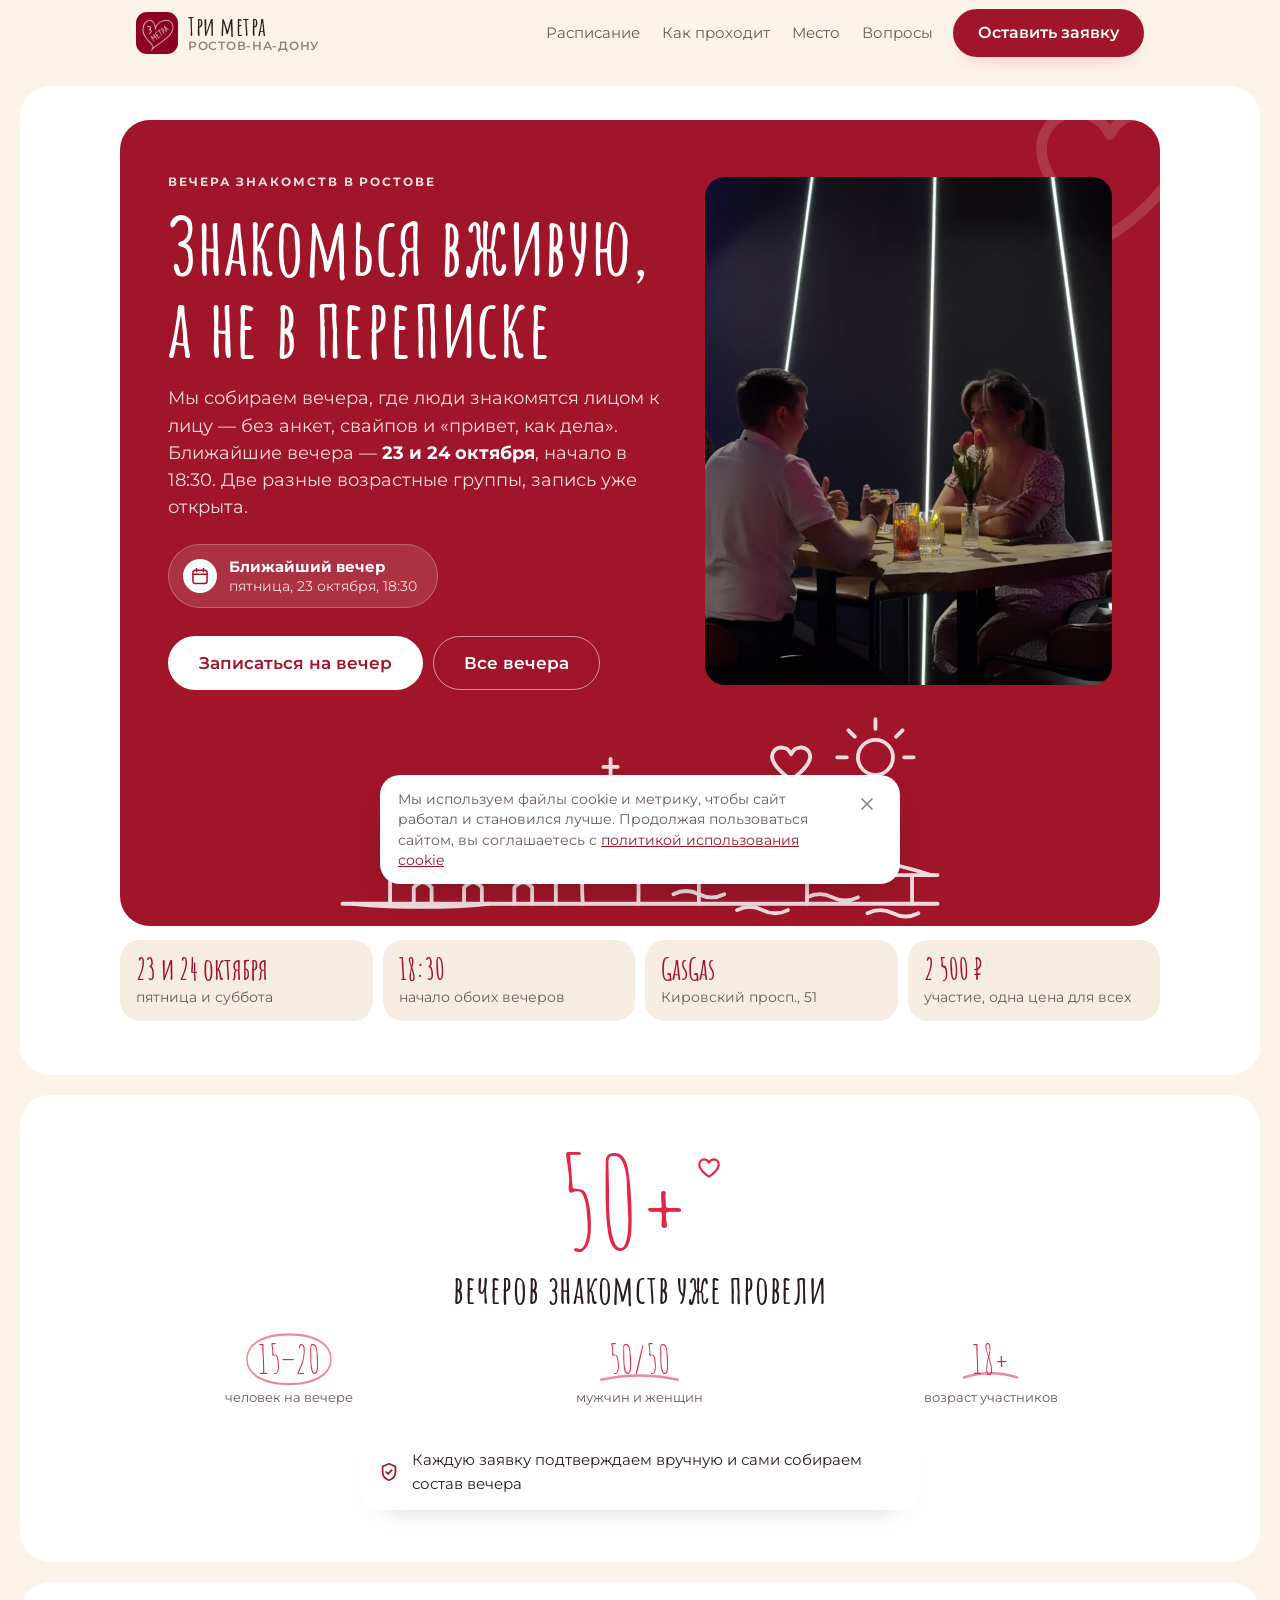
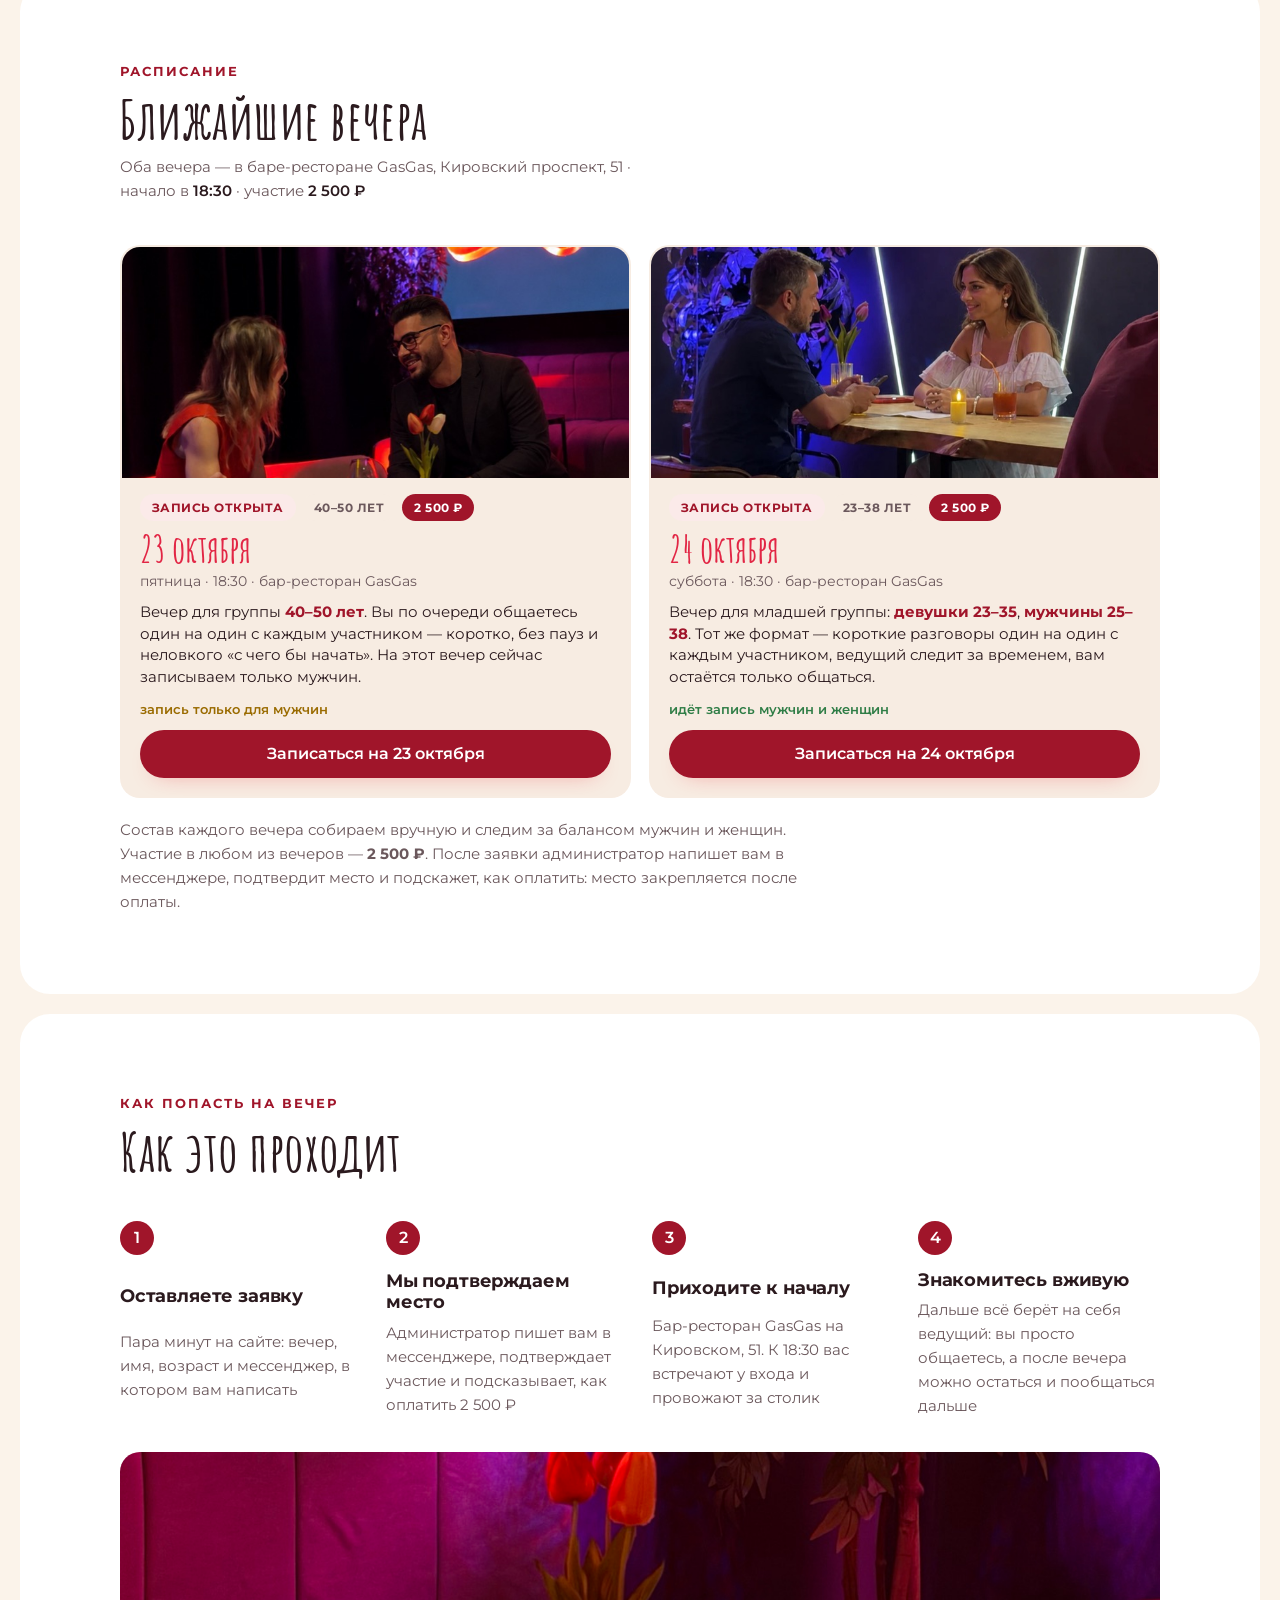
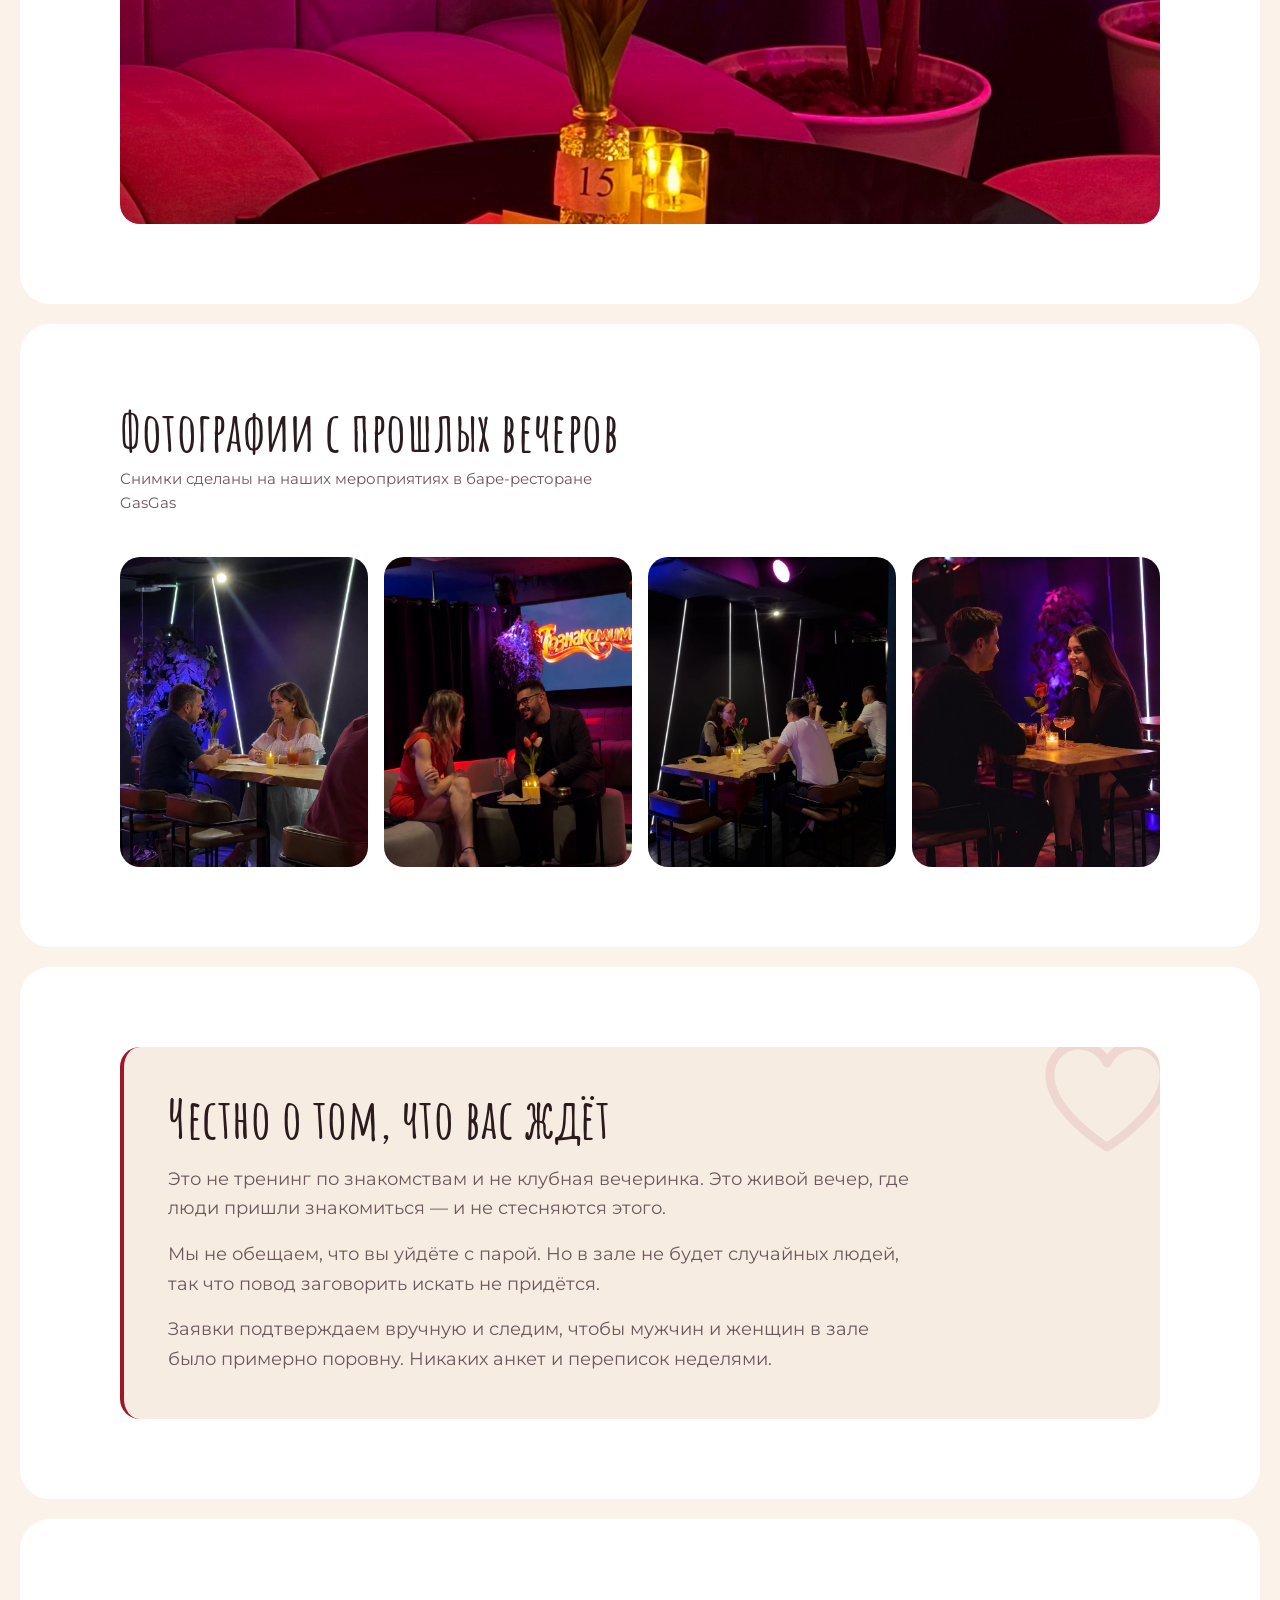
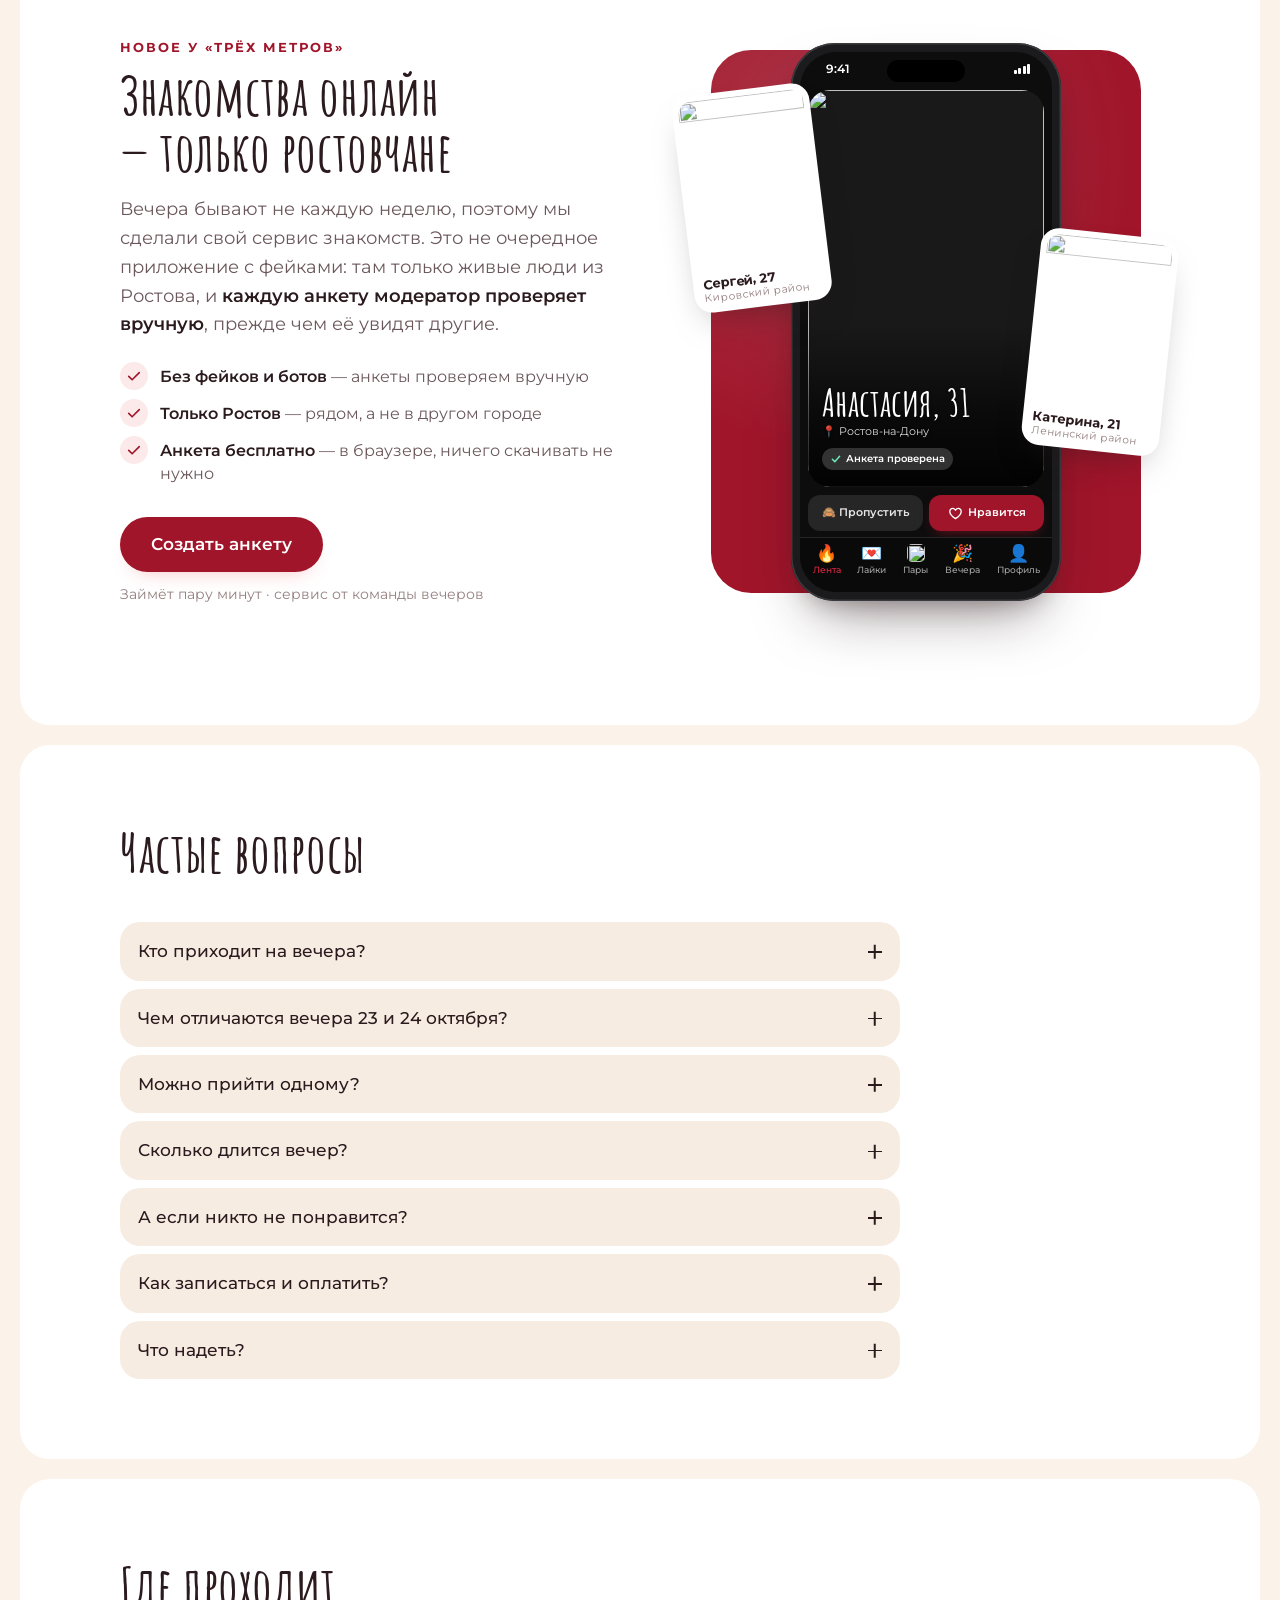
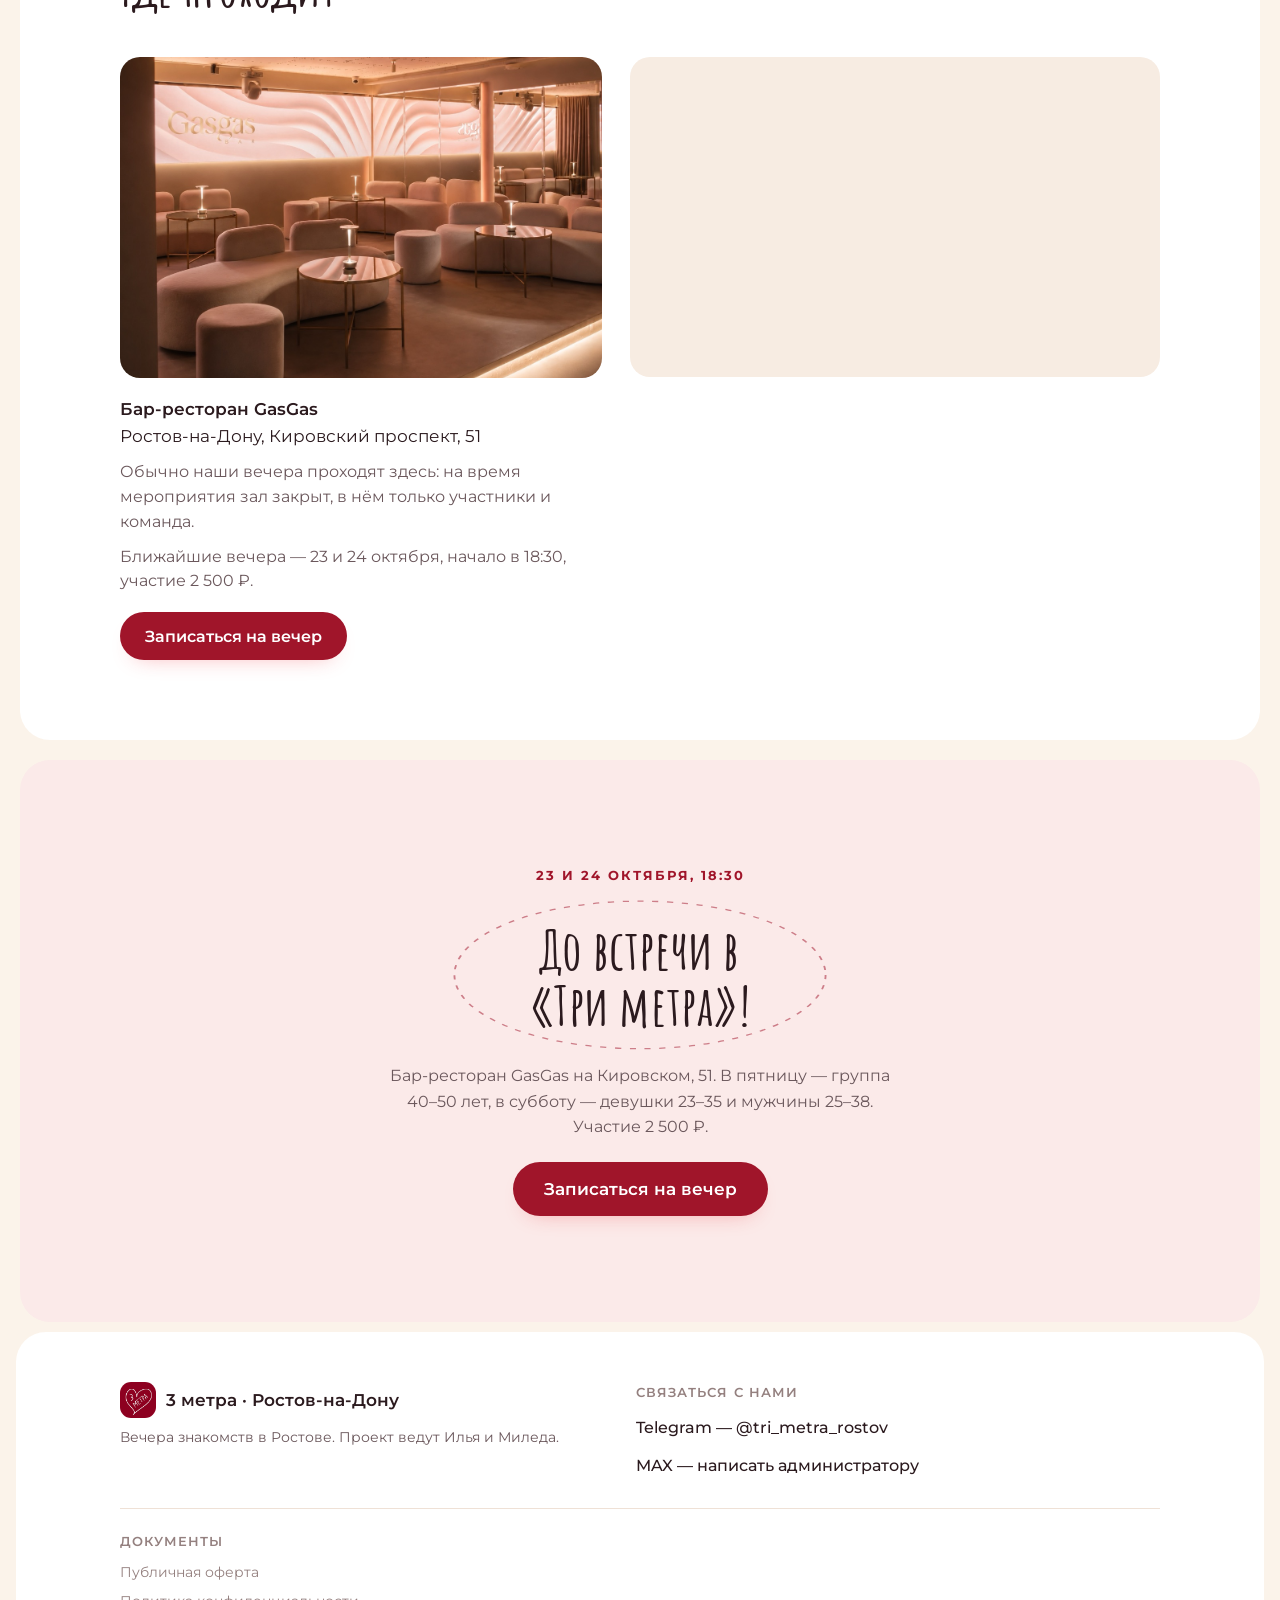
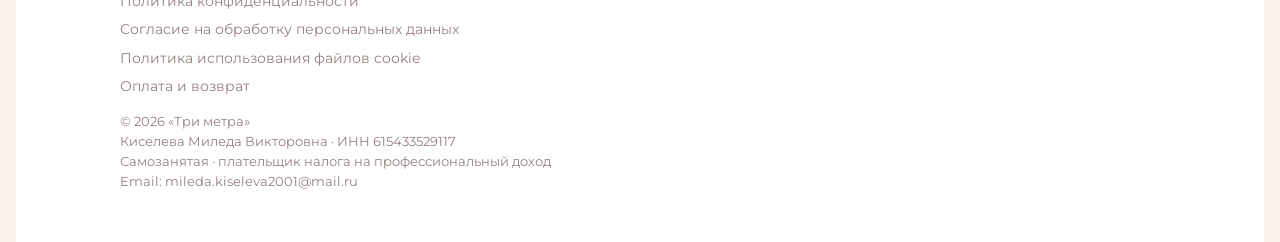
==== commit c757222b: "Два вечера в октябре: 23-го группа 40–50, 24-го 23–35 и 25–38 В расписании снова две карточки вместо" ====
--- a/index.html
+++ b/index.html
@@ -16,17 +16,27 @@
   <!-- /Yandex.Metrika counter -->
   <meta name="viewport" content="width=device-width, initial-scale=1">
   <title>Быстрые свидания в Ростове-на-Дону — вечера знакомств «3 метра»</title>
-  <meta name="description" content="Вечера знакомств вживую в Ростове-на-Дону, бар-ресторан GasGas. В начале октября — вечер для группы 35+, идёт предзапись мужчин. Участие 2500 ₽">
+  <meta name="description" content="Вечера знакомств вживую в Ростове-на-Дону, бар-ресторан GasGas. 23 октября — группа 40–50 лет, 24 октября — 23–35 и 25–38. Начало в 18:30, участие 2500 ₽">
   <meta property="og:title" content="Быстрые свидания в Ростове-на-Дону — вечера знакомств «3 метра»">
-  <meta property="og:description" content="Начало октября — вечер знакомств для группы 35+ в баре-ресторане GasGas. Сейчас идёт предзапись мужчин, участие 2500 ₽">
+  <meta property="og:description" content="23 октября — вечер для группы 40–50 лет, 24 октября — девушки 23–35 и мужчины 25–38. Начало в 18:30, бар-ресторан GasGas, участие 2500 ₽">
   <meta property="og:type" content="website">
   <meta property="og:image" content="media/gallery-guests.jpg">
   <link rel="icon" type="image/png" href="media/favicon.png">
+  <script type="application/ld+json">
+  {
+    "@context": "https://schema.org",
+    "@type": "ItemList",
+    "itemListElement": [
+      {"@type": "Event", "name": "Вечер знакомств «3 метра» — группа 40–50 лет", "startDate": "2026-10-23T18:30:00+03:00", "eventAttendanceMode": "https://schema.org/OfflineEventAttendanceMode", "location": {"@type": "Place", "name": "Бар-ресторан GasGas", "address": "Кировский просп., 51, Ростов-на-Дону"}, "offers": {"@type": "Offer", "price": "2500", "priceCurrency": "RUB"}},
+      {"@type": "Event", "name": "Вечер знакомств «3 метра» — девушки 23–35, мужчины 25–38", "startDate": "2026-10-24T18:30:00+03:00", "eventAttendanceMode": "https://schema.org/OfflineEventAttendanceMode", "location": {"@type": "Place", "name": "Бар-ресторан GasGas", "address": "Кировский просп., 51, Ростов-на-Дону"}, "offers": {"@type": "Offer", "price": "2500", "priceCurrency": "RUB"}}
+    ]
+  }
+  </script>
   <script>document.documentElement.classList.add('js');</script>
   <link rel="preconnect" href="https://fonts.googleapis.com">
   <link rel="preconnect" href="https://fonts.gstatic.com" crossorigin>
   <link href="https://fonts.googleapis.com/css2?family=Amatic+SC:wght@400;700&family=Montserrat:wght@400;500;600;700&display=swap" rel="stylesheet">
-  <link rel="stylesheet" href="styles.css?v=20260930a">
+  <link rel="stylesheet" href="styles.css?v=20261011a">
 </head>
 <body>
 <!-- Top.Mail.Ru counter -->
@@ -82,8 +92,8 @@
             <h1>Знакомься вживую, а не в переписке</h1>
             <p class="hero__lead">
               Мы собираем вечера, где люди знакомятся лицом к лицу — без анкет,
-              свайпов и «привет, как дела». Ближайший вечер — <b>в начале октября</b>,
-              группа 35+. Сейчас идёт предзапись, и мы собираем мужскую половину.
+              свайпов и «привет, как дела». Ближайшие вечера — <b>23 и 24 октября</b>,
+              начало в 18:30. Две разные возрастные группы, запись уже открыта.
             </p>
 
             <a class="hero__next" href="#dates">
@@ -92,13 +102,13 @@
               </span>
               <span class="hero__next-text">
                 <b>Ближайший вечер</b>
-                <span>начало октября, дату уточняем</span>
+                <span>пятница, 23 октября, 18:30</span>
               </span>
             </a>
 
             <div class="hero__actions">
-              <button class="btn btn--primary btn--lg" type="button" data-open-booking data-event="oct35m">Оставить предзапись</button>
-              <a class="btn btn--outline btn--lg" href="#dates">Подробности вечера</a>
+              <button class="btn btn--primary btn--lg" type="button" data-open-booking data-event="oct23">Записаться на вечер</button>
+              <a class="btn btn--outline btn--lg" href="#dates">Все вечера</a>
             </div>
 
           </div>
@@ -145,8 +155,8 @@
       </div>
 
       <ul class="hero__facts">
-        <li><b>Начало октября</b><span>дату уточняем</span></li>
-        <li><b>35+</b><span>группа ближайшего вечера</span></li>
+        <li><b>23 и 24 октября</b><span>пятница и суббота</span></li>
+        <li><b>18:30</b><span>начало обоих вечеров</span></li>
         <li><b>GasGas</b><span>Кировский просп., 51</span></li>
         <li><b>2 500 ₽</b><span>участие, одна цена для всех</span></li>
       </ul>
@@ -190,34 +200,51 @@
     <div class="container">
       <header class="section-head">
         <p class="eyebrow">Расписание</p>
-        <h2 id="dates-title">Ближайший вечер</h2>
-        <p class="section-head__sub">Бар-ресторан GasGas, Кировский проспект, 51 · участие <b>2 500 ₽</b></p>
+        <h2 id="dates-title">Ближайшие вечера</h2>
+        <p class="section-head__sub">Оба вечера — в баре-ресторане GasGas, Кировский проспект, 51 · начало в <b>18:30</b> · участие <b>2 500 ₽</b></p>
       </header>
 
-      <div class="dates__grid dates__grid--single">
-
-        <article class="event event--preorder">
+      <div class="dates__grid">
+
+        <article class="event">
           <figure class="event__photo">
             <img src="media/gallery-evening.jpg" width="738" height="1600" loading="lazy" decoding="async"
                  alt="Участники вечера знакомств общаются в лаунж-зоне бара-ресторана">
           </figure>
           <div class="event__body">
-            <p class="event__tag"><span class="badge badge--preorder">предзапись</span><span class="badge badge--soft">35+</span><span class="badge badge--price">2 500 ₽</span></p>
-            <p class="event__date"><b>Начало октября</b><span>дату уточняем · вечер · <span class="u-nowrap">бар-ресторан GasGas</span></span></p>
-            <p class="event__about">Вечер знакомств для тех, кому 35+. Точную дату и время пока
-              согласовываем — объявим их первыми тем, кто оставил предзапись. Сейчас собираем
-              <b>мужскую половину группы</b>.</p>
-            <p class="event__status"><span class="event__status-line event__status-line--ask">предзапись только для мужчин</span></p>
-            <button class="btn btn--primary event__btn" type="button" data-open-booking data-event="oct35m" aria-label="Оставить предзапись на вечер 35+">Оставить предзапись</button>
+            <p class="event__tag"><span class="badge badge--classic">запись открыта</span><span class="badge badge--soft">40–50 лет</span><span class="badge badge--price">2 500 ₽</span></p>
+            <p class="event__date"><b>23 октября</b><span>пятница · 18:30 · <span class="u-nowrap">бар-ресторан GasGas</span></span></p>
+            <p class="event__about">Вечер для группы <b>40–50 лет</b>. Вы по очереди общаетесь один на один
+              с каждым участником — коротко, без пауз и неловкого «с чего бы начать». На этот вечер
+              сейчас записываем только мужчин.</p>
+            <p class="event__status"><span class="event__status-line event__status-line--ask">запись только для мужчин</span></p>
+            <button class="btn btn--primary event__btn" type="button" data-open-booking data-event="oct23" aria-label="Записаться на вечер 23 октября">Записаться на 23 октября</button>
           </div>
         </article>
 
+        <article class="event">
+          <figure class="event__photo event__photo--date">
+            <img src="media/gallery-date-white.jpg" width="800" height="1427" loading="lazy" decoding="async"
+                 alt="Мужчина и женщина знакомятся за столиком на вечере">
+          </figure>
+          <div class="event__body">
+            <p class="event__tag"><span class="badge badge--classic">запись открыта</span><span class="badge badge--soft">23–38 лет</span><span class="badge badge--price">2 500 ₽</span></p>
+            <p class="event__date"><b>24 октября</b><span>суббота · 18:30 · <span class="u-nowrap">бар-ресторан GasGas</span></span></p>
+            <p class="event__about">Вечер для младшей группы: <b>девушки 23–35</b>, <b>мужчины 25–38</b>.
+              Тот же формат — короткие разговоры один на один с каждым участником, ведущий следит
+              за временем, вам остаётся только общаться.</p>
+            <p class="event__status"><span class="event__status-line event__status-line--open">идёт запись мужчин и женщин</span></p>
+            <button class="btn btn--primary event__btn" type="button" data-open-booking data-event="oct24" aria-label="Записаться на вечер 24 октября">Записаться на 24 октября</button>
+          </div>
+        </article>
+
       </div>
 
       <p class="dates__note">
-        Состав вечера собираем вручную и следим за балансом мужчин и женщин.
-        Участие — <b>2 500 ₽</b>. Как только дата определится, мы напишем вам, спросим,
-        в силе ли участие, и подскажем, как оплатить: место закрепляется после оплаты.
+        Состав каждого вечера собираем вручную и следим за балансом мужчин и женщин.
+        Участие в любом из вечеров — <b>2 500 ₽</b>. После заявки администратор напишет вам
+        в мессенджере, подтвердит место и подскажет, как оплатить: место закрепляется
+        после оплаты.
       </p>
     </div>
   </section>
@@ -232,17 +259,17 @@
         <li>
           <span class="steps__num">1</span>
           <h3>Оставляете заявку</h3>
-          <p>Пара минут на сайте: имя, возраст и мессенджер, в котором вам написать</p>
+          <p>Пара минут на сайте: вечер, имя, возраст и мессенджер, в котором вам написать</p>
         </li>
         <li>
           <span class="steps__num">2</span>
           <h3>Мы подтверждаем место</h3>
-          <p>Как только дата определится, администратор пишет вам, подтверждает участие и подсказывает, как оплатить 2 500 ₽</p>
+          <p>Администратор пишет вам в мессенджере, подтверждает участие и подсказывает, как оплатить 2 500 ₽</p>
         </li>
         <li>
           <span class="steps__num">3</span>
           <h3>Приходите к началу</h3>
-          <p>Бар-ресторан GasGas на Кировском, 51. Вас встречают у входа и провожают за столик</p>
+          <p>Бар-ресторан GasGas на Кировском, 51. К 18:30 вас встречают у входа и провожают за столик</p>
         </li>
         <li>
           <span class="steps__num">4</span>
@@ -408,11 +435,11 @@
       <div class="faq__list">
         <details>
           <summary>Кто приходит на вечера?<span class="faq__icon" aria-hidden="true"></span></summary>
-          <p>Взрослые люди, которые пришли знакомиться вживую, а не переписываться. Группы собираем по возрасту — ближайший вечер в начале октября будет для тех, кому 35+. Каждую заявку подтверждаем вручную и следим, чтобы мужчин и женщин было поровну.</p>
+          <p>Взрослые люди, которые пришли знакомиться вживую, а не переписываться. Группы собираем по возрасту: 23 октября — вечер для 40–50 лет, 24 октября — для девушек 23–35 и мужчин 25–38. Каждую заявку подтверждаем вручную и следим, чтобы мужчин и женщин было поровну.</p>
         </details>
         <details>
-          <summary>Что такое предзапись на вечер 35+?<span class="faq__icon" aria-hidden="true"></span></summary>
-          <p>Дата этого вечера ещё согласовывается — известно только, что он пройдёт в начале октября, вечером, в баре-ресторане GasGas. Мы объявим дату вам первыми и спросим, в силе ли участие. Сейчас в этой группе собираем мужскую половину.</p>
+          <summary>Чем отличаются вечера 23 и 24 октября?<span class="faq__icon" aria-hidden="true"></span></summary>
+          <p>Только возрастом группы. 23 октября собираем тех, кому 40–50, и в эту группу сейчас записываем только мужчин. 24 октября — младшая группа: девушки 23–35 и мужчины 25–38, там открыта запись для всех. Формат, место, время и цена у вечеров одинаковые.</p>
         </details>
         <details>
           <summary>Можно прийти одному?<span class="faq__icon" aria-hidden="true"></span></summary>
@@ -420,7 +447,7 @@
         </details>
         <details>
           <summary>Сколько длится вечер?<span class="faq__icon" aria-hidden="true"></span></summary>
-          <p>Около двух часов. После окончания можно остаться и пообщаться дальше.</p>
+          <p>Около двух часов: начинаем в 18:30. После окончания можно остаться и пообщаться дальше.</p>
         </details>
         <details>
           <summary>А если никто не понравится?<span class="faq__icon" aria-hidden="true"></span></summary>
@@ -428,7 +455,7 @@
         </details>
         <details>
           <summary>Как записаться и оплатить?<span class="faq__icon" aria-hidden="true"></span></summary>
-          <p>Оставьте заявку на сайте. Администратор напишет вам в мессенджере, подтвердит место и подскажет, как оплатить участие — 2 500 ₽. Место закрепляется после оплаты.</p>
+          <p>Оставьте заявку на сайте и выберите вечер. Администратор напишет вам в мессенджере, подтвердит место и подскажет, как оплатить участие — 2 500 ₽ за любой из вечеров. Место закрепляется после оплаты.</p>
         </details>
         <details>
           <summary>Что надеть?<span class="faq__icon" aria-hidden="true"></span></summary>
@@ -451,8 +478,8 @@
           </figure>
           <p class="place__address"><b>Бар-ресторан GasGas</b><br>Ростов-на-Дону, Кировский проспект, 51</p>
           <p>Обычно наши вечера проходят здесь: на время мероприятия зал закрыт, в нём только участники и команда.</p>
-          <p>Ближайший вечер — в начале октября, участие 2 500 ₽. Точную дату объявим тем, кто оставил предзапись.</p>
-          <button class="btn btn--primary" type="button" data-open-booking data-event="oct35m">Оставить предзапись</button>
+          <p>Ближайшие вечера — 23 и 24 октября, начало в 18:30, участие 2 500 ₽.</p>
+          <button class="btn btn--primary" type="button" data-open-booking data-event="oct23">Записаться на вечер</button>
         </div>
         <div class="place__map-wrap">
           <iframe class="place__map"
@@ -465,16 +492,16 @@
 
   <section class="section final">
     <div class="container final__inner">
-      <p class="eyebrow">Начало октября</p>
+      <p class="eyebrow">23 и 24 октября, 18:30</p>
       <div class="final__title">
         <svg class="final__ring" viewBox="0 0 312 190" fill="none" preserveAspectRatio="none" aria-hidden="true">
           <ellipse cx="156" cy="92" rx="150" ry="86" fill="none" stroke="currentColor" stroke-width="1.5" stroke-dasharray="5 7" opacity="0.5"/>
         </svg>
         <h2>До встречи в «Три метра»!</h2>
       </div>
-      <p class="final__text">Бар-ресторан GasGas на Кировском, 51 — вечер для группы 35+,
-         участие 2 500 ₽. Дату объявим первыми тем, кто оставил предзапись.</p>
-      <button class="btn btn--primary btn--lg" type="button" data-open-booking data-event="oct35m">Оставить предзапись</button>
+      <p class="final__text">Бар-ресторан GasGas на Кировском, 51. В пятницу — группа 40–50 лет,
+         в субботу — девушки 23–35 и мужчины 25–38. Участие 2 500 ₽.</p>
+      <button class="btn btn--primary btn--lg" type="button" data-open-booking data-event="oct23">Записаться на вечер</button>
     </div>
   </section>
 
@@ -482,10 +509,10 @@
 
 <div class="sticky-cta" id="sticky-cta">
   <div class="sticky-cta__info">
-    <b>Начало октября</b>
-    <span>группа 35+ · 2 500 ₽</span>
+    <b>23 и 24 октября, 18:30</b>
+    <span>две группы · 2 500 ₽</span>
   </div>
-  <button class="btn btn--primary" type="button" data-open-booking data-event="oct35m">Предзапись</button>
+  <button class="btn btn--primary" type="button" data-open-booking data-event="oct23">Записаться</button>
 </div>
 
 <div class="cookie-note" id="cookie-note" role="region" aria-label="Уведомление об использовании cookie" hidden>
@@ -545,8 +572,8 @@
     </button>
 
     <form class="booking" id="booking-form" novalidate>
-      <h2 id="booking-title">Предзапись на вечер</h2>
-      <p class="booking__sub">Ближайший вечер — в начале октября, группа 35+, точную дату ещё согласовываем. Оставьте предзапись: как только дата определится, администратор напишет вам первым, подтвердит место и подскажет, как оплатить участие — <b>2 500 ₽</b>.</p>
+      <h2 id="booking-title">Запись на вечер</h2>
+      <p class="booking__sub">Выберите вечер и оставьте заявку. Участие — <b>2 500 ₽</b>: администратор напишет вам в мессенджере, подтвердит место и подскажет, как оплатить. Место закрепляется после оплаты.</p>
 
       <!-- Honeypot: люди это поле не видят и не заполняют -->
       <input type="text" name="website" class="booking__hp" tabindex="-1" autocomplete="off" aria-hidden="true">
@@ -556,9 +583,14 @@
         <legend>Вечер</legend>
         <div class="booking__events" id="booking-events">
           <label class="event-option">
-            <input type="radio" name="event" value="oct35m" checked>
-            <span class="event-option__date">начало октября — предзапись</span>
-            <span class="event-option__group">35+, сейчас записываем мужчин · дату уточняем · 2 500 ₽</span>
+            <input type="radio" name="event" value="oct23" checked>
+            <span class="event-option__date">пт, 23 октября, 18:30</span>
+            <span class="event-option__group">40–50 лет, сейчас записываем мужчин · 2 500 ₽</span>
+          </label>
+          <label class="event-option">
+            <input type="radio" name="event" value="oct24">
+            <span class="event-option__date">сб, 24 октября, 18:30</span>
+            <span class="event-option__group">девушки 23–35, мужчины 25–38 · 2 500 ₽</span>
           </label>
         </div>
         <p class="booking__error" data-error-for="event" hidden>Выберите вечер</p>
@@ -610,7 +642,7 @@
 
       <p class="booking__legal">Нажимая кнопку «Отправить заявку», я даю согласие на обработку моих персональных данных на условиях <a href="soglasie.html" target="_blank" rel="noopener">Согласия на обработку персональных данных</a>. С <a href="policy.html" target="_blank" rel="noopener">Политикой конфиденциальности</a> можно ознакомиться по ссылке.</p>
 
-      <p class="booking__fineprint">После отправки администратор напишет вам в мессенджере, как только определится дата вечера</p>
+      <p class="booking__fineprint">После отправки администратор напишет вам в мессенджере, подтвердит место и подскажет, как оплатить</p>
       <p class="booking__error" data-error-for="submit" hidden>Не удалось отправить заявку — попробуйте ещё раз</p>
       <button class="btn btn--primary btn--lg booking__submit" type="submit">Отправить заявку</button>
     </form>
@@ -622,11 +654,11 @@
       <h2>Заявка принята</h2>
       <p class="booking-done__summary" id="booking-summary"></p>
       <button class="btn btn--primary btn--lg" type="button" data-close-booking>Хорошо</button>
-      <p class="booking-done__hint">Спасибо! Как только дата вечера определится, администратор напишет вам в мессенджере по указанному контакту, подтвердит место и подскажет, как оплатить. Проверьте, что сообщения от новых контактов у вас не заблокированы.</p>
+      <p class="booking-done__hint">Спасибо! Администратор напишет вам в мессенджере по указанному контакту, подтвердит место и подскажет, как оплатить. Проверьте, что сообщения от новых контактов у вас не заблокированы.</p>
     </div>
   </div>
 </div>
 
-<script src="script.js?v=20260930a"></script>
+<script src="script.js?v=20261011a"></script>
 </body>
 </html>
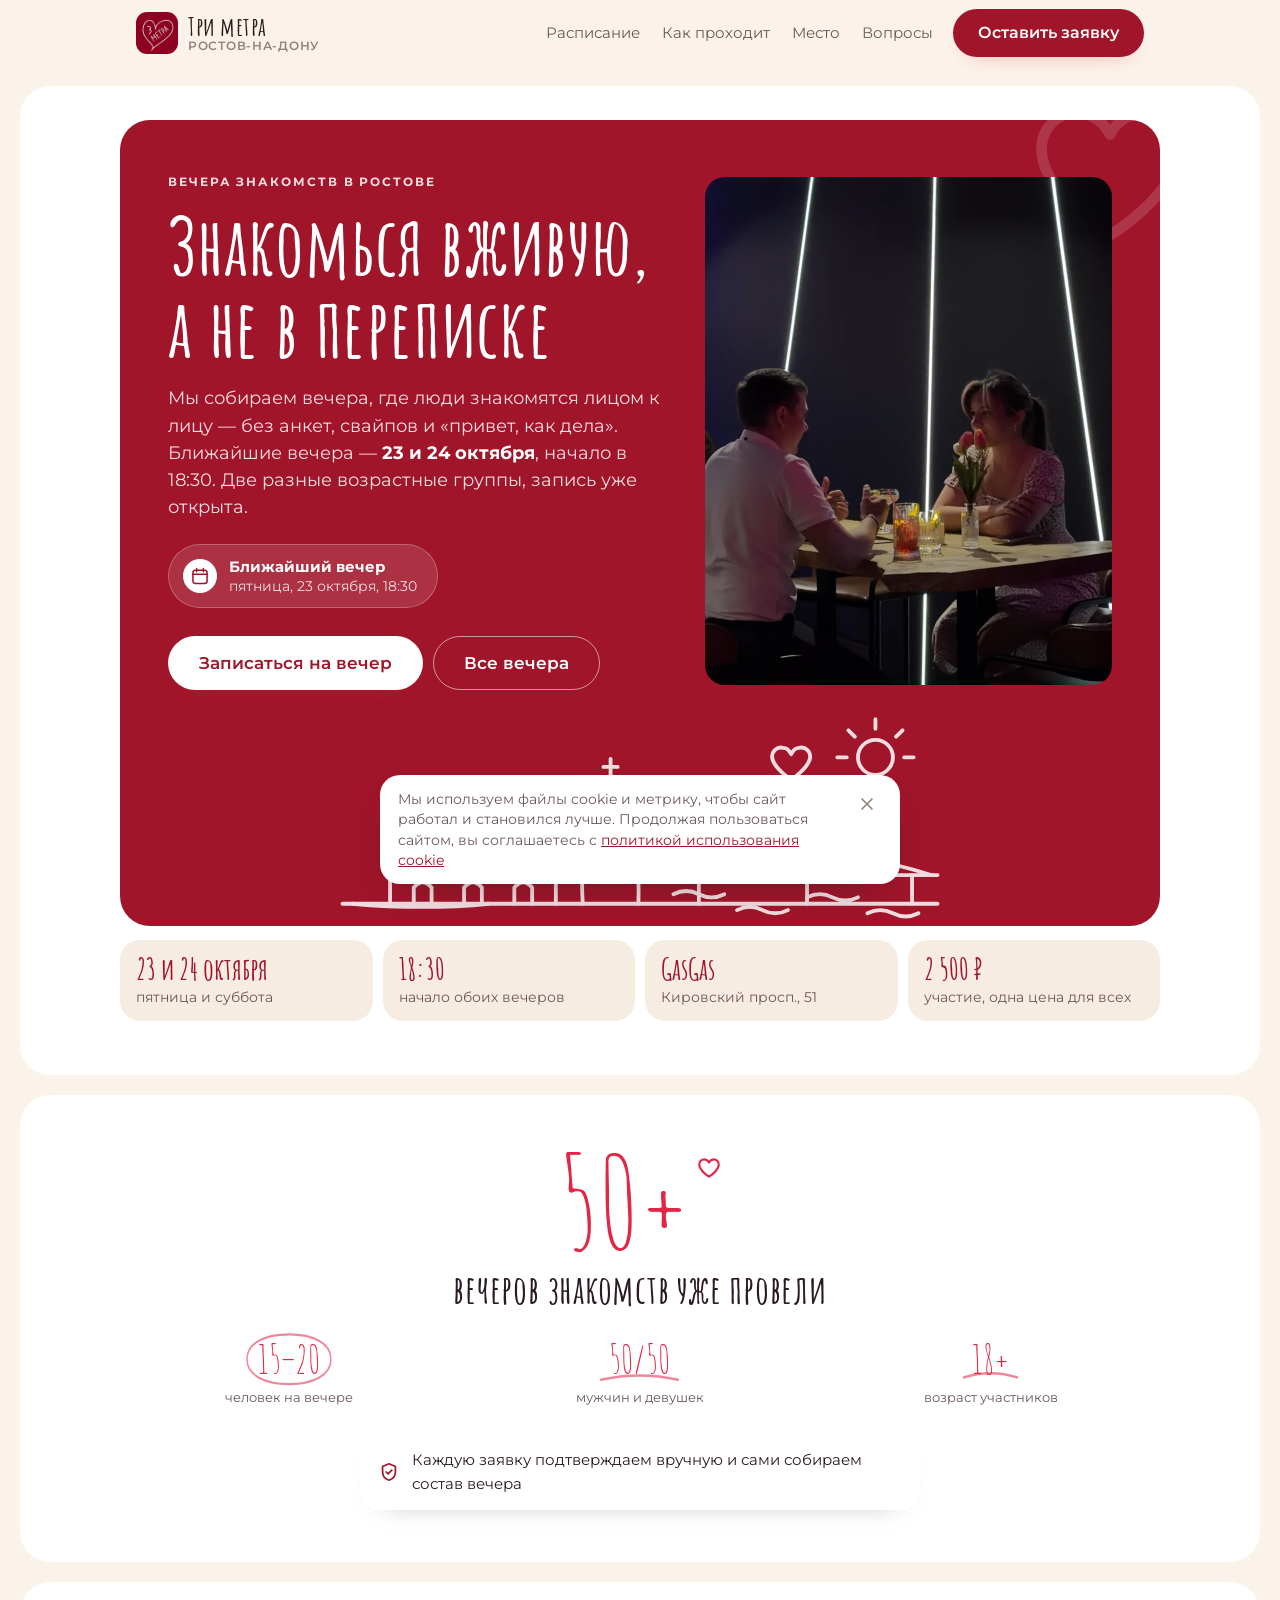
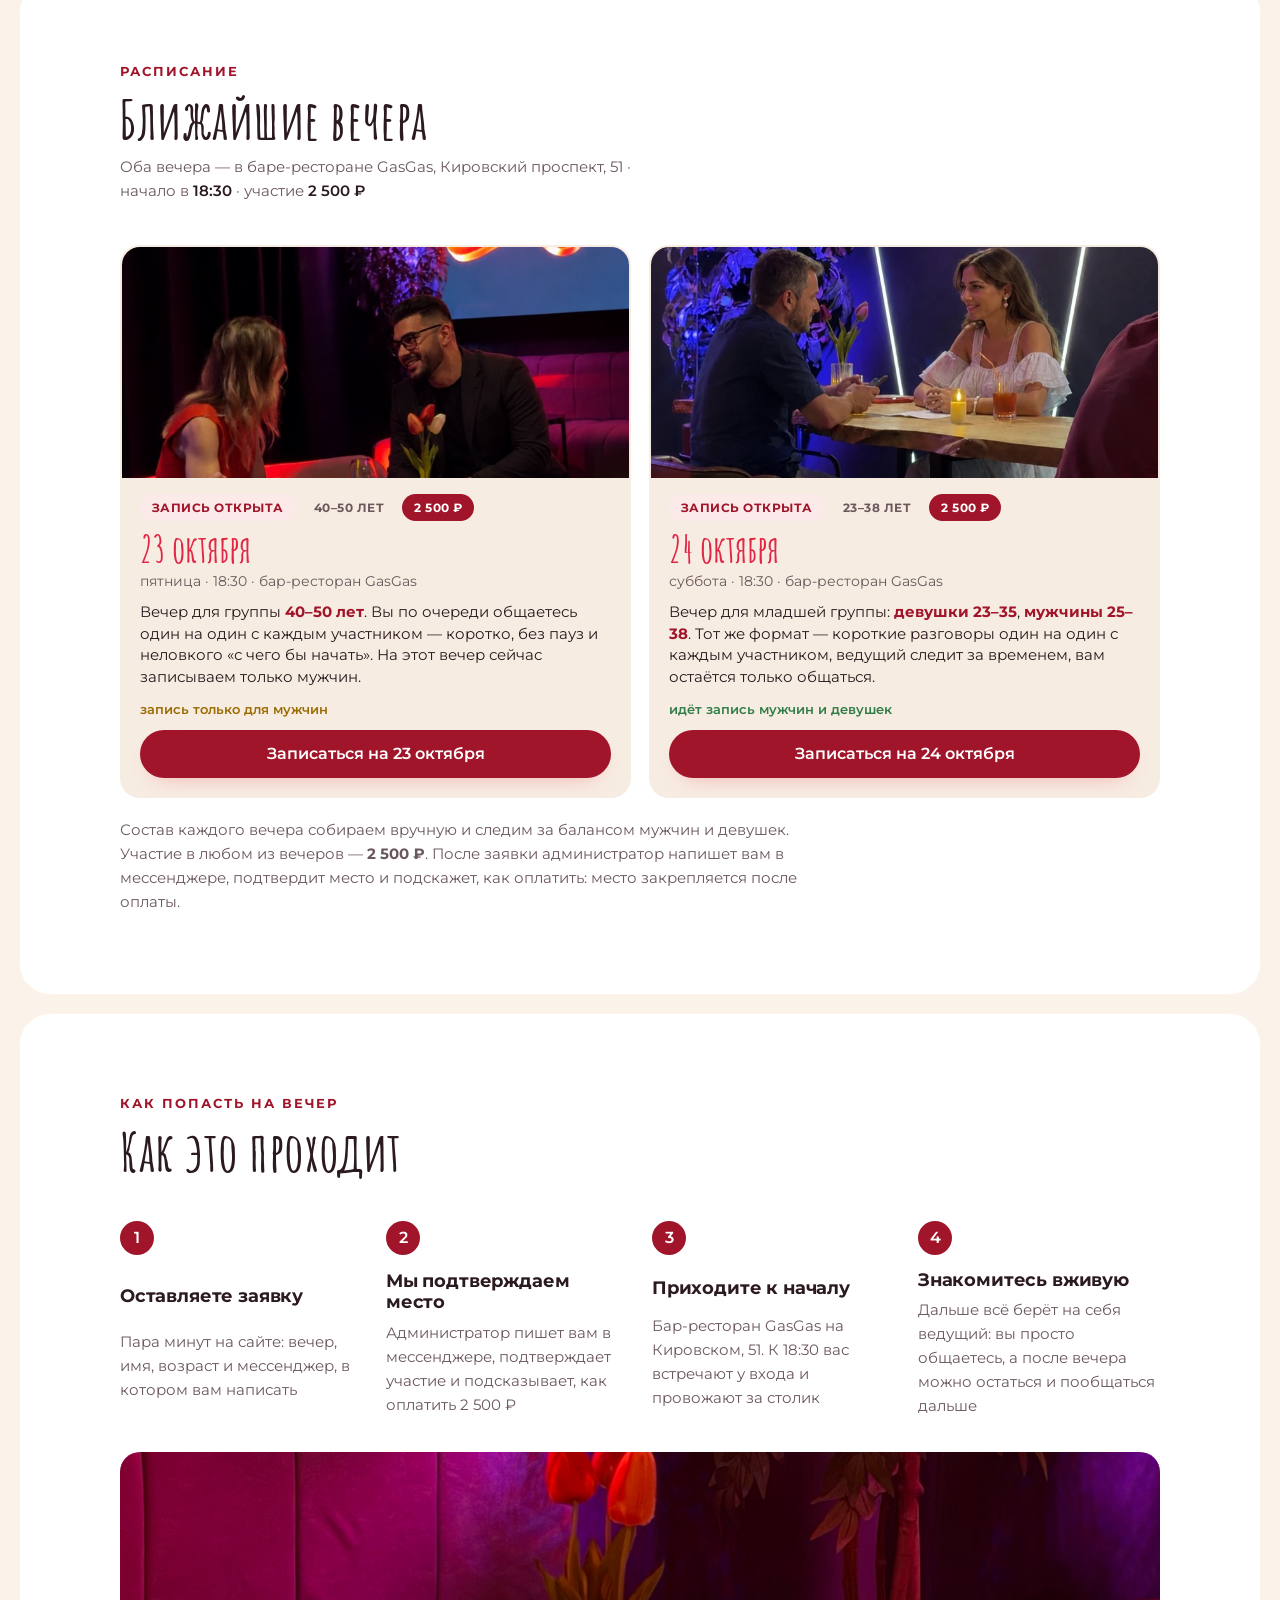
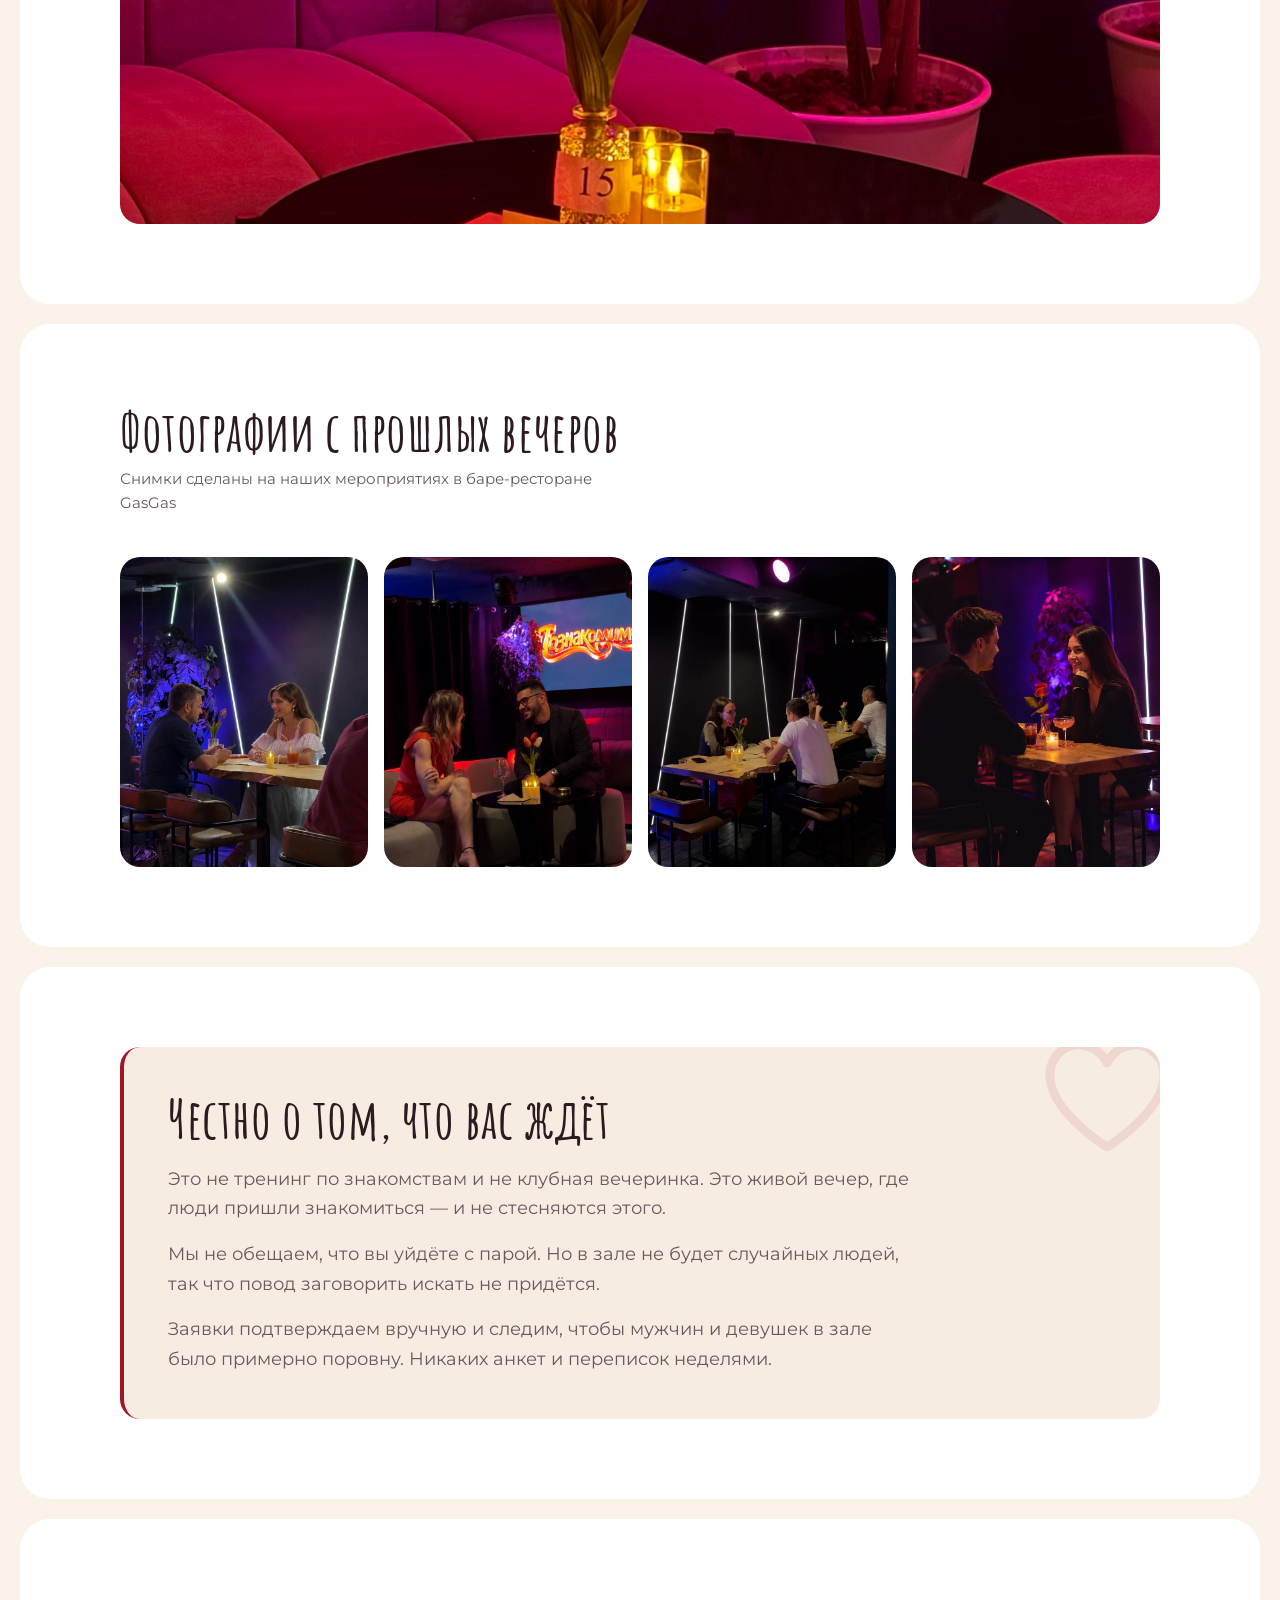
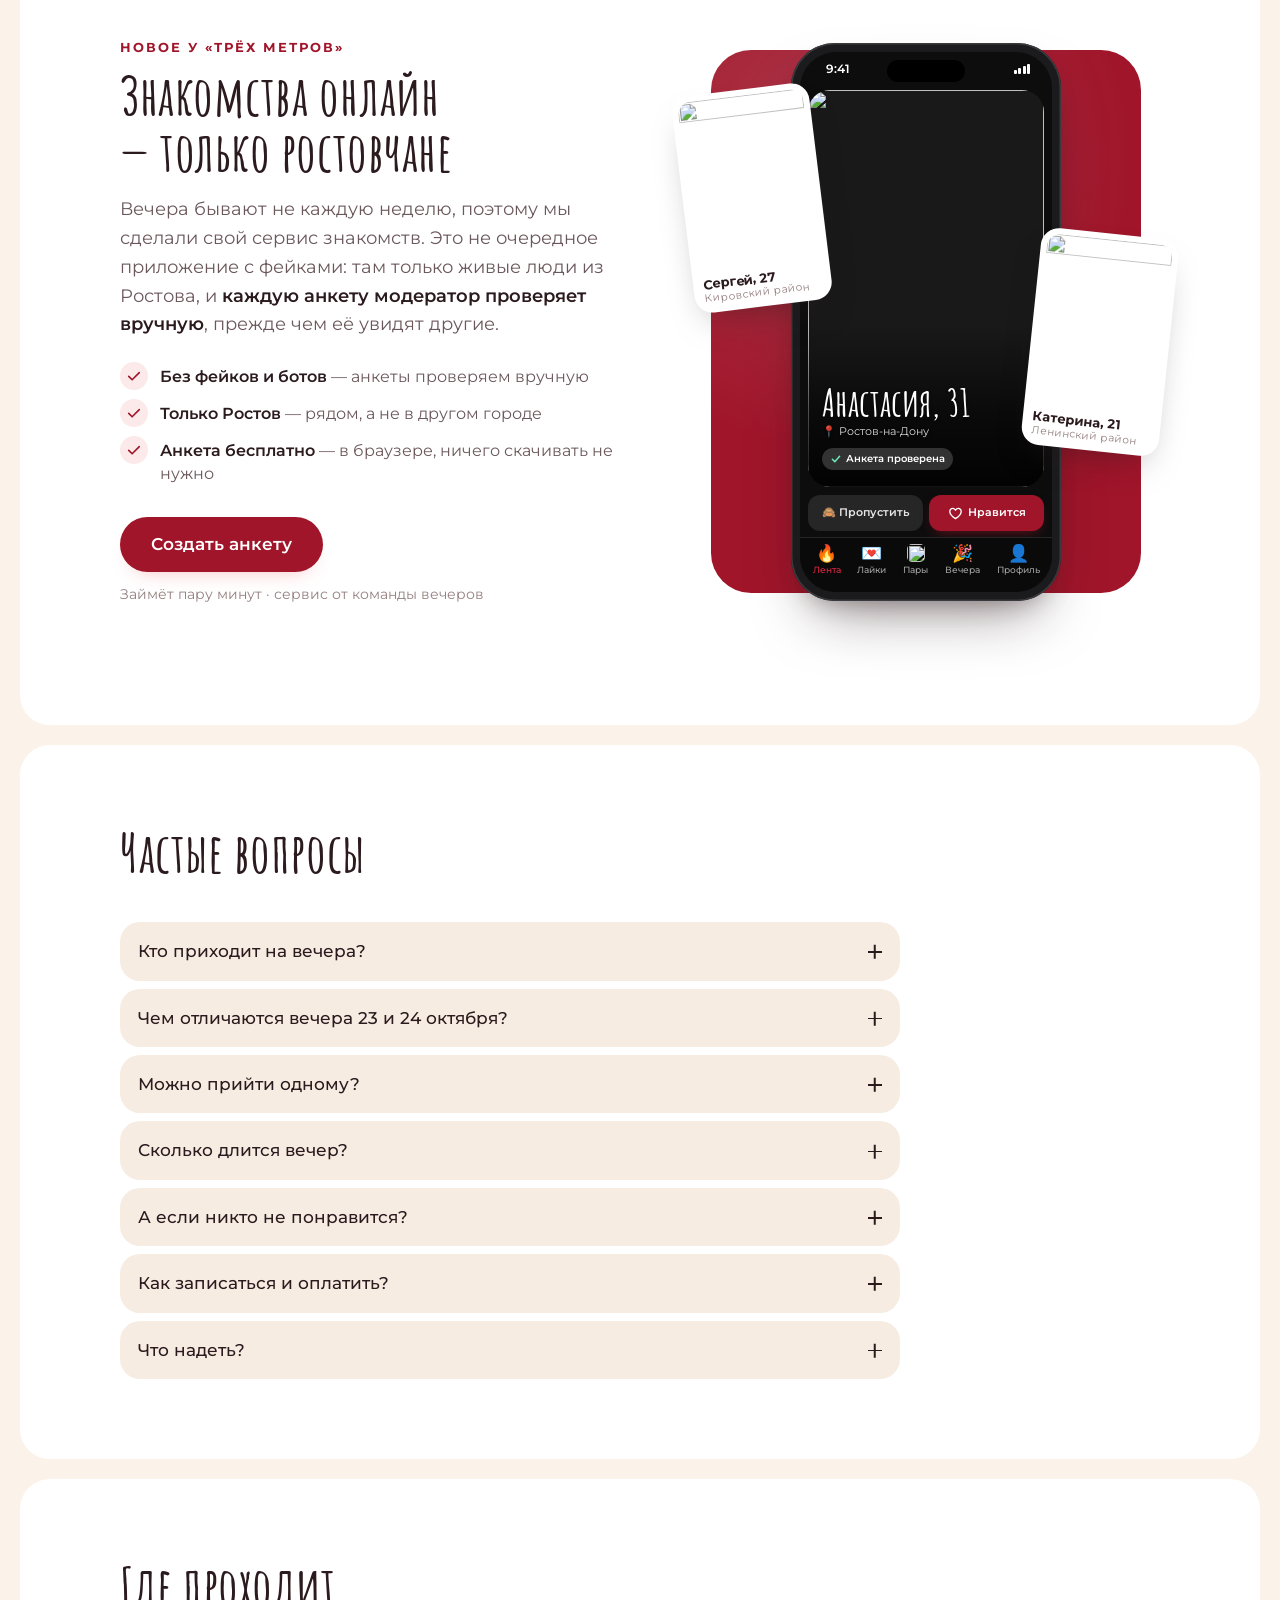
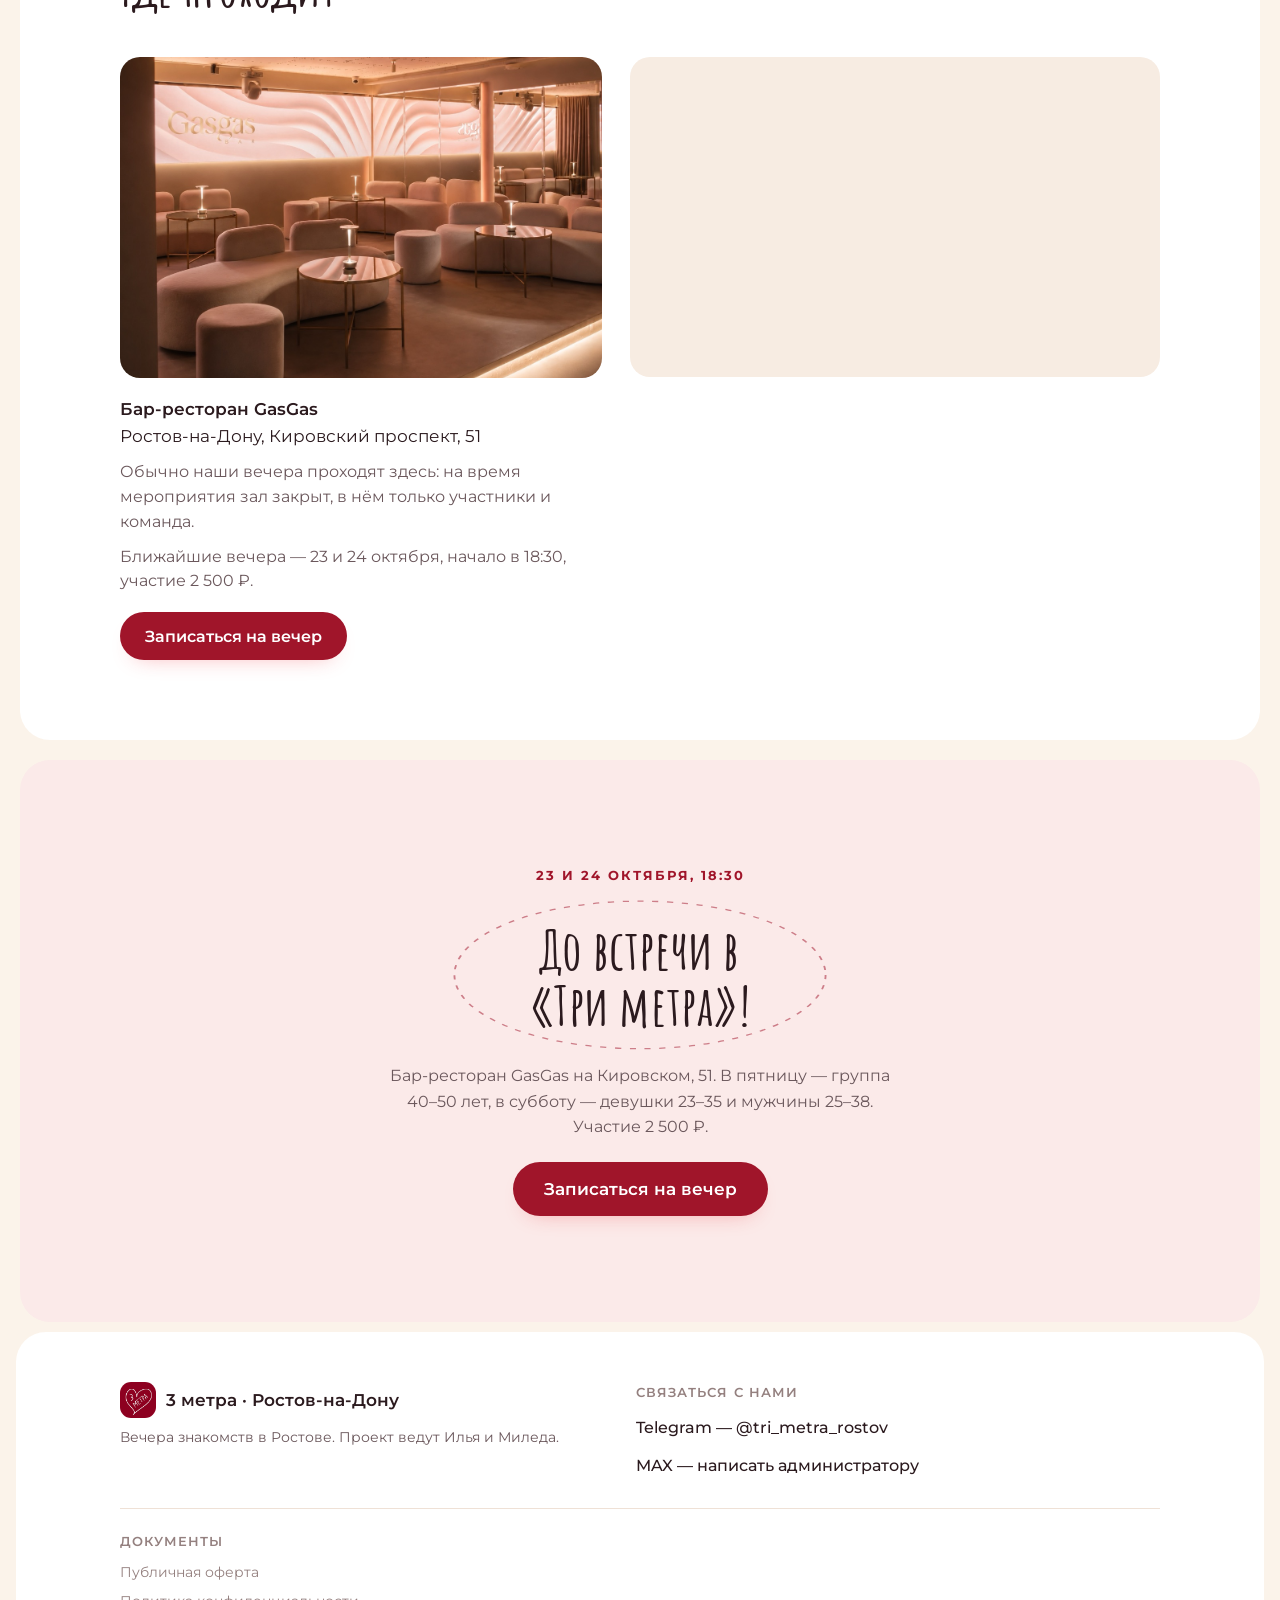
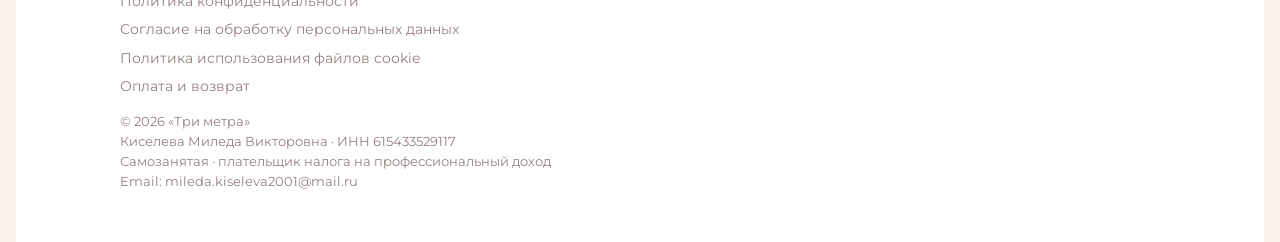
==== commit 81e8d37f: "Называть участниц офлайн-вечеров девушками" ====
--- a/index.html
+++ b/index.html
@@ -115,7 +115,7 @@
 
           <figure class="hero__photo hero__aside">
             <img src="media/gallery-guests.jpg" width="736" height="1600" fetchpriority="high" decoding="async"
-                 alt="Мужчина и женщина разговаривают за столиком с тюльпанами на вечере знакомств">
+                 alt="Мужчина и девушка разговаривают за столиком с тюльпанами на вечере знакомств">
           </figure>
         </div>
 
@@ -179,7 +179,7 @@
           <span class="stats__num">50/50
             <svg class="stats__mark" viewBox="0 0 120 54" fill="none" preserveAspectRatio="none" aria-hidden="true"><path d="M8 46Q60 38 112 46" stroke="currentColor" stroke-width="2.4" stroke-linecap="round"/></svg>
           </span>
-          <span class="stats__label">мужчин и женщин</span>
+          <span class="stats__label">мужчин и девушек</span>
         </li>
         <li>
           <span class="stats__num">18+
@@ -225,7 +225,7 @@
         <article class="event">
           <figure class="event__photo event__photo--date">
             <img src="media/gallery-date-white.jpg" width="800" height="1427" loading="lazy" decoding="async"
-                 alt="Мужчина и женщина знакомятся за столиком на вечере">
+                 alt="Мужчина и девушка знакомятся за столиком на вечере">
           </figure>
           <div class="event__body">
             <p class="event__tag"><span class="badge badge--classic">запись открыта</span><span class="badge badge--soft">23–38 лет</span><span class="badge badge--price">2 500 ₽</span></p>
@@ -233,7 +233,7 @@
             <p class="event__about">Вечер для младшей группы: <b>девушки 23–35</b>, <b>мужчины 25–38</b>.
               Тот же формат — короткие разговоры один на один с каждым участником, ведущий следит
               за временем, вам остаётся только общаться.</p>
-            <p class="event__status"><span class="event__status-line event__status-line--open">идёт запись мужчин и женщин</span></p>
+            <p class="event__status"><span class="event__status-line event__status-line--open">идёт запись мужчин и девушек</span></p>
             <button class="btn btn--primary event__btn" type="button" data-open-booking data-event="oct24" aria-label="Записаться на вечер 24 октября">Записаться на 24 октября</button>
           </div>
         </article>
@@ -241,7 +241,7 @@
       </div>
 
       <p class="dates__note">
-        Состав каждого вечера собираем вручную и следим за балансом мужчин и женщин.
+        Состав каждого вечера собираем вручную и следим за балансом мужчин и девушек.
         Участие в любом из вечеров — <b>2 500 ₽</b>. После заявки администратор напишет вам
         в мессенджере, подтвердит место и подскажет, как оплатить: место закрепляется
         после оплаты.
@@ -294,7 +294,7 @@
       <div class="photos__grid">
         <figure class="photo">
           <img src="media/gallery-date-white.jpg" width="800" height="1427" loading="lazy" decoding="async"
-               alt="Мужчина и женщина разговаривают за столиком с тюльпанами на вечере знакомств">
+               alt="Мужчина и девушка разговаривают за столиком с тюльпанами на вечере знакомств">
         </figure>
         <figure class="photo">
           <img src="media/gallery-evening.jpg" width="738" height="1600" loading="lazy" decoding="async"
@@ -322,7 +322,7 @@
            где люди пришли знакомиться — и не стесняются этого.</p>
         <p>Мы не обещаем, что вы уйдёте с парой. Но в зале не будет случайных людей,
            так что повод заговорить искать не придётся.</p>
-        <p>Заявки подтверждаем вручную и следим, чтобы мужчин и женщин в зале было
+        <p>Заявки подтверждаем вручную и следим, чтобы мужчин и девушек в зале было
            примерно поровну. Никаких анкет и переписок неделями.</p>
       </div>
     </div>
@@ -435,7 +435,7 @@
       <div class="faq__list">
         <details>
           <summary>Кто приходит на вечера?<span class="faq__icon" aria-hidden="true"></span></summary>
-          <p>Взрослые люди, которые пришли знакомиться вживую, а не переписываться. Группы собираем по возрасту: 23 октября — вечер для 40–50 лет, 24 октября — для девушек 23–35 и мужчин 25–38. Каждую заявку подтверждаем вручную и следим, чтобы мужчин и женщин было поровну.</p>
+          <p>Взрослые люди, которые пришли знакомиться вживую, а не переписываться. Группы собираем по возрасту: 23 октября — вечер для 40–50 лет, 24 октября — для девушек 23–35 и мужчин 25–38. Каждую заявку подтверждаем вручную и следим, чтобы мужчин и девушек было поровну.</p>
         </details>
         <details>
           <summary>Чем отличаются вечера 23 и 24 октября?<span class="faq__icon" aria-hidden="true"></span></summary>
@@ -600,7 +600,7 @@
         <legend>Кто записывается</legend>
         <div class="booking__methods" role="radiogroup">
           <label class="method-option"><input type="radio" name="gender" value="m" checked><span>Мужчина</span></label>
-          <label class="method-option"><input type="radio" name="gender" value="f"><span>Женщина</span></label>
+          <label class="method-option"><input type="radio" name="gender" value="f"><span>Девушка</span></label>
         </div>
       </fieldset>
 
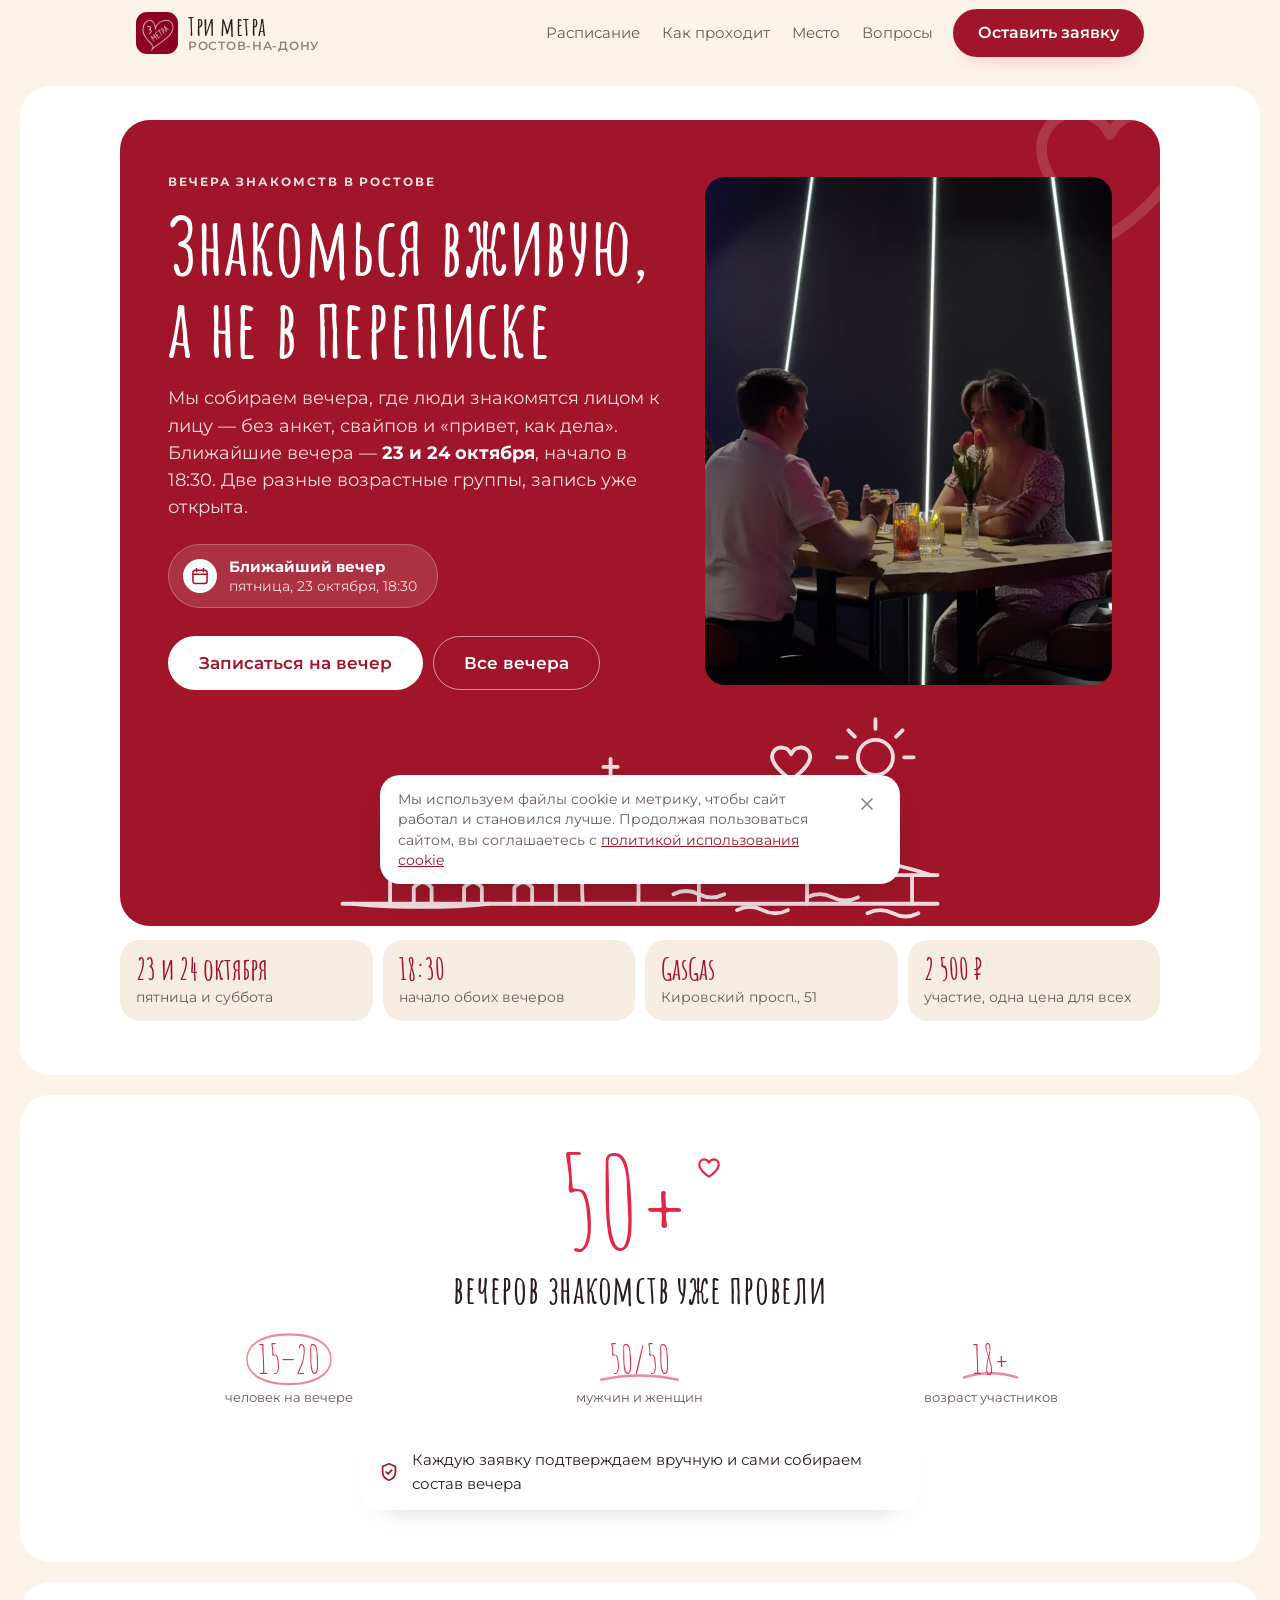
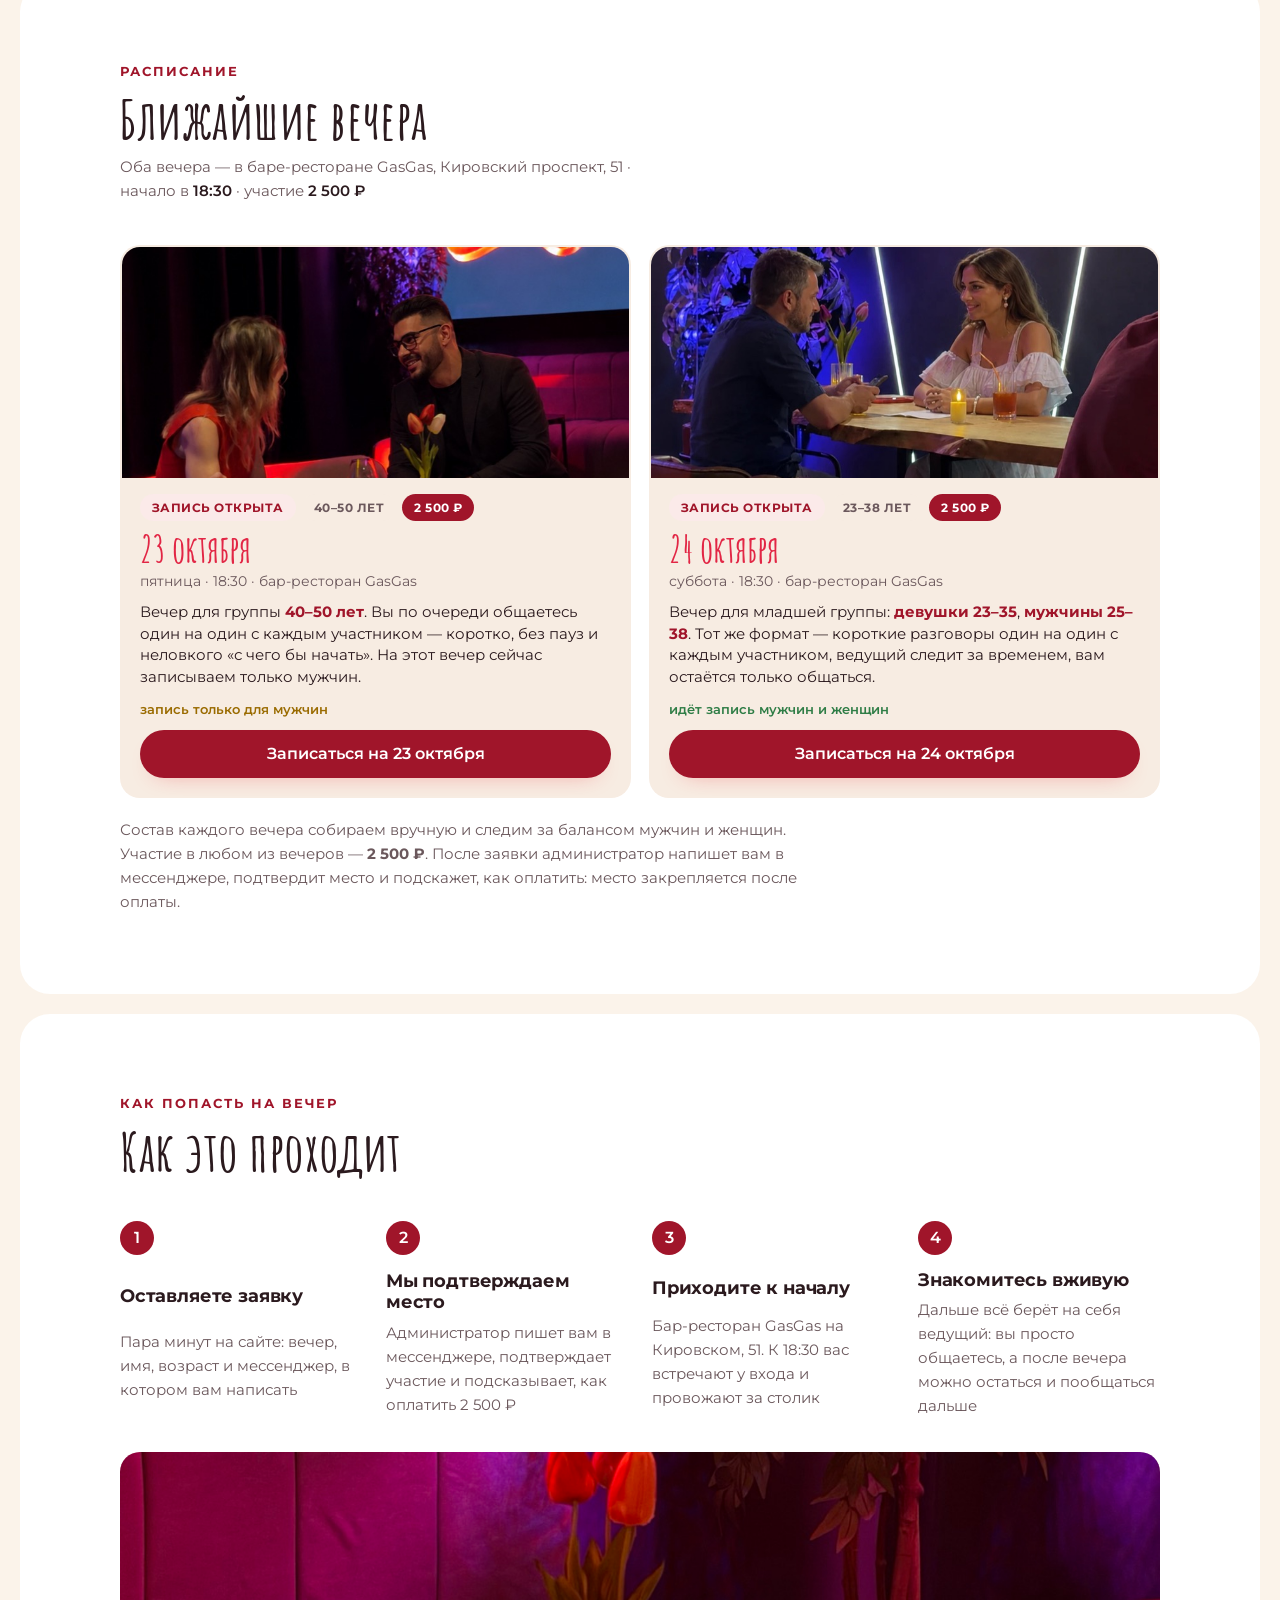
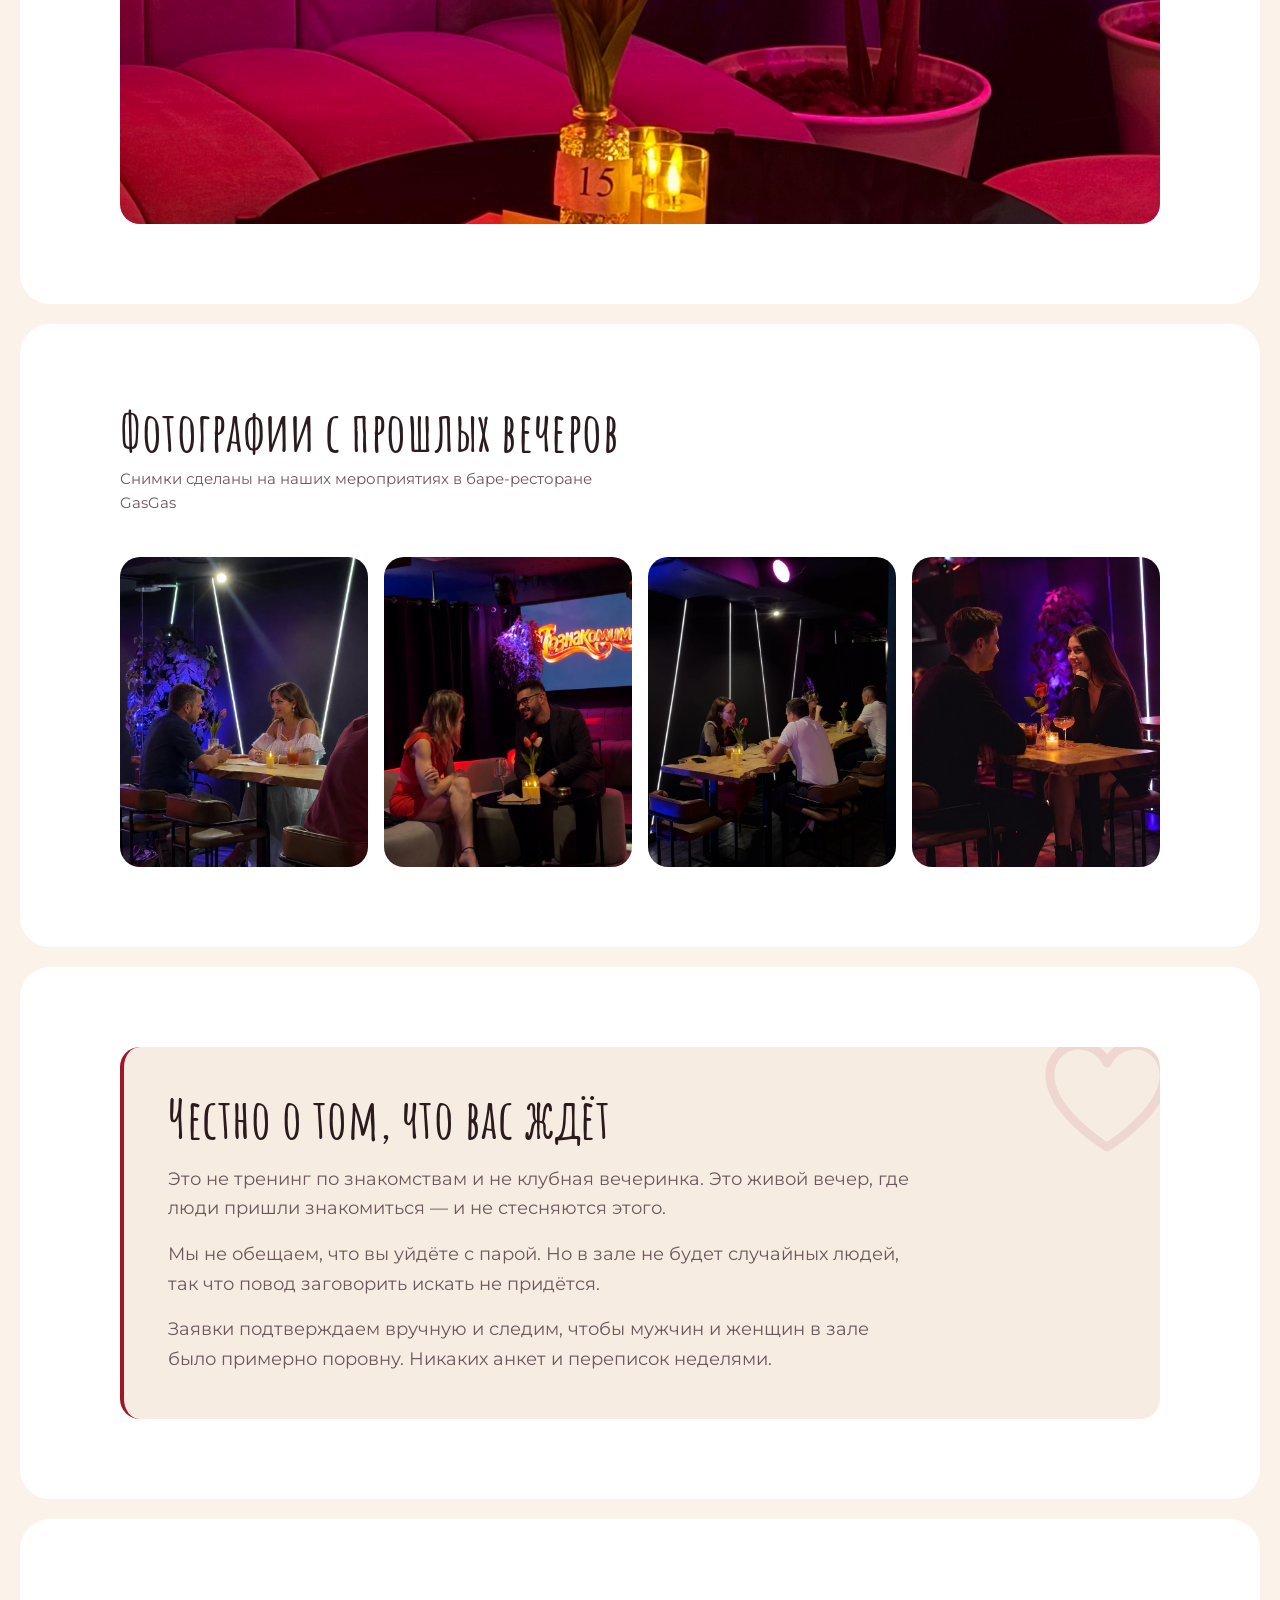
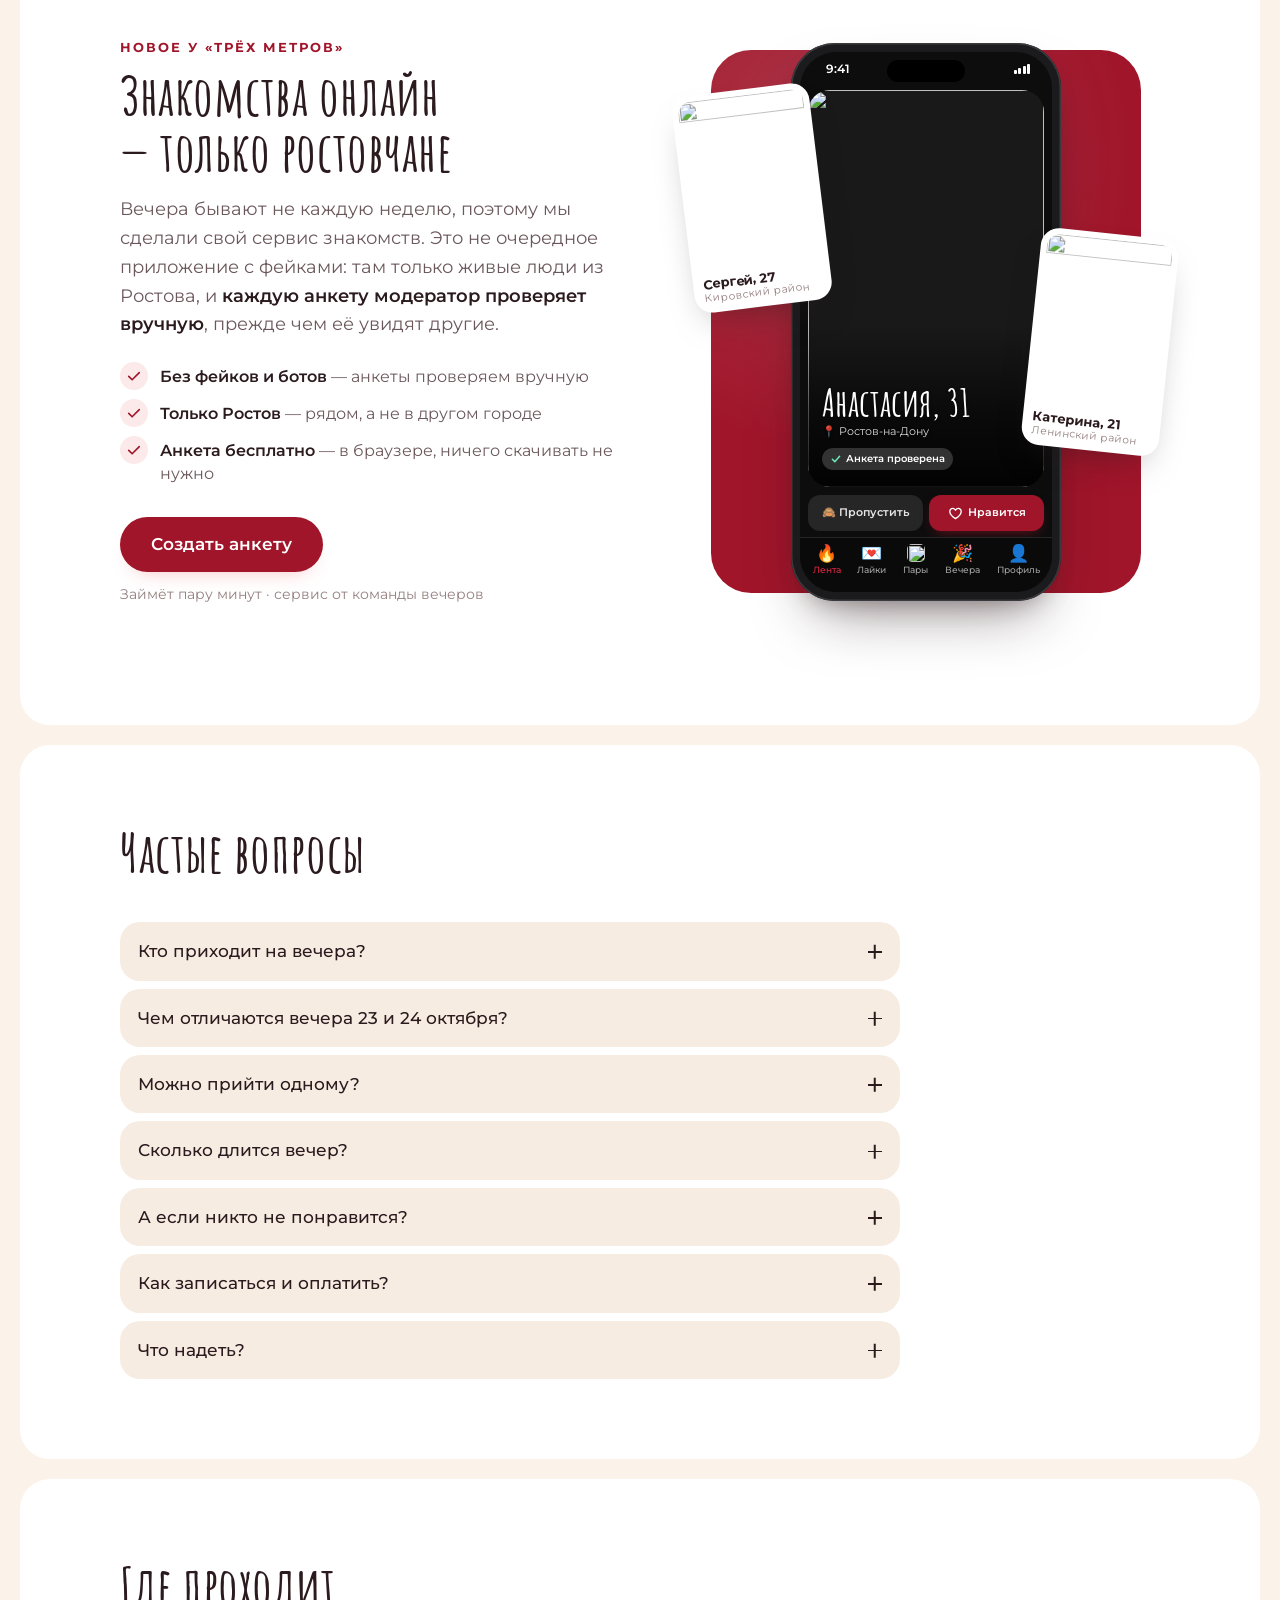
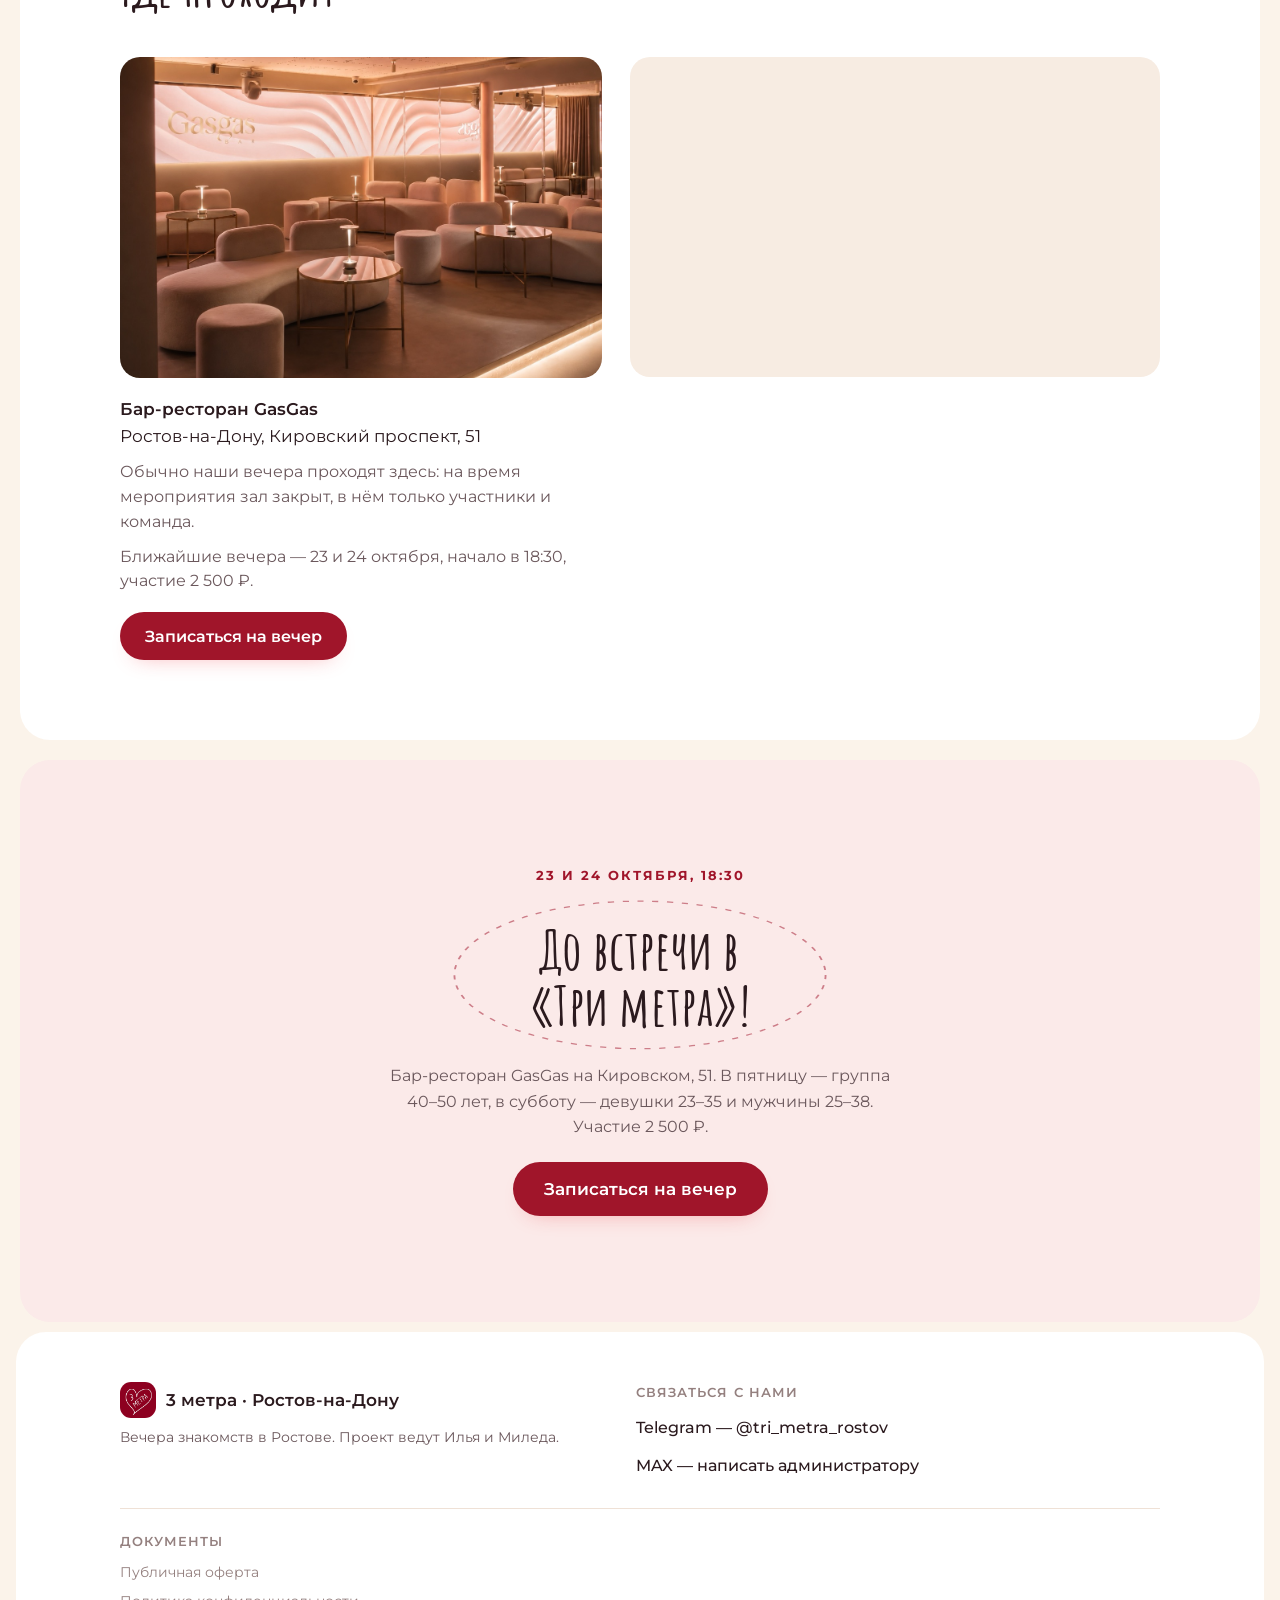
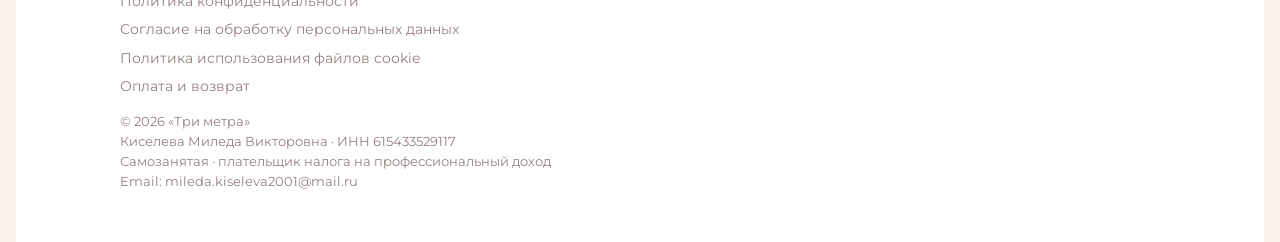
==== commit b5c1b33d: "Revert "Называть участниц офлайн-вечеров девушками" This reverts commit 81e8d37f8fa892abf89998205737" ====
--- a/index.html
+++ b/index.html
@@ -115,7 +115,7 @@
 
           <figure class="hero__photo hero__aside">
             <img src="media/gallery-guests.jpg" width="736" height="1600" fetchpriority="high" decoding="async"
-                 alt="Мужчина и девушка разговаривают за столиком с тюльпанами на вечере знакомств">
+                 alt="Мужчина и женщина разговаривают за столиком с тюльпанами на вечере знакомств">
           </figure>
         </div>
 
@@ -179,7 +179,7 @@
           <span class="stats__num">50/50
             <svg class="stats__mark" viewBox="0 0 120 54" fill="none" preserveAspectRatio="none" aria-hidden="true"><path d="M8 46Q60 38 112 46" stroke="currentColor" stroke-width="2.4" stroke-linecap="round"/></svg>
           </span>
-          <span class="stats__label">мужчин и девушек</span>
+          <span class="stats__label">мужчин и женщин</span>
         </li>
         <li>
           <span class="stats__num">18+
@@ -225,7 +225,7 @@
         <article class="event">
           <figure class="event__photo event__photo--date">
             <img src="media/gallery-date-white.jpg" width="800" height="1427" loading="lazy" decoding="async"
-                 alt="Мужчина и девушка знакомятся за столиком на вечере">
+                 alt="Мужчина и женщина знакомятся за столиком на вечере">
           </figure>
           <div class="event__body">
             <p class="event__tag"><span class="badge badge--classic">запись открыта</span><span class="badge badge--soft">23–38 лет</span><span class="badge badge--price">2 500 ₽</span></p>
@@ -233,7 +233,7 @@
             <p class="event__about">Вечер для младшей группы: <b>девушки 23–35</b>, <b>мужчины 25–38</b>.
               Тот же формат — короткие разговоры один на один с каждым участником, ведущий следит
               за временем, вам остаётся только общаться.</p>
-            <p class="event__status"><span class="event__status-line event__status-line--open">идёт запись мужчин и девушек</span></p>
+            <p class="event__status"><span class="event__status-line event__status-line--open">идёт запись мужчин и женщин</span></p>
             <button class="btn btn--primary event__btn" type="button" data-open-booking data-event="oct24" aria-label="Записаться на вечер 24 октября">Записаться на 24 октября</button>
           </div>
         </article>
@@ -241,7 +241,7 @@
       </div>
 
       <p class="dates__note">
-        Состав каждого вечера собираем вручную и следим за балансом мужчин и девушек.
+        Состав каждого вечера собираем вручную и следим за балансом мужчин и женщин.
         Участие в любом из вечеров — <b>2 500 ₽</b>. После заявки администратор напишет вам
         в мессенджере, подтвердит место и подскажет, как оплатить: место закрепляется
         после оплаты.
@@ -294,7 +294,7 @@
       <div class="photos__grid">
         <figure class="photo">
           <img src="media/gallery-date-white.jpg" width="800" height="1427" loading="lazy" decoding="async"
-               alt="Мужчина и девушка разговаривают за столиком с тюльпанами на вечере знакомств">
+               alt="Мужчина и женщина разговаривают за столиком с тюльпанами на вечере знакомств">
         </figure>
         <figure class="photo">
           <img src="media/gallery-evening.jpg" width="738" height="1600" loading="lazy" decoding="async"
@@ -322,7 +322,7 @@
            где люди пришли знакомиться — и не стесняются этого.</p>
         <p>Мы не обещаем, что вы уйдёте с парой. Но в зале не будет случайных людей,
            так что повод заговорить искать не придётся.</p>
-        <p>Заявки подтверждаем вручную и следим, чтобы мужчин и девушек в зале было
+        <p>Заявки подтверждаем вручную и следим, чтобы мужчин и женщин в зале было
            примерно поровну. Никаких анкет и переписок неделями.</p>
       </div>
     </div>
@@ -435,7 +435,7 @@
       <div class="faq__list">
         <details>
           <summary>Кто приходит на вечера?<span class="faq__icon" aria-hidden="true"></span></summary>
-          <p>Взрослые люди, которые пришли знакомиться вживую, а не переписываться. Группы собираем по возрасту: 23 октября — вечер для 40–50 лет, 24 октября — для девушек 23–35 и мужчин 25–38. Каждую заявку подтверждаем вручную и следим, чтобы мужчин и девушек было поровну.</p>
+          <p>Взрослые люди, которые пришли знакомиться вживую, а не переписываться. Группы собираем по возрасту: 23 октября — вечер для 40–50 лет, 24 октября — для девушек 23–35 и мужчин 25–38. Каждую заявку подтверждаем вручную и следим, чтобы мужчин и женщин было поровну.</p>
         </details>
         <details>
           <summary>Чем отличаются вечера 23 и 24 октября?<span class="faq__icon" aria-hidden="true"></span></summary>
@@ -600,7 +600,7 @@
         <legend>Кто записывается</legend>
         <div class="booking__methods" role="radiogroup">
           <label class="method-option"><input type="radio" name="gender" value="m" checked><span>Мужчина</span></label>
-          <label class="method-option"><input type="radio" name="gender" value="f"><span>Девушка</span></label>
+          <label class="method-option"><input type="radio" name="gender" value="f"><span>Женщина</span></label>
         </div>
       </fieldset>
 
